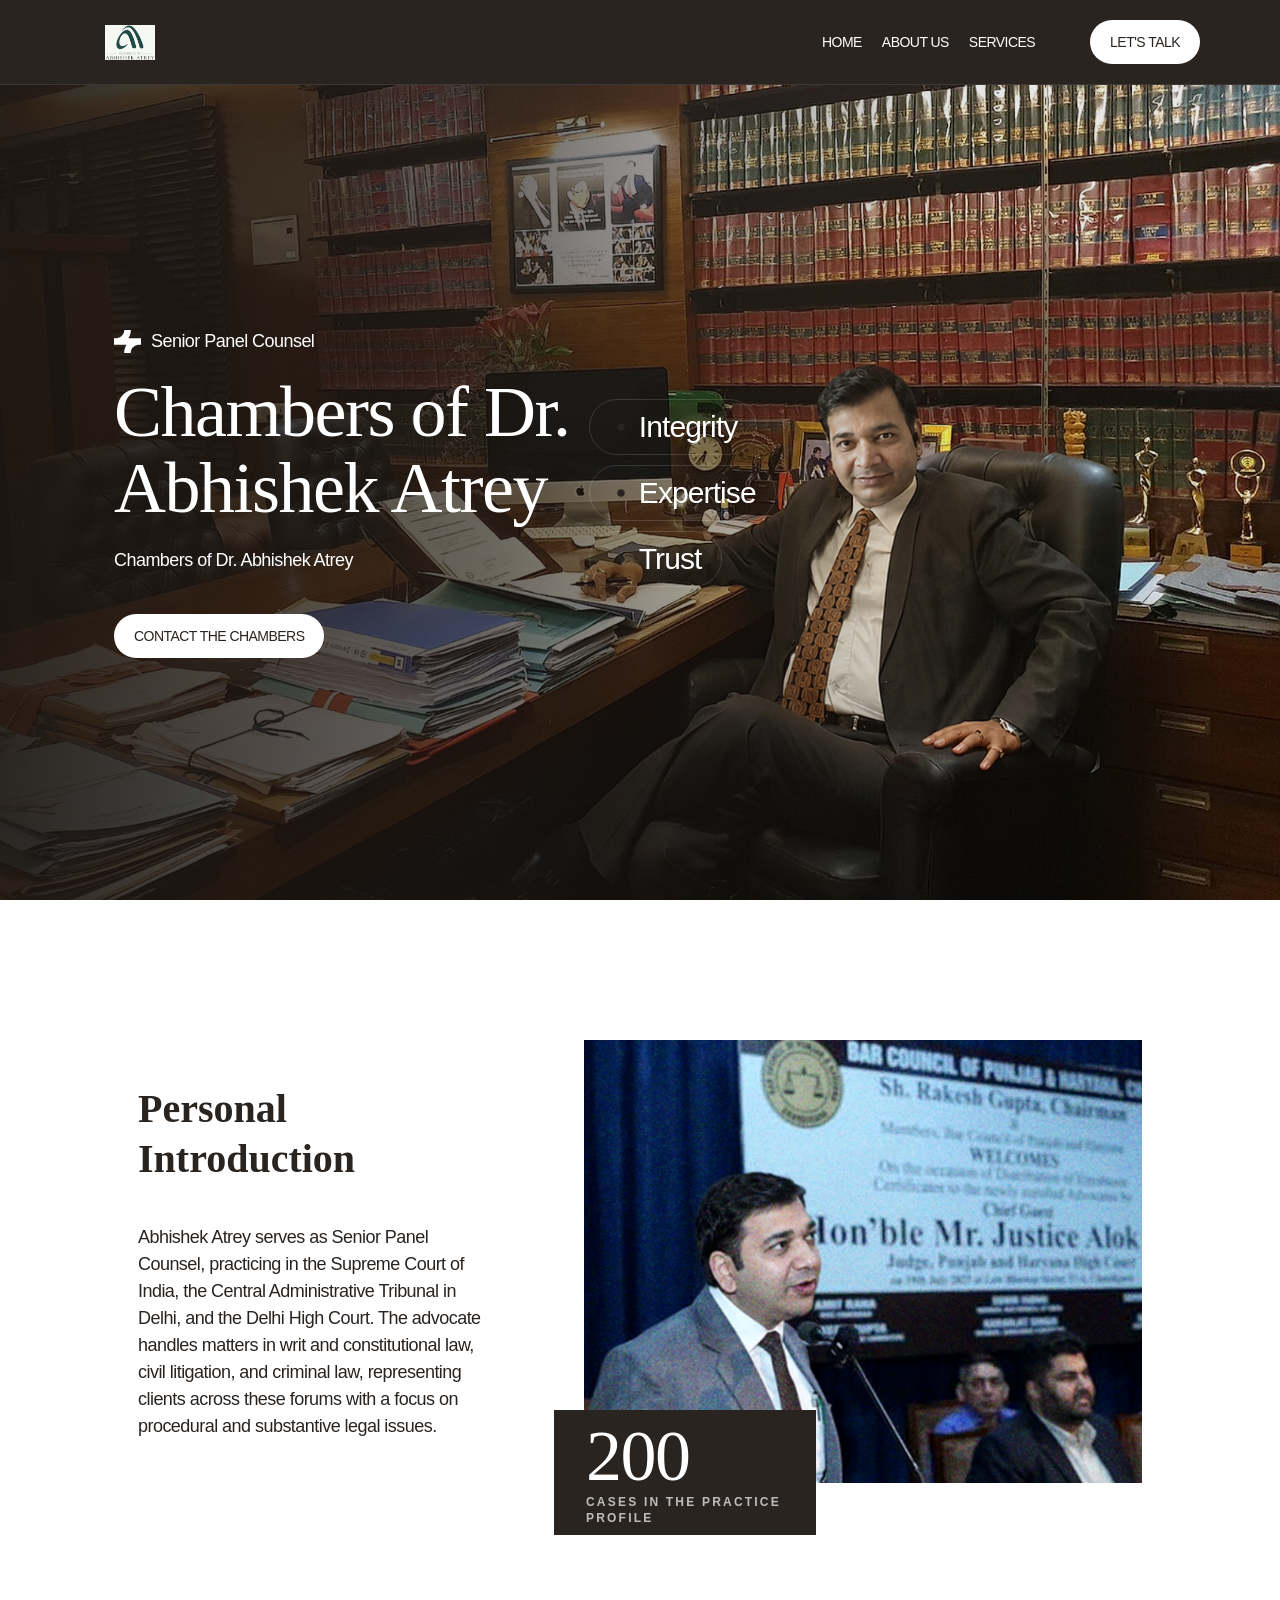
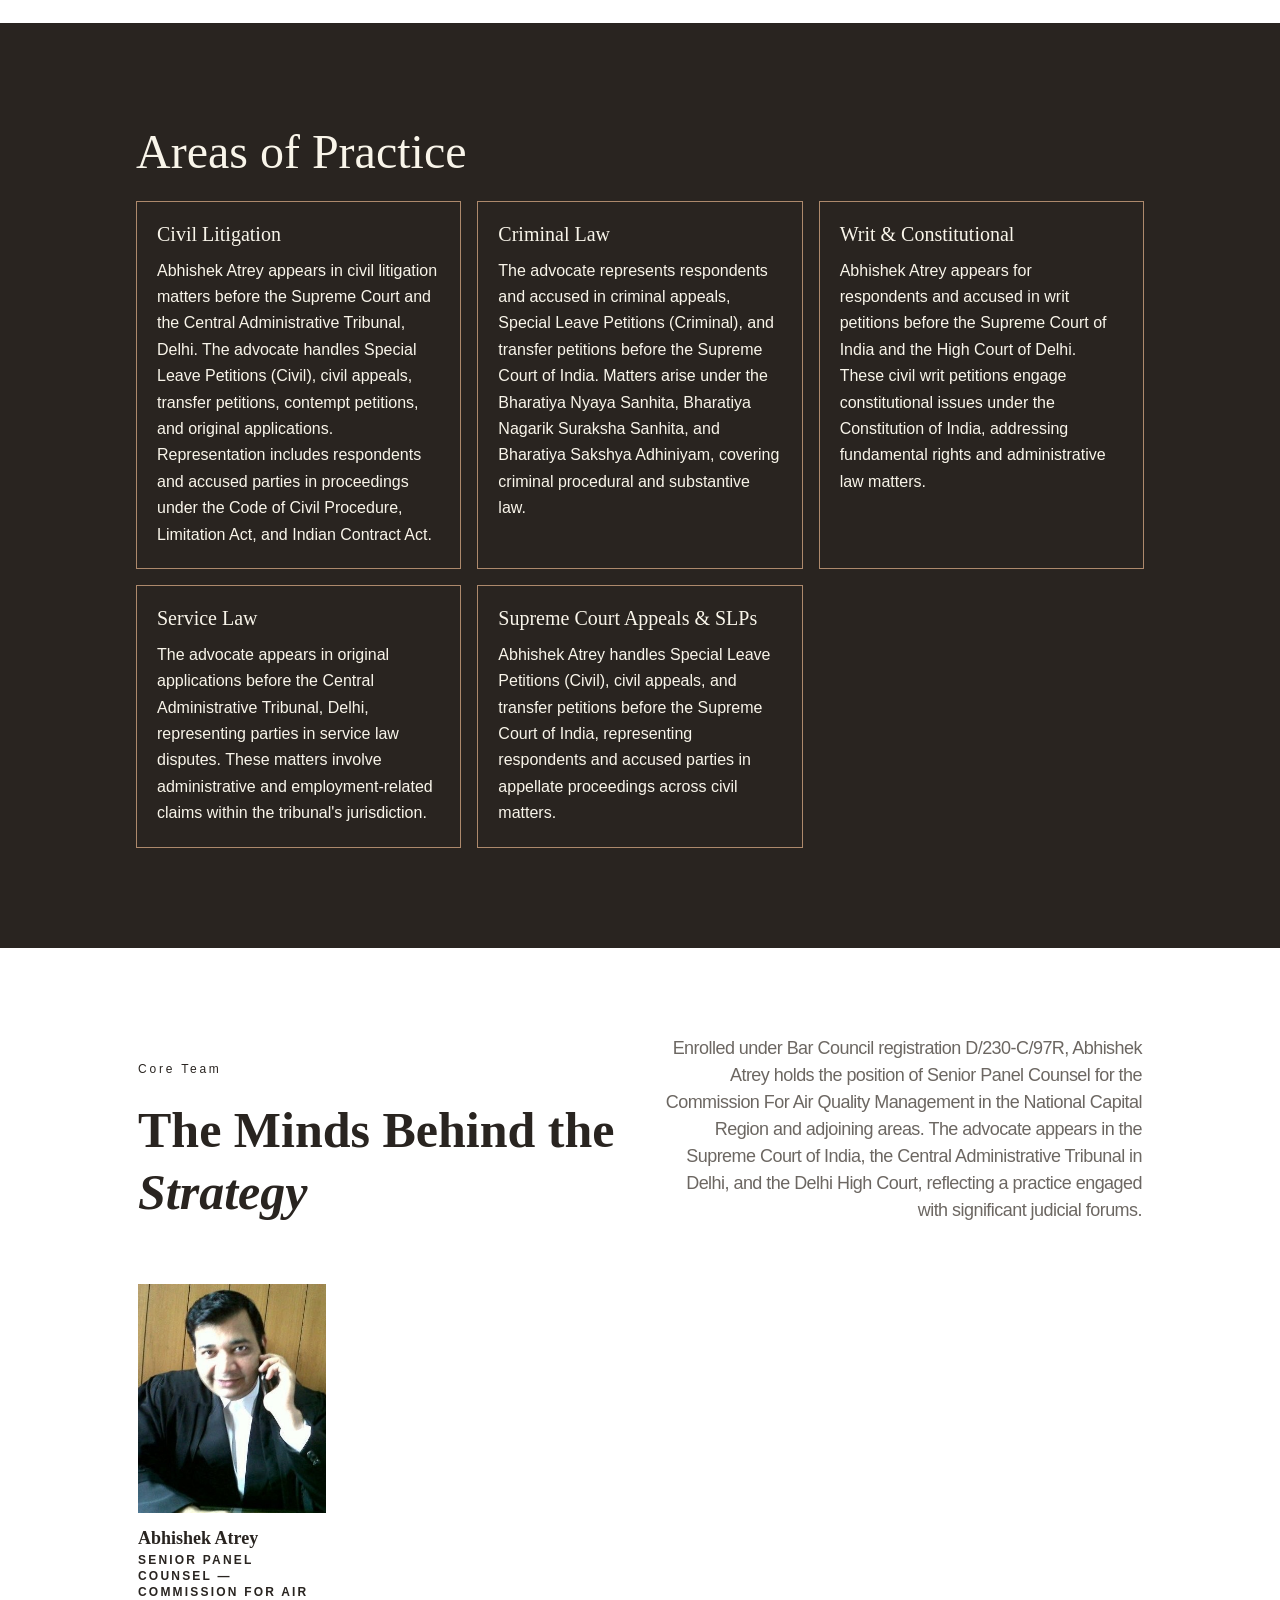
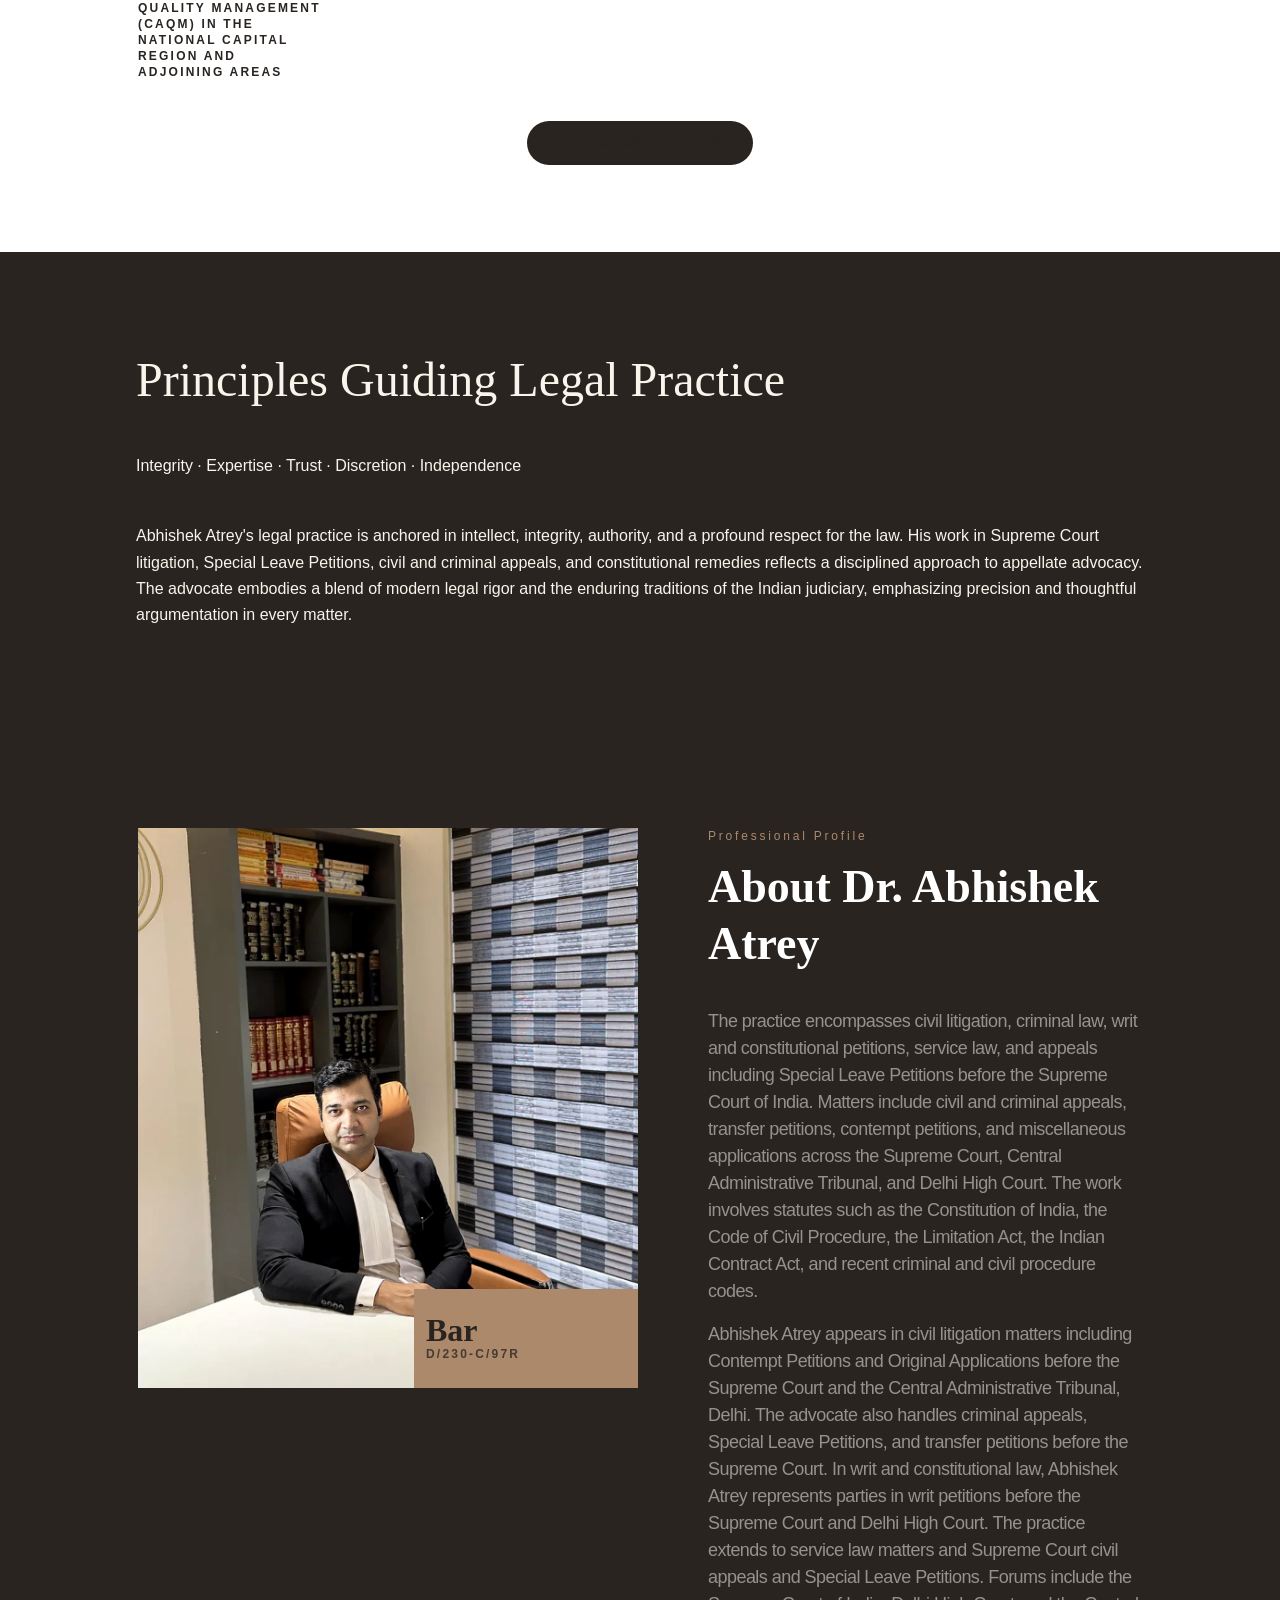
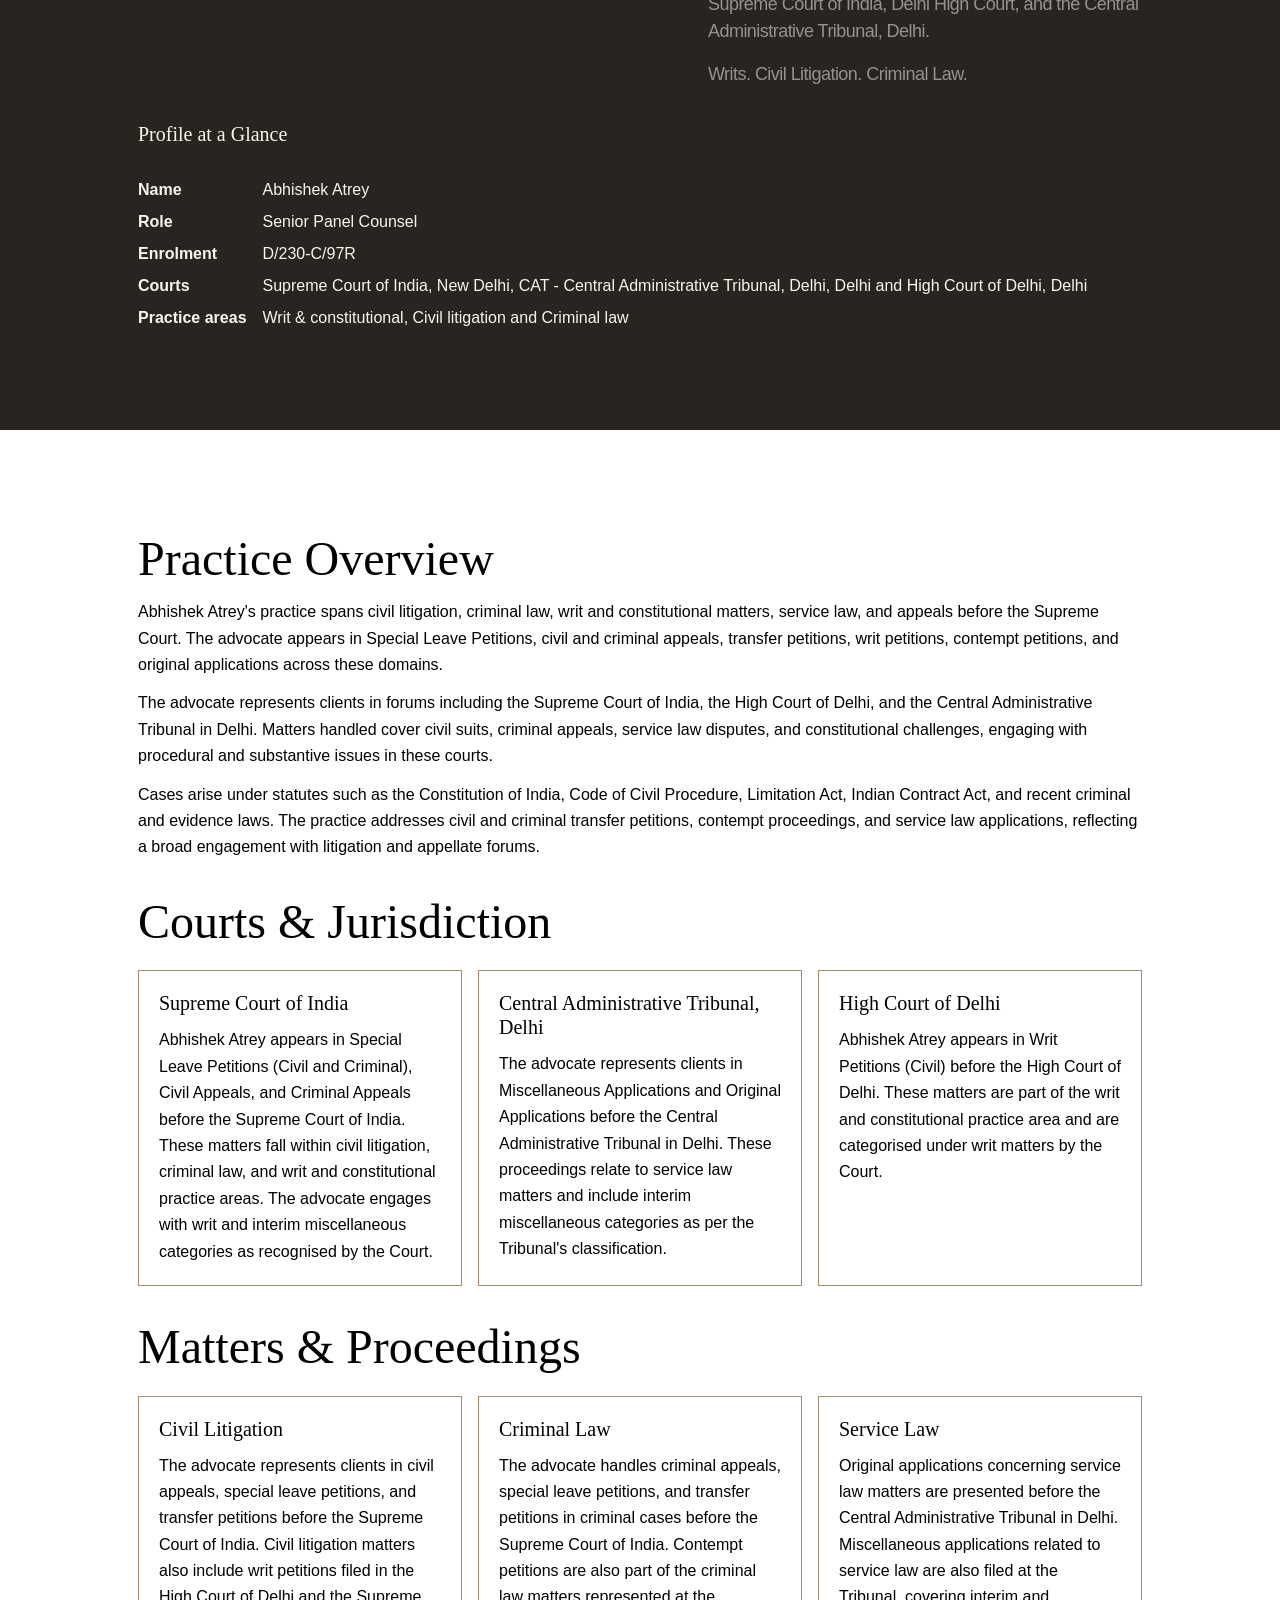
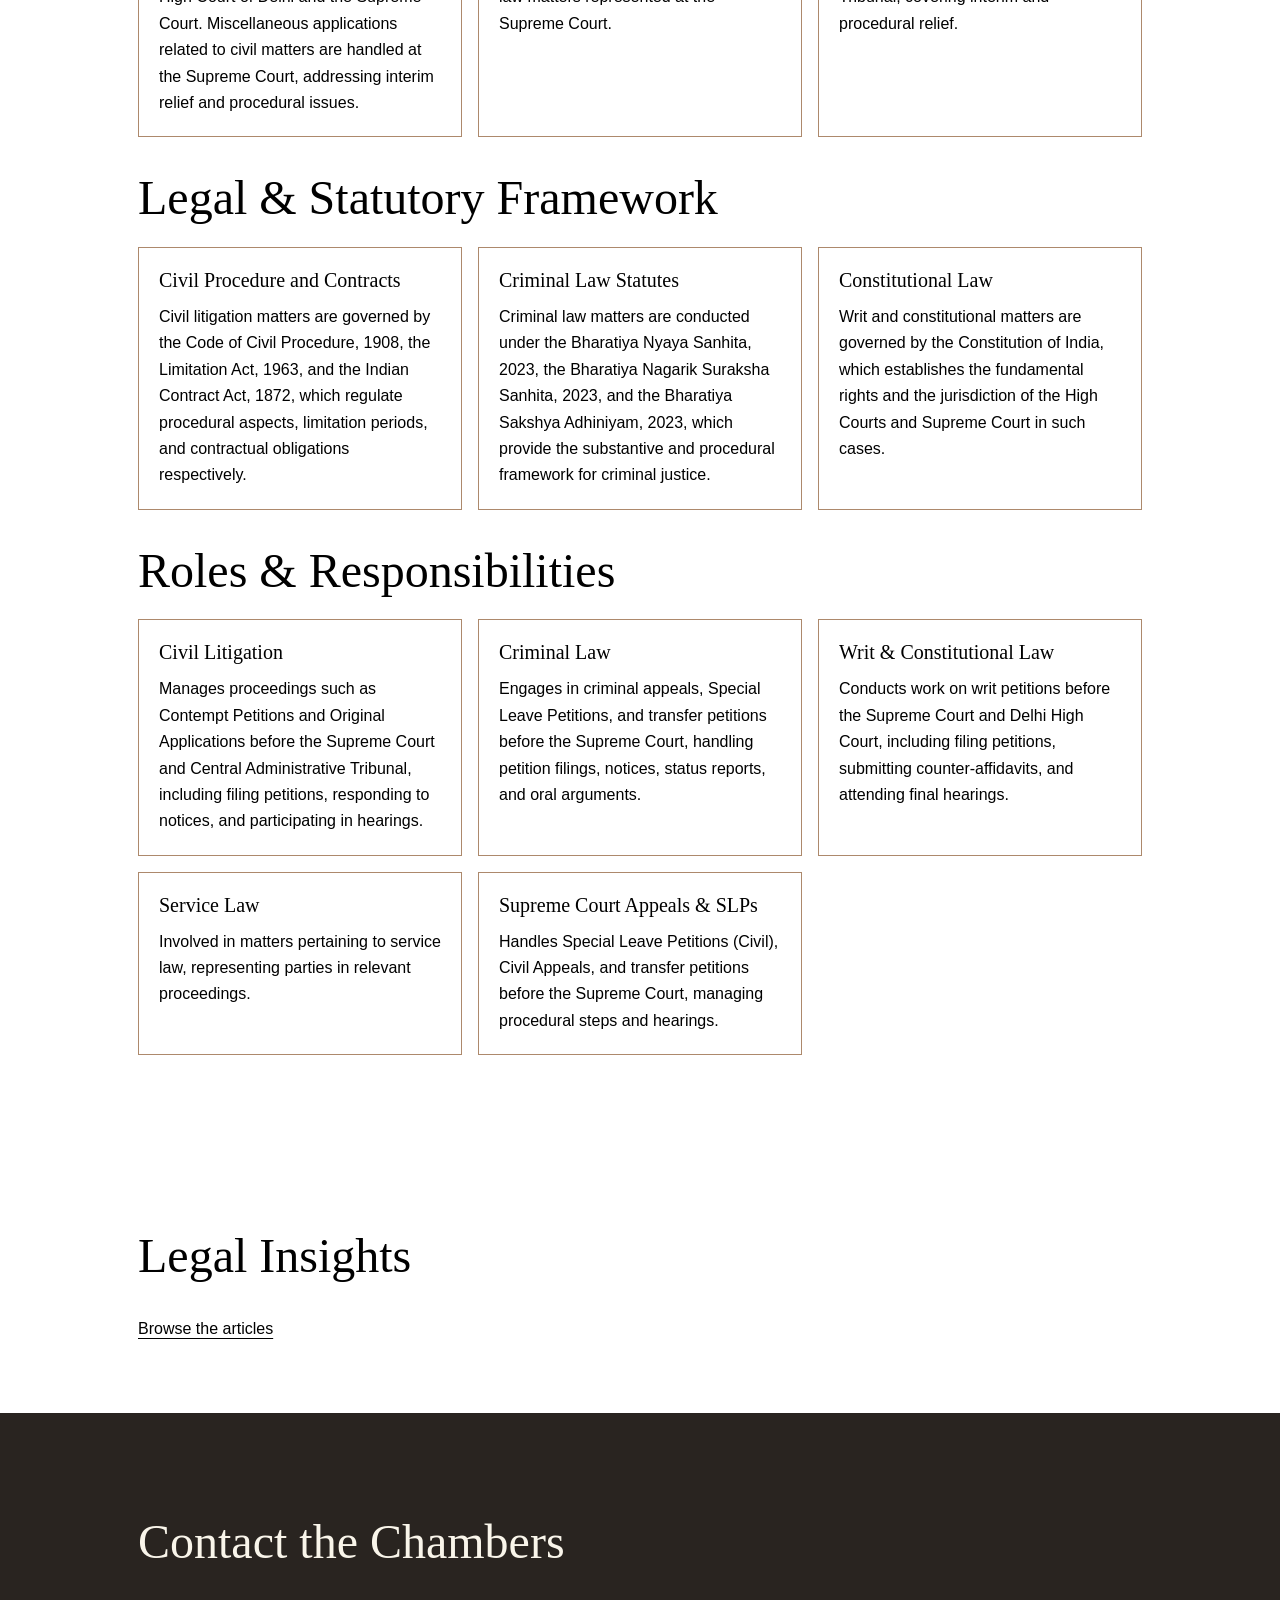
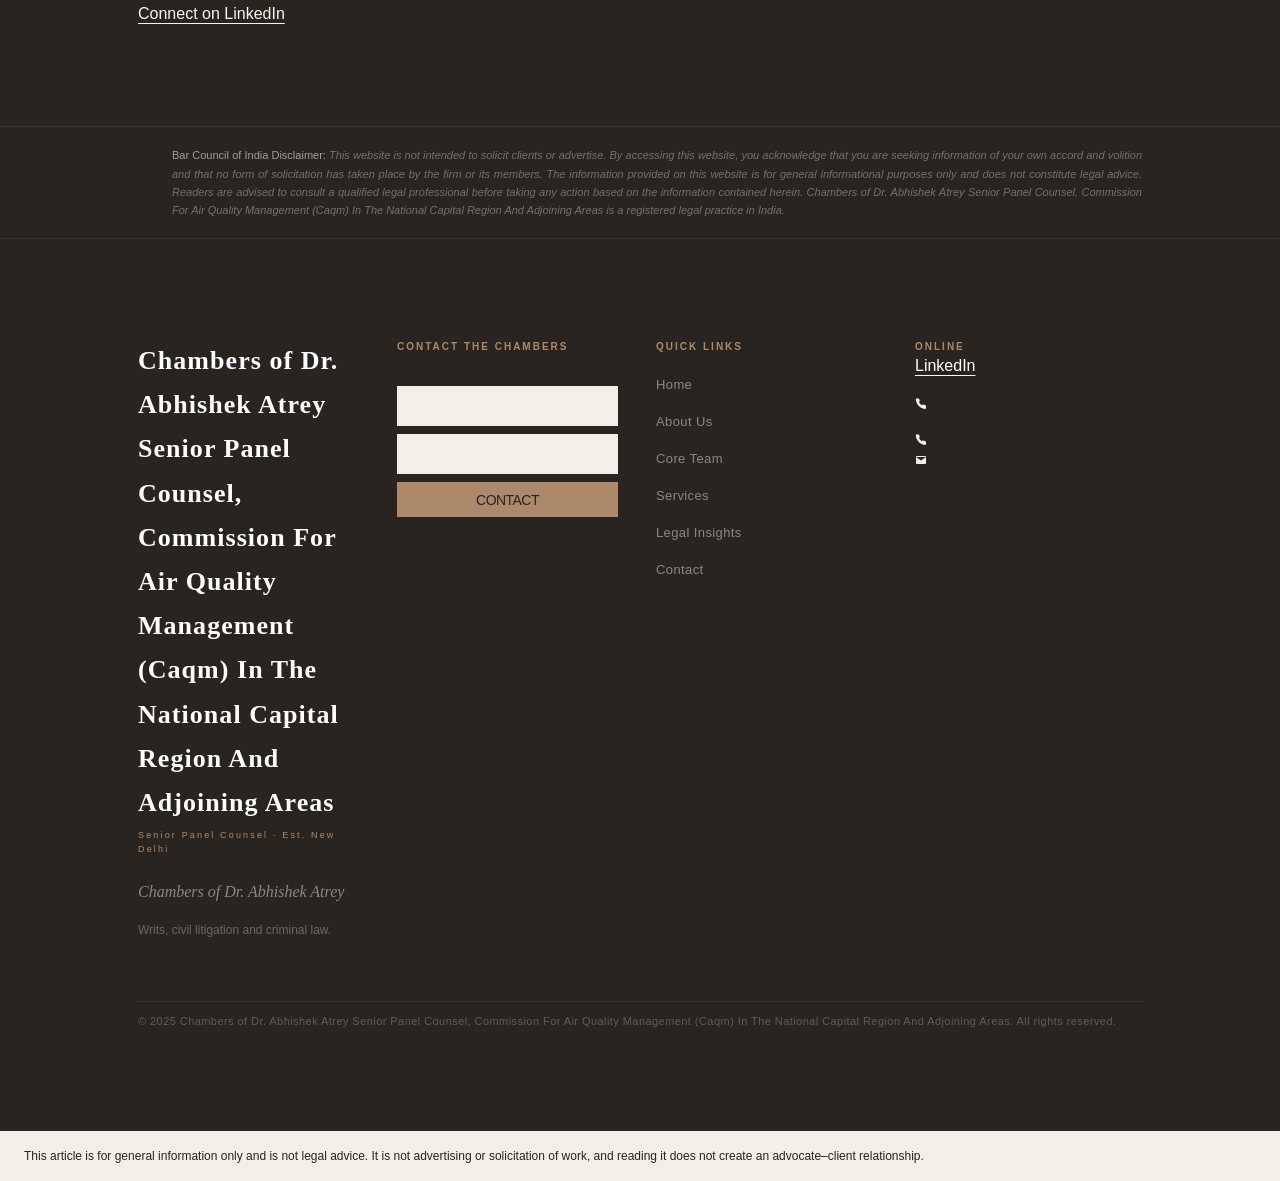
==== index.html @ b8414566 "Add Atrey chambers website" ====
<!DOCTYPE html><html lang="en" class="jost_3e36cb27-module__GOVEQa__variable cormorant_garamond_97c65d7c-module__KWVokq__variable h-full"><head><meta charset="utf-8">
<meta http-equiv="Content-Security-Policy" content="default-src &#39;self&#39; data: blob:; script-src &#39;self&#39; &#39;unsafe-inline&#39; &#39;unsafe-eval&#39;; style-src &#39;self&#39; &#39;unsafe-inline&#39;; img-src &#39;self&#39; data: blob:; font-src &#39;self&#39; data:; media-src &#39;self&#39; data: blob:; connect-src &#39;self&#39;; frame-src &#39;self&#39;; worker-src &#39;self&#39; blob:; form-action &#39;self&#39;">


<meta name="viewport" content="width=device-width, initial-scale=1"><link rel="stylesheet" href="./assets/site/_next/static/chunks/3c9st355b9h98.__q189041d8.css" data-precedence="next"><link rel="preload" as="script" fetchpriority="low" href="./assets/site/_next/static/chunks/0iq1i69206cyl.__q189041d8.js"><title>Chambers of Dr. Abhishek Atrey Senior Panel Counsel, Commission For Air Quality Management (Caqm) In The National Capital Region And Adjoining Areas</title><meta name="description" content="Rooted in Law, Refined Through Advocacy"><link rel="icon" href="./assets/atrey/chambers-icon.png"><link rel="preload" href="./assets/site/_next/static/chunks/33ex3e_4hazko.__q189041d8.css" as="style"><link rel="stylesheet" href="./brand/brand.css">
<style data-sclf-ua-colours>:where(button,input,select,textarea){color:var(--sar-color-auto-000000, #292420)}:where(input,select,textarea){background-color:var(--sar-color-auto-ffffff, #f3eee7)}</style><style data-sclf-logo-fit>img[data-sclf-logo]{object-fit:contain!important;max-height:100%!important}</style><link rel="stylesheet" href="./brand/profile.css">
</head><body class="min-h-full flex flex-col bg-white"><div hidden=""></div><main class="flex min-h-full flex-1 flex-col items-center overflow-x-hidden"><section id="hero" class="flex w-full flex-col items-center bg-[#6d2c34] h-[100vh] mx-auto" data-sar-section="home/s01-hero" data-sar-type="hero"><header class="flex w-full items-center justify-center bg-[#6d2c34] py-4 md:py-5 z-50 relative border-b border-gray-200/10"><div class="flex w-full max-w-[1570px] items-center justify-between px-5 sm:px-8 md:px-12 lg:px-20"><button type="button" class="inline-flex cursor-pointer items-center gap-2.5 transition-opacity duration-200 hover:opacity-80" aria-label="Go to home"><img alt="Chambers of Abhishek Atrey" width="100" height="35" decoding="async" data-nimg="1" class="h-[35px] w-[100px] object-contain transition-opacity duration-200 hover:opacity-80" style="color:transparent" src="./assets/atrey/chambers-logo.png" data-sclf-logo=""></button><div class="hidden md:flex flex-1 items-center justify-end gap-8 lg:gap-[55px]"><nav class="flex items-center gap-4 lg:gap-5"><a class="relative font-jost text-sm font-normal uppercase tracking-[-0.54px] text-[#f9f5ea] after:absolute after:bottom-0 after:left-0 after:h-[1px] after:w-full after:origin-left after:scale-x-0 after:bg-[#f9f5ea] after:transition-transform after:duration-300 hover:after:scale-x-100" href="#hero">Home</a><a class="relative font-jost text-sm font-normal uppercase tracking-[-0.54px] text-[#f9f5ea] after:absolute after:bottom-0 after:left-0 after:h-[1px] after:w-full after:origin-left after:scale-x-0 after:bg-[#f9f5ea] after:transition-transform after:duration-300 hover:after:scale-x-100" href="#about-us">About Us</a><a class="relative font-jost text-sm font-normal uppercase tracking-[-0.54px] text-[#f9f5ea] after:absolute after:bottom-0 after:left-0 after:h-[1px] after:w-full after:origin-left after:scale-x-0 after:bg-[#f9f5ea] after:transition-transform after:duration-300 hover:after:scale-x-100" href="#services">Services</a></nav><button type="button" style="width:fit-content" class="cursor-pointer rounded-full px-5 py-3 font-jost text-sm font-normal uppercase tracking-[-0.54px] transition-all duration-200 active:scale-[0.97] bg-[#f9f5ea] text-[#0b0b0b] shadow-[0px_1px_2px_0px_rgba(16,24,40,0.05)] hover:bg-white hover:shadow-md ">Let&#39;s talk</button></div><button type="button" class="md:hidden flex flex-col gap-1.5 p-2" aria-label="Toggle menu"><span class="block h-0.5 w-6 bg-[#f9f5ea] transition-transform duration-300 "></span><span class="block h-0.5 w-6 bg-[#f9f5ea] transition-opacity duration-300 "></span><span class="block h-0.5 w-6 bg-[#f9f5ea] transition-transform duration-300 "></span></button></div></header><div class="relative flex w-full justify-center overflow-hidden bg-[#6d2c34] h-[480px] sm:h-[560px] md:h-[640px] lg:h-[750px] xl:h-[904px]"><div class="atrey-hero-photo"><img src="./assets/atrey/chambers.png" alt="Dr. Abhishek Atrey in his chambers" fetchpriority="high" width="1920" height="1080"></div><div class="relative z-10 flex h-full w-full max-w-[1570px] justify-center md:justify-start items-center px-5 sm:px-8 md:px-12 lg:px-20"><div class="flex max-w-[490px] flex-col gap-6 md:gap-10 lg:pl-[34px]"><div class="flex flex-col gap-3 md:gap-5"><div style="opacity: 1; translate: none; rotate: none; scale: none; transform: translate(0px, 0px);" class="flex items-center gap-2.5"><img alt="" loading="lazy" width="27" height="23" decoding="async" data-nimg="1" class="shrink-0 w-5 h-4 md:w-[27px] md:h-[23px]" style="color:transparent" src="./assets/site/images/plus-icon.__q189041d8.svg"><p class="font-jost text-sm md:text-lg font-light tracking-[-0.54px] text-[#f9f5ea]">Senior Panel Counsel</p></div><h1 style="opacity: 1; translate: none; rotate: none; scale: none; transform: translate(0px, 0px);" class="font-cormorant text-[42px] sm:text-[56px] md:text-[64px] lg:text-[72px] font-light leading-[1.05] tracking-[-1.5px] text-[#f9f5ea]">Chambers of Dr. Abhishek Atrey</h1><p style="opacity: 1; translate: none; rotate: none; scale: none; transform: translate(0px, 0px);" class="max-w-[360px] font-jost text-sm md:text-lg font-light leading-[27px] tracking-[-0.54px] text-[#f9f5ea]">Chambers of Dr. Abhishek Atrey</p></div><div style="opacity: 1; translate: none; rotate: none; scale: none; transform: translate(0px, 0px);"><button type="button" style="width:fit-content" class="cursor-pointer rounded-full px-5 py-3 font-jost text-sm font-normal uppercase tracking-[-0.54px] transition-all duration-200 active:scale-[0.97] bg-[#f9f5ea] text-[#0b0b0b] shadow-[0px_1px_2px_0px_rgba(16,24,40,0.05)] hover:bg-white hover:shadow-md ">Contact the Chambers</button></div></div><div class="absolute left-[46%] top-1/2 hidden -translate-y-1/2 flex-col gap-2.5 lg:flex"><div class="value-pill relative flex w-fit items-center gap-1.5 rounded-[50px] px-5 py-2.5 overflow-visible" style="opacity: 1; translate: none; rotate: none; scale: none; transform: translate(0px, 0px);"><img alt="" loading="lazy" width="24" height="24" decoding="async" data-nimg="1" class="size-6 shrink-0 relative z-10" style="color:transparent" src="./assets/site/images/dot-icon.__q189041d8.svg"><span class="font-jost text-[30px] font-light leading-9 tracking-[-0.9px] text-[#f9f5ea] relative z-10">Integrity</span><div class="absolute inset-0 rounded-[50px] border border-[rgba(249,245,234,0.14)] z-0"></div></div><div class="value-pill relative flex w-fit items-center gap-1.5 rounded-[50px] px-5 py-2.5 overflow-visible" style="opacity: 1; translate: none; rotate: none; scale: none; transform: translate(0px, 0px);"><img alt="" loading="lazy" width="24" height="24" decoding="async" data-nimg="1" class="size-6 shrink-0 relative z-10" style="color:transparent" src="./assets/site/images/dot-icon.__q189041d8.svg"><span class="font-jost text-[30px] font-light leading-9 tracking-[-0.9px] text-[#f9f5ea] relative z-10">Expertise</span><div class="absolute inset-0 rounded-[50px] border border-[rgba(249,245,234,0.14)] z-0"></div></div><div class="value-pill relative flex w-fit items-center gap-1.5 rounded-[50px] px-5 py-2.5 overflow-visible" style="opacity: 1; translate: none; rotate: none; scale: none; transform: translate(0px, 0px);"><img alt="" loading="lazy" width="24" height="24" decoding="async" data-nimg="1" class="size-6 shrink-0 relative z-10" style="color:transparent" src="./assets/site/images/dot-icon.__q189041d8.svg"><span class="font-jost text-[30px] font-light leading-9 tracking-[-0.9px] text-[#f9f5ea] relative z-10">Trust</span><div class="absolute inset-0 rounded-[50px] border border-[rgba(249,245,234,0.14)] z-0"></div></div></div></div></div></section>
<section class="flex w-full flex-col items-center justify-center bg-[#f8f3eb] px-5 sm:px-8 md:px-16 lg:px-[138px] py-16 md:py-[140px] mx-auto overflow-hidden" data-sar-section="home/s02-content" data-sar-type="content"><div class="flex w-full flex-col md:flex-row items-center justify-center gap-10 md:gap-[97px]"><div class="flex flex-1 flex-col gap-8 md:gap-10"><h2 data-reveal="true" class="font-cormorant text-[32px] md:text-[40px] font-bold leading-tight text-[#b18d59]" style="translate: none; rotate: none; scale: none; transform: translate(0px, 0px); opacity: 1;">Personal Introduction</h2><p data-reveal="true" class="font-jost text-base md:text-lg font-light leading-[27px] tracking-[-0.54px] text-[#353a3c]" style="translate: none; rotate: none; scale: none; transform: translate(0px, 0px); opacity: 1;">Abhishek Atrey serves as Senior Panel Counsel, practicing in the Supreme Court of India, the Central Administrative Tribunal in Delhi, and the Delhi High Court. The advocate handles matters in writ and constitutional law, civil litigation, and criminal law, representing clients across these forums with a focus on procedural and substantive legal issues.</p></div><div class="relative flex w-full md:w-[558px] shrink-0 flex-col items-center md:items-end gap-3 md:gap-1.5 mt-8 md:mt-0"><div data-reveal="true" class="relative h-[280px] sm:h-[360px] md:h-[443px] w-[90%] sm:w-full overflow-hidden group cursor-default" style="translate: none; rotate: none; scale: none; transform: translate(0px, 0px); opacity: 1;"><img alt="Dr. Abhishek Atrey speaking at an event" loading="lazy" decoding="async" data-nimg="fill" class="object-cover transition-transform duration-700 group-hover:scale-105" style="position:absolute;height:100%;width:100%;left:0;top:0;right:0;bottom:0;color:transparent;object-position:35% center" src="./assets/atrey/event-speaking.png"></div><div class="float-badge absolute left-[5%] sm:-left-4 md:-left-[30px] top-[180px] sm:top-[260px] md:top-[370px] flex h-[90px] md:h-[125px] w-[180px] md:w-[262px] flex-col justify-center bg-[#6b1f2a] px-4 md:px-8 shadow-lg"><p class="font-cormorant text-[48px] md:text-[72px] font-light leading-[1.05] tracking-[-1.5px] text-white">200</p><p class="font-jost text-[9px] md:text-xs font-semibold uppercase tracking-[2px] sm:tracking-[2.2px] text-white/70">Cases in the practice profile</p></div></div></div></section>
<section id="services" class="flex w-full flex-col items-center justify-center bg-[#1a1a1a] px-5 sm:px-8 md:px-16 lg:px-[136px] py-16 md:py-[100px] mx-auto overflow-hidden" data-sar-section="home/s03-cards" data-sar-type="cards"><div class="profile-content"><div><h2>Areas of Practice</h2><div class="profile-cards"><article><h3>Civil Litigation</h3><p>Abhishek Atrey appears in civil litigation matters before the Supreme Court and the Central Administrative Tribunal, Delhi. The advocate handles Special Leave Petitions (Civil), civil appeals, transfer petitions, contempt petitions, and original applications. Representation includes respondents and accused parties in proceedings under the Code of Civil Procedure, Limitation Act, and Indian Contract Act.</p></article>
<article><h3>Criminal Law</h3><p>The advocate represents respondents and accused in criminal appeals, Special Leave Petitions (Criminal), and transfer petitions before the Supreme Court of India. Matters arise under the Bharatiya Nyaya Sanhita, Bharatiya Nagarik Suraksha Sanhita, and Bharatiya Sakshya Adhiniyam, covering criminal procedural and substantive law.</p></article>
<article><h3>Writ &amp; Constitutional</h3><p>Abhishek Atrey appears for respondents and accused in writ petitions before the Supreme Court of India and the High Court of Delhi. These civil writ petitions engage constitutional issues under the Constitution of India, addressing fundamental rights and administrative law matters.</p></article>
<article><h3>Service Law</h3><p>The advocate appears in original applications before the Central Administrative Tribunal, Delhi, representing parties in service law disputes. These matters involve administrative and employment-related claims within the tribunal&#x27;s jurisdiction.</p></article>
<article><h3>Supreme Court Appeals &amp; SLPs</h3><p>Abhishek Atrey handles Special Leave Petitions (Civil), civil appeals, and transfer petitions before the Supreme Court of India, representing respondents and accused parties in appellate proceedings across civil matters.</p></article></div></div></div></section>
<section id="team" class="flex w-full flex-col items-center justify-center bg-[#f8f3eb] px-5 sm:px-8 md:px-16 lg:px-[138px] py-14 md:py-[87px] mx-auto overflow-hidden" data-sar-section="home/s04-gallery" data-sar-type="gallery"><div class="flex w-full flex-col gap-10 md:gap-[60px]"><div class="flex flex-col md:flex-row items-start md:items-end justify-between gap-6"><div data-reveal="true" class="flex w-full md:w-[553px] flex-col gap-[22px]" style="translate: none; rotate: none; scale: none; transform: translate(0px, 0px); opacity: 1;"><p class="font-jost text-xs tracking-[2.8px] text-[#b8935a]">Core Team</p><h2 class="font-cormorant text-[36px] md:text-[50px] font-semibold leading-tight text-[#1a1a1a]">The Minds Behind the <span class="font-cormorant italic text-[#6b1f2a]">Strategy</span></h2></div><p data-reveal="true" class="w-full md:w-[544px] md:text-right font-jost text-base md:text-lg font-light leading-[27px] tracking-[-0.54px] text-[#666]" style="translate: none; rotate: none; scale: none; transform: translate(0px, 0px); opacity: 1;">Enrolled under Bar Council registration D/230-C/97R, Abhishek Atrey holds the position of Senior Panel Counsel for the Commission For Air Quality Management in the National Capital Region and adjoining areas. The advocate appears in the Supreme Court of India, the Central Administrative Tribunal in Delhi, and the Delhi High Court, reflecting a practice engaged with significant judicial forums.</p></div><div class="flex flex-col items-center gap-8 md:gap-[41px]"><div class="grid grid-cols-2 sm:grid-cols-3 lg:grid-cols-5 w-full gap-6 lg:gap-4"><div data-reveal="true" class="flex flex-col gap-4 group cursor-default" style="translate: none; rotate: none; scale: none; transform: translate(0px, 0px); opacity: 1;"><div class="relative flex h-[180px] sm:h-[200px] md:h-[229px] items-center justify-center bg-white transition-shadow duration-300 group-hover:shadow-lg"><img alt="Dr. Abhishek Atrey" loading="lazy" decoding="async" data-nimg="fill" class="object-cover" style="position:absolute;height:100%;width:100%;left:0;top:0;right:0;bottom:0;color:transparent" src="./assets/atrey/core-team.jpg"></div><div class="flex flex-col gap-1"><p class="font-cormorant text-base md:text-lg font-semibold leading-[19.55px] text-[#1a1a1a]">Abhishek Atrey</p><p class="font-jost text-[10px] md:text-xs font-semibold uppercase tracking-[2.2px] text-[#b8935a]">Senior Panel Counsel — Commission For Air Quality Management (Caqm) In The National Capital Region And Adjoining Areas</p></div></div></div><div><div data-reveal="true" style="translate: none; rotate: none; scale: none; transform: translate(0px, 0px); opacity: 1;"><button type="button" style="width:fit-content" class="cursor-pointer rounded-full px-5 py-3 font-jost text-sm font-normal uppercase tracking-[-0.54px] transition-all duration-200 active:scale-[0.97] bg-[#6b1f2a] text-white hover:bg-[#8a2535] hover:shadow-lg ">About Dr. Abhishek Atrey</button></div></div></div></div></section>
<section class="flex w-full flex-col items-center justify-center bg-[#6b1f2a] px-5 sm:px-8 md:px-16 lg:px-[136px] py-14 md:py-[99px] mx-auto overflow-hidden" data-sar-section="home/s05-content" data-sar-type="content"><div class="profile-content"><h2>Principles Guiding Legal Practice</h2><p>Integrity · Expertise · Trust · Discretion · Independence</p>
<p>Abhishek Atrey&#x27;s legal practice is anchored in intellect, integrity, authority, and a profound respect for the law. His work in Supreme Court litigation, Special Leave Petitions, civil and criminal appeals, and constitutional remedies reflects a disciplined approach to appellate advocacy. The advocate embodies a blend of modern legal rigor and the enduring traditions of the Indian judiciary, emphasizing precision and thoughtful argumentation in every matter.</p></div></section>
<section id="about-us" class="flex w-full flex-col items-center justify-center bg-[#1a1a1a] px-5 sm:px-8 md:px-16 lg:px-[138px] py-16 md:py-[100px] mx-auto overflow-hidden" data-sar-section="home/s06-content" data-sar-type="content"><div class="flex w-full flex-col gap-8 md:gap-[18px]"><div class="flex flex-col md:flex-row items-start gap-8 md:gap-[70px]"><div class="relative w-full md:w-auto md:shrink-0 flex justify-center md:block"><div data-reveal="true" class="relative h-[280px] sm:h-[380px] md:h-[560px] w-[90%] sm:w-full md:w-[500px] overflow-hidden group cursor-default" style="translate: none; rotate: none; scale: none; transform: translate(0px, 0px); opacity: 1;"><img alt="Dr. Abhishek Atrey seated in his office" loading="lazy" decoding="async" data-nimg="fill" class="object-cover transition-transform duration-700 group-hover:scale-105" style="position:absolute;height:100%;width:100%;left:0;top:0;right:0;bottom:0;color:transparent" src="./assets/atrey/office-portrait.png"></div><div class="absolute -bottom-4 md:bottom-0 right-[5%] sm:right-0 flex h-[80px] md:h-[99px] w-[160px] sm:w-[180px] md:w-[224px] flex-col justify-center bg-[#b8935a] px-3 py-4 md:py-5 transition-transform duration-300 hover:-translate-y-1"><p class="font-cormorant text-[22px] sm:text-[26px] md:text-[32px] font-semibold leading-8 text-[#1a1a1a]">Bar</p><p class="font-jost text-[9px] sm:text-[10px] md:text-xs font-semibold uppercase tracking-[2px] sm:tracking-[2.2px] text-[#1a1a1a]/70">D/230-C/97R</p></div></div><div class="flex flex-1 flex-col gap-6 md:gap-[30px] mt-6 md:mt-0"><div class="flex flex-col gap-6 md:gap-[35px]"><div data-reveal="true" class="flex flex-col gap-3.5" style="translate: none; rotate: none; scale: none; transform: translate(0px, 0px); opacity: 1;"><p class="font-jost text-xs tracking-[2.8px] text-[#b8935a]">Professional Profile</p><h2 class="font-cormorant text-[32px] md:text-[46px] font-semibold leading-tight text-white">About Dr. Abhishek Atrey</h2></div><div data-reveal="true" class="space-y-0 font-jost text-base md:text-lg font-light leading-[27px] tracking-[-0.54px] text-white/50" style="translate: none; rotate: none; scale: none; transform: translate(0px, 0px); opacity: 1;"><p>The practice encompasses civil litigation, criminal law, writ and constitutional petitions, service law, and appeals including Special Leave Petitions before the Supreme Court of India. Matters include civil and criminal appeals, transfer petitions, contempt petitions, and miscellaneous applications across the Supreme Court, Central Administrative Tribunal, and Delhi High Court. The work involves statutes such as the Constitution of India, the Code of Civil Procedure, the Limitation Act, the Indian Contract Act, and recent criminal and civil procedure codes.</p><p class="pt-4">Abhishek Atrey appears in civil litigation matters including Contempt Petitions and Original Applications before the Supreme Court and the Central Administrative Tribunal, Delhi. The advocate also handles criminal appeals, Special Leave Petitions, and transfer petitions before the Supreme Court. In writ and constitutional law, Abhishek Atrey represents parties in writ petitions before the Supreme Court and Delhi High Court. The practice extends to service law matters and Supreme Court civil appeals and Special Leave Petitions. Forums include the Supreme Court of India, Delhi High Court, and the Central Administrative Tribunal, Delhi.</p><p class="pt-4">Writs. Civil Litigation. Criminal Law.</p></div></div></div></div><div class="flex flex-col sm:flex-row gap-4 md:gap-2.5 mt-4"></div></div><div class="profile-content"><h3>Profile at a Glance</h3><dl class="profile-facts"><dt>Name</dt><dd>Abhishek Atrey</dd><dt>Role</dt><dd>Senior Panel Counsel</dd><dt>Enrolment</dt><dd>D/230-C/97R</dd><dt>Courts</dt><dd>Supreme Court of India, New Delhi, CAT - Central Administrative Tribunal, Delhi, Delhi and High Court of Delhi, Delhi</dd><dt>Practice areas</dt><dd>Writ &amp; constitutional, Civil litigation and Criminal law</dd></dl></div></section>
<section class="flex w-full items-center justify-center bg-[#f8f3eb] px-5 sm:px-8 md:px-16 lg:px-[138px] py-16 md:py-[100px] mx-auto overflow-hidden" data-sar-section="home/s07-content" data-sar-type="content"><div class="profile-content"><div><h2>Practice Overview</h2><p>Abhishek Atrey&#x27;s practice spans civil litigation, criminal law, writ and constitutional matters, service law, and appeals before the Supreme Court. The advocate appears in Special Leave Petitions, civil and criminal appeals, transfer petitions, writ petitions, contempt petitions, and original applications across these domains.</p>
<p>The advocate represents clients in forums including the Supreme Court of India, the High Court of Delhi, and the Central Administrative Tribunal in Delhi. Matters handled cover civil suits, criminal appeals, service law disputes, and constitutional challenges, engaging with procedural and substantive issues in these courts.</p>
<p>Cases arise under statutes such as the Constitution of India, Code of Civil Procedure, Limitation Act, Indian Contract Act, and recent criminal and evidence laws. The practice addresses civil and criminal transfer petitions, contempt proceedings, and service law applications, reflecting a broad engagement with litigation and appellate forums.</p></div><div><h2>Courts &amp; Jurisdiction</h2><div class="profile-cards"><article><h3>Supreme Court of India</h3><p>Abhishek Atrey appears in Special Leave Petitions (Civil and Criminal), Civil Appeals, and Criminal Appeals before the Supreme Court of India. These matters fall within civil litigation, criminal law, and writ and constitutional practice areas. The advocate engages with writ and interim miscellaneous categories as recognised by the Court.</p></article>
<article><h3>Central Administrative Tribunal, Delhi</h3><p>The advocate represents clients in Miscellaneous Applications and Original Applications before the Central Administrative Tribunal in Delhi. These proceedings relate to service law matters and include interim miscellaneous categories as per the Tribunal&#x27;s classification.</p></article>
<article><h3>High Court of Delhi</h3><p>Abhishek Atrey appears in Writ Petitions (Civil) before the High Court of Delhi. These matters are part of the writ and constitutional practice area and are categorised under writ matters by the Court.</p></article></div></div><div><h2>Matters &amp; Proceedings</h2><div class="profile-cards"><article><h3>Civil Litigation</h3><p>The advocate represents clients in civil appeals, special leave petitions, and transfer petitions before the Supreme Court of India. Civil litigation matters also include writ petitions filed in the High Court of Delhi and the Supreme Court. Miscellaneous applications related to civil matters are handled at the Supreme Court, addressing interim relief and procedural issues.</p></article>
<article><h3>Criminal Law</h3><p>The advocate handles criminal appeals, special leave petitions, and transfer petitions in criminal cases before the Supreme Court of India. Contempt petitions are also part of the criminal law matters represented at the Supreme Court.</p></article>
<article><h3>Service Law</h3><p>Original applications concerning service law matters are presented before the Central Administrative Tribunal in Delhi. Miscellaneous applications related to service law are also filed at the Tribunal, covering interim and procedural relief.</p></article></div></div><div><h2>Legal &amp; Statutory Framework</h2><div class="profile-cards"><article><h3>Civil Procedure and Contracts</h3><p>Civil litigation matters are governed by the Code of Civil Procedure, 1908, the Limitation Act, 1963, and the Indian Contract Act, 1872, which regulate procedural aspects, limitation periods, and contractual obligations respectively.</p></article>
<article><h3>Criminal Law Statutes</h3><p>Criminal law matters are conducted under the Bharatiya Nyaya Sanhita, 2023, the Bharatiya Nagarik Suraksha Sanhita, 2023, and the Bharatiya Sakshya Adhiniyam, 2023, which provide the substantive and procedural framework for criminal justice.</p></article>
<article><h3>Constitutional Law</h3><p>Writ and constitutional matters are governed by the Constitution of India, which establishes the fundamental rights and the jurisdiction of the High Courts and Supreme Court in such cases.</p></article></div></div><div><h2>Roles &amp; Responsibilities</h2><div class="profile-cards"><article><h3>Civil Litigation</h3><p>Manages proceedings such as Contempt Petitions and Original Applications before the Supreme Court and Central Administrative Tribunal, including filing petitions, responding to notices, and participating in hearings.</p></article>
<article><h3>Criminal Law</h3><p>Engages in criminal appeals, Special Leave Petitions, and transfer petitions before the Supreme Court, handling petition filings, notices, status reports, and oral arguments.</p></article>
<article><h3>Writ &amp; Constitutional Law</h3><p>Conducts work on writ petitions before the Supreme Court and Delhi High Court, including filing petitions, submitting counter-affidavits, and attending final hearings.</p></article>
<article><h3>Service Law</h3><p>Involved in matters pertaining to service law, representing parties in relevant proceedings.</p></article>
<article><h3>Supreme Court Appeals &amp; SLPs</h3><p>Handles Special Leave Petitions (Civil), Civil Appeals, and transfer petitions before the Supreme Court, managing procedural steps and hearings.</p></article></div></div></div></section>
<section id="blogs" class="flex w-full flex-col bg-[#f8f3eb] px-5 sm:px-8 md:px-16 lg:px-[138px] py-14 md:py-[72px] mx-auto overflow-hidden" data-sar-section="home/s08-cards" data-sar-type="cards"><div class="profile-content"><h2>Legal Insights</h2><a class="profile-link" href="./blog/index.html">Browse the articles</a></div></section>
<section id="contact" class="flex w-full bg-[#1a1a1a] px-5 sm:px-8 md:px-16 lg:px-[138px] py-16 md:py-[100px] mx-auto overflow-hidden" data-sar-section="home/s09-form" data-sar-type="form"><div class="profile-content"><h2>Contact the Chambers</h2><a class="profile-link" href="https://www.linkedin.com/in/dr-abhishek-atreey-2aa2a078">Connect on LinkedIn</a></div></section>

<section class="flex w-full flex-col items-center justify-center border-t border-[rgba(184,147,90,0.15)] bg-[#111] px-5 sm:px-8 md:px-16 lg:px-[138px] py-[19px] mx-auto" data-sar-section="home/s11-content" data-sar-type="content"><div class="flex w-full items-start gap-3 md:gap-4"><img alt="" loading="lazy" width="18" height="18" decoding="async" data-nimg="1" class="mt-0.5 shrink-0" style="color:transparent" src="./assets/site/images/disclaimer-icon.__q189041d8.svg"><p class="text-justify font-jost text-[11px] leading-[18.15px]"><span class="font-medium text-white/55">Bar Council of India Disclaimer:</span><span class="font-light italic text-white/35"> This website is not intended to solicit clients or advertise. By accessing this website, you acknowledge that you are seeking information of your own accord and volition and that no form of solicitation has taken place by the firm or its members. The information provided on this website is for general informational purposes only and does not constitute legal advice. Readers are advised to consult a qualified legal professional before taking any action based on the information contained herein. Chambers of Dr. Abhishek Atrey Senior Panel Counsel, Commission For Air Quality Management (Caqm) In The National Capital Region And Adjoining Areas is a registered legal practice in India.</span></p></div></section>
<footer class="relative flex w-full flex-col border-t border-white/[0.06] bg-[#111] px-5 sm:px-8 md:px-16 lg:px-[138px] py-14 md:py-[100px] mx-auto overflow-hidden" data-sar-section="home/s12-footer" data-sar-type="footer"><div class="flex w-full flex-col gap-10 md:gap-[61px]"><div class="grid grid-cols-1 sm:grid-cols-2 lg:grid-cols-4 gap-10 md:gap-8"><div data-reveal="true" class="sm:col-span-2 lg:col-span-1 max-w-[318px]" style="translate: none; rotate: none; scale: none; transform: translate(0px, 0px); opacity: 1;"><p class="font-cormorant text-[22px] md:text-[26px] font-semibold leading-[44.2px] tracking-[1.04px] text-white">Chambers of Dr. Abhishek Atrey Senior Panel Counsel, Commission For Air Quality Management (Caqm) In The National Capital Region And Adjoining Areas</p><p class="mt-1 font-jost text-[9px] tracking-[2.16px] text-[#b8935a]">Senior Panel Counsel · Est. New Delhi</p><p class="mt-6 font-cormorant text-base italic leading-6 text-white/45">Chambers of Dr. Abhishek Atrey</p><p class="mt-4 font-jost text-xs font-light leading-[20.4px] text-white/30">Writs, civil litigation and criminal law.</p></div><div data-reveal="true" class="w-full lg:w-[221px]" style="translate: none; rotate: none; scale: none; transform: translate(0px, 0px); opacity: 1;"><p class="font-jost text-[10px] font-semibold uppercase tracking-[2px] text-[#b8935a]">Contact the Chambers</p><input type="text" placeholder="Your Name" class="input-gold mt-6 md:mt-8 block h-10 w-full border border-white/10 bg-white/[0.05] px-3.5 font-jost text-xs text-white placeholder:text-white/25"><input type="tel" placeholder="Mobile Number" class="input-gold mt-2 block h-10 w-full border border-white/10 bg-white/[0.05] px-3.5 font-jost text-xs text-white placeholder:text-white/25"><button type="button" class="cursor-pointer mt-2 h-[35px] w-full bg-[#b8935a] font-jost text-sm uppercase tracking-[-0.54px] text-[#1a1a1a] transition-all duration-200 hover:bg-[#c9a46b] hover:shadow-md active:scale-[0.98]">Contact</button></div><div data-reveal="true" style="translate: none; rotate: none; scale: none; transform: translate(0px, 0px); opacity: 1;"><p class="font-jost text-[10px] font-semibold uppercase tracking-[2px] text-[#b8935a]">Quick Links</p><ul class="mt-5 space-y-[15px] font-jost text-[13px] font-light leading-[22.1px] tracking-[0.39px] text-white/45"><li><a class="transition-colors duration-200 hover:text-white/70" href="#">Home</a></li><li><a class="transition-colors duration-200 hover:text-white/70" href="#about-us">About Us</a></li><li><a class="transition-colors duration-200 hover:text-white/70" href="#team">Core Team</a></li><li><a class="transition-colors duration-200 hover:text-white/70" href="#services">Services</a></li><li><a class="transition-colors duration-200 hover:text-white/70" href="#blogs">Legal Insights</a></li><li><a class="transition-colors duration-200 hover:text-white/70" href="#contact">Contact</a></li></ul></div><div data-reveal="true" style="translate: none; rotate: none; scale: none; transform: translate(0px, 0px); opacity: 1;"><p class="font-jost text-[10px] font-semibold uppercase tracking-[2px] text-[#b8935a]">Online</p><a class="profile-link text-white" href="https://www.linkedin.com/in/dr-abhishek-atreey-2aa2a078">LinkedIn</a><div class="mt-5 space-y-6"><div><p class="font-jost text-[11px] tracking-[1.1px] text-white/55"></p><p class="font-jost text-xs font-light leading-[20.4px] text-white/40"></p><div class="mt-2 flex items-center gap-2"><img alt="" loading="lazy" width="12" height="12" decoding="async" data-nimg="1" style="color:transparent" src="./assets/site/images/footer-phone.__q189041d8.svg"></div></div><div><p class="font-jost text-[11px] tracking-[1.1px] text-white/55"></p><p class="font-jost text-xs font-light leading-[20.4px] text-white/40"></p><div class="mt-2 flex items-center gap-2"><img alt="" loading="lazy" width="12" height="12" decoding="async" data-nimg="1" style="color:transparent" src="./assets/site/images/footer-phone.__q189041d8.svg"></div><div class="mt-2 flex items-center gap-2"><img alt="" loading="lazy" width="12" height="12" decoding="async" data-nimg="1" style="color:transparent" src="./assets/site/images/footer-email.__q189041d8.svg"></div></div></div></div></div><div data-reveal="true" class="border-t border-white/[0.07] pt-2.5" style="translate: none; rotate: none; scale: none; transform: translate(0px, 0px); opacity: 1;"><div class="flex flex-col sm:flex-row items-start sm:items-center justify-between gap-2 font-jost text-[11px] font-light leading-[18.7px]"><p class="tracking-[0.44px] text-white/25">© 2025 Chambers of Dr. Abhishek Atrey Senior Panel Counsel, Commission For Air Quality Management (Caqm) In The National Capital Region And Adjoining Areas. All rights reserved.</p><p class="text-white/20"></p></div></div></div></footer>
</main><next-route-announcer style="position: absolute;"></next-route-announcer><aside data-sclf-disclaimer style="padding:16px 24px;font-size:12px;line-height:1.5;color:var(--sar-color-auto-000000, #292420);background-color:var(--sar-color-auto-ffffff, #f3eee7)">This article is for general information only and is not legal advice. It is not advertising or solicitation of work, and reading it does not create an advocate–client relationship.</aside></body></html>
---- assets/site/_next/static/chunks/3c9st355b9h98.__q189041d8.css ----
.jost_3e36cb27-module__GOVEQa__className{font-family:var(--sar-font-font-1);font-style:normal}.jost_3e36cb27-module__GOVEQa__variable{--font-jost:var(--sar-font-body, sans-serif)}.cormorant_garamond_97c65d7c-module__KWVokq__className{font-family:var(--sar-font-font-2)}.cormorant_garamond_97c65d7c-module__KWVokq__variable{--font-cormorant:var(--sar-font-heading, serif)}
@layer properties{@supports (((-webkit-hyphens:none)) and (not (margin-trim:inline))) or ((-moz-orient:inline) and (not (color:rgb(from red r g b)))){*,:before,:after,::backdrop{--tw-translate-x:0;--tw-translate-y:0;--tw-translate-z:0;--tw-space-y-reverse:0;--tw-border-style:solid;--tw-leading:initial;--tw-font-weight:initial;--tw-tracking:initial;--tw-shadow:0 0 color-mix(in srgb, var(--sar-color-auto-000000, #292420) 0%, transparent);--tw-shadow-color:initial;--tw-shadow-alpha:100%;--tw-inset-shadow:0 0 color-mix(in srgb, var(--sar-color-auto-000000, #292420) 0%, transparent);--tw-inset-shadow-color:initial;--tw-inset-shadow-alpha:100%;--tw-ring-color:initial;--tw-ring-shadow:0 0 color-mix(in srgb, var(--sar-color-auto-000000, #292420) 0%, transparent);--tw-inset-ring-color:initial;--tw-inset-ring-shadow:0 0 color-mix(in srgb, var(--sar-color-auto-000000, #292420) 0%, transparent);--tw-ring-inset:initial;--tw-ring-offset-width:0px;--tw-ring-offset-color:var(--sar-color-background, #f3eee7);--tw-ring-offset-shadow:0 0 color-mix(in srgb, var(--sar-color-auto-000000, #292420) 0%, transparent);--tw-backdrop-blur:initial;--tw-backdrop-brightness:initial;--tw-backdrop-contrast:initial;--tw-backdrop-grayscale:initial;--tw-backdrop-hue-rotate:initial;--tw-backdrop-invert:initial;--tw-backdrop-opacity:initial;--tw-backdrop-saturate:initial;--tw-backdrop-sepia:initial;--tw-duration:initial;--tw-scale-x:1;--tw-scale-y:1;--tw-scale-z:1;--tw-content:""}}}@layer theme{:root,:host{--font-sans:ui-sans-serif, system-ui, sans-serif, "Apple Color Emoji", "Segoe UI Emoji", "Segoe UI Symbol", "Noto Color Emoji";--font-mono:var(--sar-font-body, sans-serif);--color-red-400:var(--sar-color-auto-ff6568, #ad896c);--color-gray-200:var(--sar-color-auto-e5e7eb, #ffffff);--color-black:var(--sar-color-auto-000000, #292420);--color-white:var(--sar-color-background, #f3eee7);--spacing:.25rem;--text-xs:.75rem;--text-xs--line-height:calc(1 / .75);--text-sm:.875rem;--text-sm--line-height:calc(1.25 / .875);--text-base:1rem;--text-base--line-height:calc(1.5 / 1);--text-lg:1.125rem;--text-lg--line-height:calc(1.75 / 1.125);--text-xl:1.25rem;--text-xl--line-height:calc(1.75 / 1.25);--text-2xl:1.5rem;--text-2xl--line-height:calc(2 / 1.5);--font-weight-light:300;--font-weight-normal:400;--font-weight-medium:500;--font-weight-semibold:600;--font-weight-bold:700;--leading-tight:1.25;--leading-relaxed:1.625;--radius-2xl:1rem;--blur-sm:8px;--default-transition-duration:.15s;--default-transition-timing-function:cubic-bezier(.4, 0, .2, 1);--default-font-family:var(--sar-font-body, sans-serif);--default-mono-font-family:var(--sar-font-body, sans-serif);--font-jost:var(--sar-font-body, sans-serif);--font-cormorant:var(--sar-font-heading, serif)}@supports (color:lab(0% 0 0)){:root,:host{--color-red-400:lab(63.7053% 60.745 31.3109);--color-gray-200:lab(91.6229% -.159115 -2.26791)}}}@layer base{*,:after,:before,::backdrop{box-sizing:border-box;border:0 solid;margin:0;padding:0}::file-selector-button{box-sizing:border-box;border:0 solid;margin:0;padding:0}html,:host{-webkit-text-size-adjust:100%;tab-size:4;line-height:1.5;font-family:var(--default-font-family,ui-sans-serif, system-ui, sans-serif, "Apple Color Emoji", "Segoe UI Emoji", "Segoe UI Symbol", "Noto Color Emoji");font-feature-settings:var(--default-font-feature-settings,normal);font-variation-settings:var(--default-font-variation-settings,normal);-webkit-tap-highlight-color:transparent}hr{height:0;color:inherit;border-top-width:1px}abbr:where([title]){-webkit-text-decoration:underline dotted;text-decoration:underline dotted}h1,h2,h3,h4,h5,h6{font-size:inherit;font-weight:inherit}a{color:inherit;-webkit-text-decoration:inherit;-webkit-text-decoration:inherit;-webkit-text-decoration:inherit;-webkit-text-decoration:inherit;text-decoration:inherit}b,strong{font-weight:bolder}code,kbd,samp,pre{font-family:var(--sar-font-font-4);font-feature-settings:var(--default-mono-font-feature-settings,normal);font-variation-settings:var(--default-mono-font-variation-settings,normal);font-size:1em}small{font-size:80%}sub,sup{vertical-align:baseline;font-size:75%;line-height:0;position:relative}sub{bottom:-.25em}sup{top:-.5em}table{text-indent:0;border-color:inherit;border-collapse:collapse}:-moz-focusring{outline:auto}progress{vertical-align:baseline}summary{display:list-item}ol,ul,menu{list-style:none}img,svg,video,canvas,audio,iframe,embed,object{vertical-align:middle;display:block}img,video{max-width:100%;height:auto}button,input,select,optgroup,textarea{font:inherit;font-feature-settings:inherit;font-variation-settings:inherit;letter-spacing:inherit;color:inherit;opacity:1;background-color:var(--sar-color-color-7);border-radius:0}::file-selector-button{font:inherit;font-feature-settings:inherit;font-variation-settings:inherit;letter-spacing:inherit;color:inherit;opacity:1;background-color:var(--sar-color-color-7);border-radius:0}:where(select:is([multiple],[size])) optgroup{font-weight:bolder}:where(select:is([multiple],[size])) optgroup option{padding-inline-start:20px}::file-selector-button{margin-inline-end:4px}::placeholder{opacity:1}@supports (not ((-webkit-appearance:-apple-pay-button))) or (contain-intrinsic-size:1px){::placeholder{color:currentColor}@supports (color:color-mix(in lab, red, red)){::placeholder{color:color-mix(in oklab, currentcolor 50%, transparent)}}}textarea{resize:vertical}::-webkit-search-decoration{-webkit-appearance:none}::-webkit-date-and-time-value{min-height:1lh;text-align:inherit}::-webkit-datetime-edit{display:inline-flex}::-webkit-datetime-edit-fields-wrapper{padding:0}::-webkit-datetime-edit{padding-block:0}::-webkit-datetime-edit-year-field{padding-block:0}::-webkit-datetime-edit-month-field{padding-block:0}::-webkit-datetime-edit-day-field{padding-block:0}::-webkit-datetime-edit-hour-field{padding-block:0}::-webkit-datetime-edit-minute-field{padding-block:0}::-webkit-datetime-edit-second-field{padding-block:0}::-webkit-datetime-edit-millisecond-field{padding-block:0}::-webkit-datetime-edit-meridiem-field{padding-block:0}::-webkit-calendar-picker-indicator{line-height:1}:-moz-ui-invalid{box-shadow:none}button,input:where([type=button],[type=reset],[type=submit]){appearance:button}::file-selector-button{appearance:button}::-webkit-inner-spin-button{height:auto}::-webkit-outer-spin-button{height:auto}[hidden]:where(:not([hidden=until-found])){display:none!important}}@layer components;@layer utilities{.pointer-events-auto{pointer-events:auto}.pointer-events-none{pointer-events:none}.visible{visibility:visible}.absolute{position:absolute}.fixed{position:fixed}.relative{position:relative}.sticky{position:sticky}.inset-0{inset:0}.inset-x-0{inset-inline:0}.top-0{top:0}.top-1\/2{top:50%}.top-6{top:calc(var(--spacing) * 6)}.top-\[13px\]{top:13px}.top-\[180px\]{top:180px}.top-full{top:100%}.right-0{right:0}.right-6{right:calc(var(--spacing) * 6)}.right-\[5\%\]{right:5%}.-bottom-4{bottom:calc(var(--spacing) * -4)}.-bottom-\[2\%\]{bottom:-2%}.bottom-4{bottom:calc(var(--spacing) * 4)}.left-0{left:0}.left-1\/2{left:50%}.left-4{left:calc(var(--spacing) * 4)}.left-\[5\%\]{left:5%}.left-\[13px\]{left:13px}.left-\[46\%\]{left:46%}.z-0{z-index:0}.z-10{z-index:10}.z-50{z-index:50}.z-\[100\]{z-index:100}.z-\[101\]{z-index:101}.mx-7{margin-inline:calc(var(--spacing) * 7)}.mx-auto{margin-inline:auto}.mt-0\.5{margin-top:calc(var(--spacing) * .5)}.mt-1{margin-top:var(--spacing)}.mt-2{margin-top:calc(var(--spacing) * 2)}.mt-3{margin-top:calc(var(--spacing) * 3)}.mt-4{margin-top:calc(var(--spacing) * 4)}.mt-5{margin-top:calc(var(--spacing) * 5)}.mt-6{margin-top:calc(var(--spacing) * 6)}.mt-8{margin-top:calc(var(--spacing) * 8)}.mt-10{margin-top:calc(var(--spacing) * 10)}.mt-12{margin-top:calc(var(--spacing) * 12)}.mb-2{margin-bottom:calc(var(--spacing) * 2)}.mb-2\.5{margin-bottom:calc(var(--spacing) * 2.5)}.mb-3{margin-bottom:calc(var(--spacing) * 3)}.mb-4{margin-bottom:calc(var(--spacing) * 4)}.mb-16{margin-bottom:calc(var(--spacing) * 16)}.ml-4{margin-left:calc(var(--spacing) * 4)}.block{display:block}.contents{display:contents}.flex{display:flex}.grid{display:grid}.hidden{display:none}.inline-block{display:inline-block}.inline-flex{display:inline-flex}.table{display:table}.aspect-\[805\/764\]{aspect-ratio:805/764}.size-6{width:calc(var(--spacing) * 6);height:calc(var(--spacing) * 6)}.size-7{width:calc(var(--spacing) * 7);height:calc(var(--spacing) * 7)}.size-\[52px\]{width:52px;height:52px}.h-0\.5{height:calc(var(--spacing) * .5)}.h-4{height:calc(var(--spacing) * 4)}.h-9{height:calc(var(--spacing) * 9)}.h-10{height:calc(var(--spacing) * 10)}.h-12{height:calc(var(--spacing) * 12)}.h-16{height:calc(var(--spacing) * 16)}.h-\[35px\]{height:35px}.h-\[49px\]{height:49px}.h-\[80px\]{height:80px}.h-\[90px\]{height:90px}.h-\[100px\]{height:100px}.h-\[100vh\]{height:100vh}.h-\[104\%\]{height:104%}.h-\[180px\]{height:180px}.h-\[210px\]{height:210px}.h-\[280px\]{height:280px}.h-\[360px\]{height:360px}.h-\[480px\]{height:480px}.h-full{height:100%}.max-h-\[90vh\]{max-height:90vh}.min-h-full{min-height:100%}.min-h-screen{min-height:100vh}.w-5{width:calc(var(--spacing) * 5)}.w-6{width:calc(var(--spacing) * 6)}.w-9{width:calc(var(--spacing) * 9)}.w-10{width:calc(var(--spacing) * 10)}.w-16{width:calc(var(--spacing) * 16)}.w-\[3px\]{width:3px}.w-\[62\%\]{width:62%}.w-\[64\%\]{width:64%}.w-\[80px\]{width:80px}.w-\[90\%\]{width:90%}.w-\[90px\]{width:90px}.w-\[100px\]{width:100px}.w-\[160px\]{width:160px}.w-\[180px\]{width:180px}.w-fit{width:fit-content}.w-full{width:100%}.max-w-\[318px\]{max-width:318px}.max-w-\[360px\]{max-width:360px}.max-w-\[460px\]{max-width:460px}.max-w-\[490px\]{max-width:490px}.max-w-\[520px\]{max-width:520px}.max-w-\[528px\]{max-width:528px}.max-w-\[540px\]{max-width:540px}.max-w-\[568px\]{max-width:568px}.max-w-\[620px\]{max-width:620px}.max-w-\[640px\]{max-width:640px}.max-w-\[680px\]{max-width:680px}.max-w-\[720px\]{max-width:720px}.max-w-\[760px\]{max-width:760px}.max-w-\[820px\]{max-width:820px}.max-w-\[860px\]{max-width:860px}.max-w-\[1200px\]{max-width:1200px}.max-w-\[1240px\]{max-width:1240px}.max-w-\[1280px\]{max-width:1280px}.max-w-\[1570px\]{max-width:1570px}.max-w-full{max-width:100%}.min-w-0{min-width:0}.flex-1{flex:1}.shrink-0{flex-shrink:0}.-translate-x-1\/2{--tw-translate-x:calc(calc(1 / 2 * 100%) * -1);translate:var(--tw-translate-x) var(--tw-translate-y)}.-translate-y-1\/2{--tw-translate-y:calc(calc(1 / 2 * 100%) * -1);translate:var(--tw-translate-x) var(--tw-translate-y)}.-translate-y-2{--tw-translate-y:calc(var(--spacing) * -2);translate:var(--tw-translate-x) var(--tw-translate-y)}.translate-y-2{--tw-translate-y:calc(var(--spacing) * 2);translate:var(--tw-translate-x) var(--tw-translate-y)}.-rotate-45{rotate:-45deg}.rotate-45{rotate:45deg}.cursor-default{cursor:default}.cursor-pointer{cursor:pointer}.resize{resize:both}.resize-none{resize:none}.grid-cols-1{grid-template-columns:repeat(1,minmax(0,1fr))}.grid-cols-2{grid-template-columns:repeat(2,minmax(0,1fr))}.flex-col{flex-direction:column}.flex-wrap{flex-wrap:wrap}.items-center{align-items:center}.items-start{align-items:flex-start}.items-stretch{align-items:stretch}.justify-between{justify-content:space-between}.justify-center{justify-content:center}.justify-end{justify-content:flex-end}.gap-0\.5{gap:calc(var(--spacing) * .5)}.gap-1{gap:var(--spacing)}.gap-1\.5{gap:calc(var(--spacing) * 1.5)}.gap-2{gap:calc(var(--spacing) * 2)}.gap-2\.5{gap:calc(var(--spacing) * 2.5)}.gap-3{gap:calc(var(--spacing) * 3)}.gap-3\.5{gap:calc(var(--spacing) * 3.5)}.gap-4{gap:calc(var(--spacing) * 4)}.gap-5{gap:calc(var(--spacing) * 5)}.gap-6{gap:calc(var(--spacing) * 6)}.gap-7{gap:calc(var(--spacing) * 7)}.gap-8{gap:calc(var(--spacing) * 8)}.gap-10{gap:calc(var(--spacing) * 10)}.gap-12{gap:calc(var(--spacing) * 12)}.gap-14{gap:calc(var(--spacing) * 14)}.gap-16{gap:calc(var(--spacing) * 16)}.gap-\[3px\]{gap:3px}.gap-\[15px\]{gap:15px}.gap-\[17px\]{gap:17px}.gap-\[22px\]{gap:22px}:where(.space-y-0>:not(:last-child)){--tw-space-y-reverse:0;margin-block:0}:where(.space-y-6>:not(:last-child)){--tw-space-y-reverse:0;margin-block-start:calc(calc(var(--spacing) * 6) * var(--tw-space-y-reverse));margin-block-end:calc(calc(var(--spacing) * 6) * calc(1 - var(--tw-space-y-reverse)))}:where(.space-y-\[15px\]>:not(:last-child)){--tw-space-y-reverse:0;margin-block-start:calc(15px * var(--tw-space-y-reverse));margin-block-end:calc(15px * calc(1 - var(--tw-space-y-reverse)))}.gap-x-8{column-gap:calc(var(--spacing) * 8)}.gap-y-2{row-gap:calc(var(--spacing) * 2)}.overflow-hidden{overflow:hidden}.overflow-visible{overflow:visible}.overflow-x-hidden{overflow-x:hidden}.overflow-y-auto{overflow-y:auto}.rounded-2xl{border-radius:var(--radius-2xl)}.rounded-\[28px\]{border-radius:28px}.rounded-\[30px\]{border-radius:30px}.rounded-\[50px\]{border-radius:50px}.rounded-full{border-radius:3.40282e38px}.border{border-style:var(--tw-border-style);border-width:1px}.border-t{border-top-style:var(--tw-border-style);border-top-width:1px}.border-b{border-bottom-style:var(--tw-border-style);border-bottom-width:1px}.border-l{border-left-style:var(--tw-border-style);border-left-width:1px}.border-\[\#1a1a1a\]\/15{border-color:color-mix(in srgb, var(--sar-color-auto-1a1a1a, #292420) 14.902%, transparent);border-color:lab(9.26318% 0 0/.15)}.border-\[\#b8935a\]\/40{border-color:color-mix(in srgb, var(--sar-color-auto-b8935a, #ad896c) 40%, transparent);border-color:lab(63.5087% 9.13805 35.5334/.4)}.border-\[\#d8c6a4\]{border-color:var(--sar-color-auto-d8c6a4, #f3eee7)}.border-\[rgba\(184\,147\,90\,0\.5\)\]{border-color:color-mix(in srgb, var(--sar-color-auto-b8935a, #ad896c) 50.1961%, transparent)}.border-\[rgba\(184\,147\,90\,0\.15\)\]{border-color:color-mix(in srgb, var(--sar-color-auto-b8935a, #ad896c) 14.902%, transparent)}.border-\[rgba\(184\,147\,90\,0\.25\)\]{border-color:var(--sar-color-color-8)}.border-\[rgba\(249\,245\,234\,0\.14\)\]{border-color:color-mix(in srgb, var(--sar-color-auto-f9f5ea, #ffffff) 14.1176%, transparent)}.border-black\/\[0\.04\]{border-color:color-mix(in srgb, var(--sar-color-auto-000000, #292420) 3.9216%, transparent)}@supports (color:color-mix(in lab, red, red)){.border-black\/\[0\.04\]{border-color:color-mix(in oklab, var(--color-black) 4%, transparent)}}.border-black\/\[0\.05\]{border-color:color-mix(in srgb, var(--sar-color-auto-000000, #292420) 5.098%, transparent)}@supports (color:color-mix(in lab, red, red)){.border-black\/\[0\.05\]{border-color:color-mix(in oklab, var(--color-black) 5%, transparent)}}.border-black\/\[0\.06\]{border-color:color-mix(in srgb, var(--sar-color-auto-000000, #292420) 5.8824%, transparent)}@supports (color:color-mix(in lab, red, red)){.border-black\/\[0\.06\]{border-color:color-mix(in oklab, var(--color-black) 6%, transparent)}}.border-black\/\[0\.07\]{border-color:color-mix(in srgb, var(--sar-color-auto-000000, #292420) 7.0588%, transparent)}@supports (color:color-mix(in lab, red, red)){.border-black\/\[0\.07\]{border-color:color-mix(in oklab, var(--color-black) 7.0%, transparent)}}.border-black\/\[0\.08\]{border-color:var(--sar-color-color-5)}@supports (color:color-mix(in lab, red, red)){.border-black\/\[0\.08\]{border-color:color-mix(in oklab, var(--color-black) 8%, transparent)}}.border-black\/\[0\.09\]{border-color:color-mix(in srgb, var(--sar-color-auto-000000, #292420) 9.0196%, transparent)}@supports (color:color-mix(in lab, red, red)){.border-black\/\[0\.09\]{border-color:color-mix(in oklab, var(--color-black) 9%, transparent)}}.border-black\/\[0\.12\]{border-color:color-mix(in srgb, var(--sar-color-auto-000000, #292420) 12.1569%, transparent)}@supports (color:color-mix(in lab, red, red)){.border-black\/\[0\.12\]{border-color:color-mix(in oklab, var(--color-black) 12%, transparent)}}.border-gray-200\/10{border-color:color-mix(in srgb, var(--sar-color-auto-e5e7eb, #ffffff) 10.1961%, transparent)}@supports (color:color-mix(in lab, red, red)){.border-gray-200\/10{border-color:color-mix(in oklab, var(--color-gray-200) 10%, transparent)}}.border-white\/10{border-color:var(--sar-color-color-1)}@supports (color:color-mix(in lab, red, red)){.border-white\/10{border-color:color-mix(in oklab, var(--color-white) 10%, transparent)}}.border-white\/20{border-color:var(--sar-color-color-9)}@supports (color:color-mix(in lab, red, red)){.border-white\/20{border-color:color-mix(in oklab, var(--color-white) 20%, transparent)}}.border-white\/\[0\.1\]{border-color:var(--sar-color-color-1)}@supports (color:color-mix(in lab, red, red)){.border-white\/\[0\.1\]{border-color:color-mix(in oklab, var(--color-white) 10%, transparent)}}.border-white\/\[0\.06\]{border-color:var(--sar-color-color-2)}@supports (color:color-mix(in lab, red, red)){.border-white\/\[0\.06\]{border-color:color-mix(in oklab, var(--color-white) 6%, transparent)}}.border-white\/\[0\.07\]{border-color:var(--sar-color-color-10)}@supports (color:color-mix(in lab, red, red)){.border-white\/\[0\.07\]{border-color:color-mix(in oklab, var(--color-white) 7.0%, transparent)}}.border-white\/\[0\.08\]{border-color:color-mix(in srgb, var(--sar-color-background, #f3eee7) 7.8431%, transparent)}@supports (color:color-mix(in lab, red, red)){.border-white\/\[0\.08\]{border-color:color-mix(in oklab, var(--color-white) 8%, transparent)}}.bg-\[\#1a1a1a\]{background-color:var(--sar-color-text);--sclf-fg-auto-0b0b0b:#ad896c;--sclf-fg-text:#ad896c;--sclf-fg-auto-1a1a1a:#ad896c;--sclf-fg-auto-4d4d4d:#ad896c;--sclf-fg-accent:#ad896c;--sclf-fg-auto-353a3c:#ad896c;--sclf-fg-auto-444444:#ad896c;--sclf-fg-auto-555555:#ad896c;--sclf-fg-auto-666666:#ad896c;--sclf-fg-auto-777777:#ad896c;--sclf-fg-auto-aaaaaa:#ad896c;--sclf-fg-auto-b18d59:#ad896c;--sclf-fg-primary:#ad896c;--sclf-fg-background:#ffffff;--sclf-fg-auto-6b1f2a:#ad896c;--sclf-fg-auto-b8935a:#ad896c;--sclf-fg-auto-333333:#ad896c;--sclf-fg-auto-c9a46b:#ad896c;--sclf-on:#ad896c}.bg-\[\#2c1a1d\]{background-color:var(--sar-color-auto-2c1a1d, #292420);--sclf-fg-auto-0b0b0b:#ad896c;--sclf-fg-text:#ad896c;--sclf-fg-auto-1a1a1a:#ad896c;--sclf-fg-auto-4d4d4d:#ad896c;--sclf-fg-accent:#ad896c;--sclf-fg-auto-353a3c:#ad896c;--sclf-fg-auto-444444:#ad896c;--sclf-fg-auto-555555:#ad896c;--sclf-fg-auto-666666:#ad896c;--sclf-fg-auto-777777:#ad896c;--sclf-fg-auto-aaaaaa:#ad896c;--sclf-fg-auto-b18d59:#ad896c;--sclf-fg-primary:#ad896c;--sclf-fg-background:#ffffff;--sclf-fg-auto-6b1f2a:#ad896c;--sclf-fg-auto-b8935a:#ad896c;--sclf-fg-auto-333333:#ad896c;--sclf-fg-auto-c9a46b:#ad896c;--sclf-on:#ad896c}.bg-\[\#6b1f2a\]{background-color:var(--sar-color-accent);--sclf-fg-auto-0b0b0b:#ad896c;--sclf-fg-text:#ad896c;--sclf-fg-auto-1a1a1a:#ad896c;--sclf-fg-auto-4d4d4d:#ad896c;--sclf-fg-accent:#ad896c;--sclf-fg-auto-353a3c:#ad896c;--sclf-fg-auto-444444:#ad896c;--sclf-fg-auto-555555:#ad896c;--sclf-fg-auto-666666:#ad896c;--sclf-fg-auto-777777:#ad896c;--sclf-fg-auto-aaaaaa:#ad896c;--sclf-fg-auto-b18d59:#ad896c;--sclf-fg-primary:#ad896c;--sclf-fg-background:#ffffff;--sclf-fg-auto-6b1f2a:#ad896c;--sclf-fg-auto-b8935a:#ad896c;--sclf-fg-auto-333333:#ad896c;--sclf-fg-auto-c9a46b:#ad896c;--sclf-on:#ad896c}.bg-\[\#6d2c34\]{background-color:var(--sar-color-auto-6d2c34, #292420);--sclf-fg-auto-0b0b0b:#ad896c;--sclf-fg-text:#ad896c;--sclf-fg-auto-1a1a1a:#ad896c;--sclf-fg-auto-4d4d4d:#ad896c;--sclf-fg-accent:#ad896c;--sclf-fg-auto-353a3c:#ad896c;--sclf-fg-auto-444444:#ad896c;--sclf-fg-auto-555555:#ad896c;--sclf-fg-auto-666666:#ad896c;--sclf-fg-auto-777777:#ad896c;--sclf-fg-auto-aaaaaa:#ad896c;--sclf-fg-auto-b18d59:#ad896c;--sclf-fg-primary:#ad896c;--sclf-fg-background:#ffffff;--sclf-fg-auto-6b1f2a:#ad896c;--sclf-fg-auto-b8935a:#ad896c;--sclf-fg-auto-333333:#ad896c;--sclf-fg-auto-c9a46b:#ad896c;--sclf-on:#ad896c}.bg-\[\#111\]{background-color:var(--sar-color-color-6);--sclf-fg-auto-0b0b0b:#ad896c;--sclf-fg-text:#ad896c;--sclf-fg-auto-1a1a1a:#ad896c;--sclf-fg-auto-4d4d4d:#ad896c;--sclf-fg-accent:#ad896c;--sclf-fg-auto-353a3c:#ad896c;--sclf-fg-auto-444444:#ad896c;--sclf-fg-auto-555555:#ad896c;--sclf-fg-auto-666666:#ad896c;--sclf-fg-auto-777777:#ad896c;--sclf-fg-auto-aaaaaa:#ad896c;--sclf-fg-auto-b18d59:#ad896c;--sclf-fg-primary:#ad896c;--sclf-fg-background:#ffffff;--sclf-fg-auto-6b1f2a:#ad896c;--sclf-fg-auto-b8935a:#ad896c;--sclf-fg-auto-333333:#ad896c;--sclf-fg-auto-c9a46b:#ad896c;--sclf-on:#ad896c}.bg-\[\#b8935a\]{background-color:var(--sar-color-primary);--sclf-fg-auto-0b0b0b:#292420;--sclf-fg-text:#292420;--sclf-fg-auto-1a1a1a:#292420;--sclf-fg-auto-4d4d4d:#292420;--sclf-fg-accent:#292420;--sclf-fg-auto-353a3c:#292420;--sclf-fg-auto-444444:#292420;--sclf-fg-auto-555555:#292420;--sclf-fg-auto-666666:#292420;--sclf-fg-auto-777777:#292420;--sclf-fg-auto-aaaaaa:#292420;--sclf-fg-auto-b18d59:#292420;--sclf-fg-primary:#292420;--sclf-fg-background:#292420;--sclf-fg-auto-6b1f2a:#292420;--sclf-fg-auto-b8935a:#292420;--sclf-fg-auto-333333:#292420;--sclf-fg-auto-c9a46b:#292420;--sclf-on:#292420}.bg-\[\#b8935a\]\/10{background-color:var(--sar-color-color-11);background-color:lab(63.5087% 9.13805 35.5334/.1)}.bg-\[\#f0ebe0\]{background-color:var(--sar-color-auto-f0ebe0, #ffffff);--sclf-fg-auto-0b0b0b:#292420;--sclf-fg-text:#292420;--sclf-fg-auto-1a1a1a:#292420;--sclf-fg-auto-4d4d4d:#6c6762;--sclf-fg-accent:#292420;--sclf-fg-auto-353a3c:#292420;--sclf-fg-auto-444444:#292420;--sclf-fg-auto-555555:#6c6762;--sclf-fg-auto-666666:#6c6762;--sclf-fg-auto-777777:#6c6762;--sclf-fg-auto-aaaaaa:#6c6762;--sclf-fg-auto-b18d59:#292420;--sclf-fg-primary:#292420;--sclf-fg-background:#292420;--sclf-fg-auto-6b1f2a:#292420;--sclf-fg-auto-b8935a:#292420;--sclf-fg-auto-333333:#292420;--sclf-fg-auto-c9a46b:#292420;--sclf-on:#292420}.bg-\[\#f8f3eb\]{background-color:var(--sar-color-auto-f9f5ea, #ffffff);--sclf-fg-auto-0b0b0b:#292420;--sclf-fg-text:#292420;--sclf-fg-auto-1a1a1a:#292420;--sclf-fg-auto-4d4d4d:#6c6762;--sclf-fg-accent:#292420;--sclf-fg-auto-353a3c:#292420;--sclf-fg-auto-444444:#292420;--sclf-fg-auto-555555:#6c6762;--sclf-fg-auto-666666:#6c6762;--sclf-fg-auto-777777:#6c6762;--sclf-fg-auto-aaaaaa:#6c6762;--sclf-fg-auto-b18d59:#292420;--sclf-fg-primary:#292420;--sclf-fg-background:#292420;--sclf-fg-auto-6b1f2a:#292420;--sclf-fg-auto-b8935a:#292420;--sclf-fg-auto-333333:#292420;--sclf-fg-auto-c9a46b:#292420;--sclf-on:#292420}.bg-\[\#f9f5ea\]{background-color:var(--sar-color-background);--sclf-fg-auto-0b0b0b:#292420;--sclf-fg-text:#292420;--sclf-fg-auto-1a1a1a:#292420;--sclf-fg-auto-4d4d4d:#6c6762;--sclf-fg-accent:#292420;--sclf-fg-auto-353a3c:#292420;--sclf-fg-auto-444444:#292420;--sclf-fg-auto-555555:#6c6762;--sclf-fg-auto-666666:#6c6762;--sclf-fg-auto-777777:#6c6762;--sclf-fg-auto-aaaaaa:#6c6762;--sclf-fg-auto-b18d59:#292420;--sclf-fg-primary:#292420;--sclf-fg-background:#292420;--sclf-fg-auto-6b1f2a:#292420;--sclf-fg-auto-b8935a:#292420;--sclf-fg-auto-333333:#292420;--sclf-fg-auto-c9a46b:#292420;--sclf-on:#292420}.bg-\[\#faf7f2\]{background-color:var(--sar-color-auto-faf7f2, #f3eee7);--sclf-fg-auto-0b0b0b:#292420;--sclf-fg-text:#292420;--sclf-fg-auto-1a1a1a:#292420;--sclf-fg-auto-4d4d4d:#6c6762;--sclf-fg-accent:#292420;--sclf-fg-auto-353a3c:#292420;--sclf-fg-auto-444444:#292420;--sclf-fg-auto-555555:#6c6762;--sclf-fg-auto-666666:#6c6762;--sclf-fg-auto-777777:#6c6762;--sclf-fg-auto-aaaaaa:#6c6762;--sclf-fg-auto-b18d59:#292420;--sclf-fg-primary:#292420;--sclf-fg-background:#292420;--sclf-fg-auto-6b1f2a:#292420;--sclf-fg-auto-b8935a:#292420;--sclf-fg-auto-333333:#292420;--sclf-fg-auto-c9a46b:#292420;--sclf-on:#292420}.bg-\[\#fff7eb\]{background-color:var(--sar-color-auto-fff7eb, #f3eee7);--sclf-fg-auto-0b0b0b:#292420;--sclf-fg-text:#292420;--sclf-fg-auto-1a1a1a:#292420;--sclf-fg-auto-4d4d4d:#6c6762;--sclf-fg-accent:#292420;--sclf-fg-auto-353a3c:#292420;--sclf-fg-auto-444444:#292420;--sclf-fg-auto-555555:#6c6762;--sclf-fg-auto-666666:#6c6762;--sclf-fg-auto-777777:#6c6762;--sclf-fg-auto-aaaaaa:#6c6762;--sclf-fg-auto-b18d59:#292420;--sclf-fg-primary:#292420;--sclf-fg-background:#292420;--sclf-fg-auto-6b1f2a:#292420;--sclf-fg-auto-b8935a:#292420;--sclf-fg-auto-333333:#292420;--sclf-fg-auto-c9a46b:#292420;--sclf-on:#292420}.bg-black\/60{background-color:color-mix(in srgb, var(--sar-color-auto-000000, #292420) 60%, transparent)}@supports (color:color-mix(in lab, red, red)){.bg-black\/60{background-color:color-mix(in oklab, var(--color-black) 60%, transparent)}}.bg-black\/70{background-color:color-mix(in srgb, var(--sar-color-auto-000000, #292420) 70.1961%, transparent)}@supports (color:color-mix(in lab, red, red)){.bg-black\/70{background-color:color-mix(in oklab, var(--color-black) 70%, transparent)}}.bg-white{background-color:var(--color-white);--sclf-fg-auto-0b0b0b:#292420;--sclf-fg-text:#292420;--sclf-fg-auto-1a1a1a:#292420;--sclf-fg-auto-4d4d4d:#6c6762;--sclf-fg-accent:#292420;--sclf-fg-auto-353a3c:#292420;--sclf-fg-auto-444444:#292420;--sclf-fg-auto-555555:#6c6762;--sclf-fg-auto-666666:#6c6762;--sclf-fg-auto-777777:#6c6762;--sclf-fg-auto-aaaaaa:#6c6762;--sclf-fg-auto-b18d59:#292420;--sclf-fg-primary:#292420;--sclf-fg-background:#292420;--sclf-fg-auto-6b1f2a:#292420;--sclf-fg-auto-b8935a:#292420;--sclf-fg-auto-333333:#292420;--sclf-fg-auto-c9a46b:#292420;--sclf-on:#292420}.bg-white\/10{background-color:var(--sar-color-color-1)}@supports (color:color-mix(in lab, red, red)){.bg-white\/10{background-color:color-mix(in oklab, var(--color-white) 10%, transparent)}}.bg-white\/60{background-color:var(--sar-color-color-3)}@supports (color:color-mix(in lab, red, red)){.bg-white\/60{background-color:color-mix(in oklab, var(--color-white) 60%, transparent)}}.bg-white\/\[0\.03\]{background-color:color-mix(in srgb, var(--sar-color-background, #f3eee7) 3.1373%, transparent)}@supports (color:color-mix(in lab, red, red)){.bg-white\/\[0\.03\]{background-color:color-mix(in oklab, var(--color-white) 3%, transparent)}}.bg-white\/\[0\.04\]{background-color:color-mix(in srgb, var(--sar-color-background, #f3eee7) 3.9216%, transparent)}@supports (color:color-mix(in lab, red, red)){.bg-white\/\[0\.04\]{background-color:color-mix(in oklab, var(--color-white) 4%, transparent)}}.bg-white\/\[0\.05\]{background-color:color-mix(in srgb, var(--sar-color-background, #f3eee7) 5.098%, transparent)}@supports (color:color-mix(in lab, red, red)){.bg-white\/\[0\.05\]{background-color:color-mix(in oklab, var(--color-white) 5%, transparent)}}.bg-white\/\[0\.06\]{background-color:var(--sar-color-color-2)}@supports (color:color-mix(in lab, red, red)){.bg-white\/\[0\.06\]{background-color:color-mix(in oklab, var(--color-white) 6%, transparent)}}.object-contain{object-fit:contain}.object-cover{object-fit:cover}.object-left{object-position:left}.object-right-bottom{object-position:right bottom}.object-top{object-position:top}.p-2{padding:calc(var(--spacing) * 2)}.p-2\.5{padding:calc(var(--spacing) * 2.5)}.p-4{padding:calc(var(--spacing) * 4)}.p-6{padding:calc(var(--spacing) * 6)}.p-7{padding:calc(var(--spacing) * 7)}.p-8{padding:calc(var(--spacing) * 8)}.px-2{padding-inline:calc(var(--spacing) * 2)}.px-2\.5{padding-inline:calc(var(--spacing) * 2.5)}.px-3{padding-inline:calc(var(--spacing) * 3)}.px-3\.5{padding-inline:calc(var(--spacing) * 3.5)}.px-4{padding-inline:calc(var(--spacing) * 4)}.px-5{padding-inline:calc(var(--spacing) * 5)}.px-6{padding-inline:calc(var(--spacing) * 6)}.px-7{padding-inline:calc(var(--spacing) * 7)}.px-8{padding-inline:calc(var(--spacing) * 8)}.px-\[17px\]{padding-inline:17px}.py-1{padding-block:var(--spacing)}.py-1\.5{padding-block:calc(var(--spacing) * 1.5)}.py-2\.5{padding-block:calc(var(--spacing) * 2.5)}.py-3{padding-block:calc(var(--spacing) * 3)}.py-4{padding-block:calc(var(--spacing) * 4)}.py-5{padding-block:calc(var(--spacing) * 5)}.py-6{padding-block:calc(var(--spacing) * 6)}.py-8{padding-block:calc(var(--spacing) * 8)}.py-10{padding-block:calc(var(--spacing) * 10)}.py-12{padding-block:calc(var(--spacing) * 12)}.py-14{padding-block:calc(var(--spacing) * 14)}.py-16{padding-block:calc(var(--spacing) * 16)}.py-\[3px\]{padding-block:3px}.py-\[19px\]{padding-block:19px}.py-\[29px\]{padding-block:29px}.pt-2{padding-top:calc(var(--spacing) * 2)}.pt-2\.5{padding-top:calc(var(--spacing) * 2.5)}.pt-4{padding-top:calc(var(--spacing) * 4)}.pt-5{padding-top:calc(var(--spacing) * 5)}.pt-8{padding-top:calc(var(--spacing) * 8)}.pb-6{padding-bottom:calc(var(--spacing) * 6)}.pb-7{padding-bottom:calc(var(--spacing) * 7)}.pb-8{padding-bottom:calc(var(--spacing) * 8)}.text-center{text-align:center}.text-justify{text-align:justify}.text-left{text-align:left}.font-cormorant{font-family:var(--sar-font-heading, serif)}.font-jost{font-family:var(--sar-font-body, sans-serif)}.text-2xl{font-size:var(--text-2xl);line-height:var(--tw-leading,var(--text-2xl--line-height))}.text-base{font-size:var(--text-base);line-height:var(--tw-leading,var(--text-base--line-height))}.text-lg{font-size:var(--text-lg);line-height:var(--tw-leading,var(--text-lg--line-height))}.text-sm{font-size:var(--text-sm);line-height:var(--tw-leading,var(--text-sm--line-height))}.text-xl{font-size:var(--text-xl);line-height:var(--tw-leading,var(--text-xl--line-height))}.text-xs{font-size:var(--text-xs);line-height:var(--tw-leading,var(--text-xs--line-height))}.text-\[9px\]{font-size:9px}.text-\[10px\]{font-size:10px}.text-\[11px\]{font-size:11px}.text-\[12px\]{font-size:12px}.text-\[13px\]{font-size:13px}.text-\[18px\]{font-size:18px}.text-\[22px\]{font-size:22px}.text-\[24px\]{font-size:24px}.text-\[26px\]{font-size:26px}.text-\[28px\]{font-size:28px}.text-\[30px\]{font-size:30px}.text-\[32px\]{font-size:32px}.text-\[34px\]{font-size:34px}.text-\[36px\]{font-size:36px}.text-\[40px\]{font-size:40px}.text-\[42px\]{font-size:42px}.text-\[48px\]{font-size:48px}.text-\[56px\]{font-size:56px}.leading-6{--tw-leading:calc(var(--spacing) * 6);line-height:calc(var(--spacing) * 6)}.leading-7{--tw-leading:calc(var(--spacing) * 7);line-height:calc(var(--spacing) * 7)}.leading-8{--tw-leading:calc(var(--spacing) * 8);line-height:calc(var(--spacing) * 8)}.leading-9{--tw-leading:calc(var(--spacing) * 9);line-height:calc(var(--spacing) * 9)}.leading-\[1\.05\]{--tw-leading:1.05;line-height:1.05}.leading-\[1\.75\]{--tw-leading:1.75;line-height:1.75}.leading-\[16\.1px\]{--tw-leading:16.1px;line-height:16.1px}.leading-\[18\.7px\]{--tw-leading:18.7px;line-height:18.7px}.leading-\[18\.15px\]{--tw-leading:18.15px;line-height:18.15px}.leading-\[19\.25px\]{--tw-leading:19.25px;line-height:19.25px}.leading-\[19\.55px\]{--tw-leading:19.55px;line-height:19.55px}.leading-\[20\.4px\]{--tw-leading:20.4px;line-height:20.4px}.leading-\[21\.6px\]{--tw-leading:21.6px;line-height:21.6px}.leading-\[22\.1px\]{--tw-leading:22.1px;line-height:22.1px}.leading-\[22\.5px\]{--tw-leading:22.5px;line-height:22.5px}.leading-\[22\.75px\]{--tw-leading:22.75px;line-height:22.75px}.leading-\[23\.4px\]{--tw-leading:23.4px;line-height:23.4px}.leading-\[26px\]{--tw-leading:26px;line-height:26px}.leading-\[27px\]{--tw-leading:27px;line-height:27px}.leading-\[28px\]{--tw-leading:28px;line-height:28px}.leading-\[29\.9px\]{--tw-leading:29.9px;line-height:29.9px}.leading-\[44\.2px\]{--tw-leading:44.2px;line-height:44.2px}.leading-relaxed{--tw-leading:var(--leading-relaxed);line-height:var(--leading-relaxed)}.leading-tight{--tw-leading:var(--leading-tight);line-height:var(--leading-tight)}.font-bold{--tw-font-weight:var(--font-weight-bold);font-weight:var(--font-weight-bold)}.font-light{--tw-font-weight:var(--font-weight-light);font-weight:var(--font-weight-light)}.font-medium{--tw-font-weight:var(--font-weight-medium);font-weight:var(--font-weight-medium)}.font-normal{--tw-font-weight:var(--font-weight-normal);font-weight:var(--font-weight-normal)}.font-semibold{--tw-font-weight:var(--font-weight-semibold);font-weight:var(--font-weight-semibold)}.tracking-\[-0\.9px\]{--tw-tracking:-.9px;letter-spacing:-.9px}.tracking-\[-0\.54px\]{--tw-tracking:-.54px;letter-spacing:-.54px}.tracking-\[-1\.5px\]{--tw-tracking:-1.5px;letter-spacing:-1.5px}.tracking-\[0\.36px\]{--tw-tracking:.36px;letter-spacing:.36px}.tracking-\[0\.39px\]{--tw-tracking:.39px;letter-spacing:.39px}.tracking-\[0\.44px\]{--tw-tracking:.44px;letter-spacing:.44px}.tracking-\[1\.1px\]{--tw-tracking:1.1px;letter-spacing:1.1px}.tracking-\[1\.04px\]{--tw-tracking:1.04px;letter-spacing:1.04px}.tracking-\[2\.2px\]{--tw-tracking:2.2px;letter-spacing:2.2px}.tracking-\[2\.8px\]{--tw-tracking:2.8px;letter-spacing:2.8px}.tracking-\[2\.16px\]{--tw-tracking:2.16px;letter-spacing:2.16px}.tracking-\[2px\]{--tw-tracking:2px;letter-spacing:2px}.break-all{word-break:break-all}.text-\[\#0b0b0b\]{color:var(--sclf-fg-auto-0b0b0b, var(--sar-color-auto-0b0b0b, #292420))}.text-\[\#1a1a1a\]{color:var(--sclf-fg-text, var(--sar-color-text))}.text-\[\#1a1a1a\]\/60{color:color-mix(in srgb, var(--sclf-fg-auto-1a1a1a, var(--sar-color-auto-1a1a1a, #292420)) 60%, transparent);color:lab(9.26318% 0 0/.6)}.text-\[\#1a1a1a\]\/70{color:color-mix(in srgb, var(--sclf-fg-auto-1a1a1a, var(--sar-color-auto-1a1a1a, #292420)) 70.1961%, transparent);color:lab(9.26329% 0 0/.7)}.text-\[\#4d4d4d\]{color:var(--sclf-fg-auto-4d4d4d, var(--sar-color-auto-4d4d4d, #6c6762))}.text-\[\#6b1f2a\]{color:var(--sclf-fg-accent, var(--sar-color-accent))}.text-\[\#353a3c\]{color:var(--sclf-fg-auto-353a3c, var(--sar-color-auto-353a3c, #292420))}.text-\[\#444\]{color:var(--sclf-fg-auto-444444, var(--sar-color-auto-444444, #292420))}.text-\[\#555\]{color:var(--sclf-fg-auto-555555, var(--sar-color-auto-555555, #6c6762))}.text-\[\#666\]{color:var(--sclf-fg-auto-666666, var(--sar-color-auto-666666, #6c6762))}.text-\[\#777\]{color:var(--sclf-fg-auto-777777, var(--sar-color-auto-777777, #6c6762))}.text-\[\#aaa\]{color:var(--sclf-fg-auto-aaaaaa, var(--sar-color-auto-aaaaaa, #6c6762))}.text-\[\#b18d59\]{color:var(--sclf-fg-auto-b18d59, var(--sar-color-auto-b18d59, #ad896c))}.text-\[\#b8935a\]{color:var(--sclf-fg-primary, var(--sar-color-primary))}.text-\[\#f9f5ea\]{color:var(--sclf-fg-background, var(--sar-color-background))}.text-\[rgba\(107\,31\,42\,0\.3\)\]{color:color-mix(in srgb, var(--sclf-fg-auto-6b1f2a, var(--sar-color-auto-6b1f2a, #292420)) 30.1961%, transparent)}.text-\[rgba\(184\,147\,90\,0\.2\)\]{color:var(--sar-color-color-12)}.text-\[rgba\(184\,147\,90\,0\.3\)\]{color:color-mix(in srgb, var(--sclf-fg-auto-b8935a, var(--sar-color-auto-b8935a, #ad896c)) 30.1961%, transparent)}.text-red-400{color:var(--color-red-400)}.text-white{color:var(--sclf-fg-background, var(--color-white))}.text-white\/20{color:var(--sar-color-color-9)}@supports (color:color-mix(in lab, red, red)){.text-white\/20{color:color-mix(in oklab, var(--sclf-fg-background, var(--color-white)) 20%, transparent)}}.text-white\/25{color:color-mix(in srgb, var(--sclf-fg-background, var(--sar-color-background, #f3eee7)) 25.098%, transparent)}@supports (color:color-mix(in lab, red, red)){.text-white\/25{color:color-mix(in oklab, var(--sclf-fg-background, var(--color-white)) 25%, transparent)}}.text-white\/30{color:color-mix(in srgb, var(--sclf-fg-background, var(--sar-color-background, #f3eee7)) 30.1961%, transparent)}@supports (color:color-mix(in lab, red, red)){.text-white\/30{color:color-mix(in oklab, var(--sclf-fg-background, var(--color-white)) 30%, transparent)}}.text-white\/35{color:color-mix(in srgb, var(--sclf-fg-background, var(--sar-color-background, #f3eee7)) 34.902%, transparent)}@supports (color:color-mix(in lab, red, red)){.text-white\/35{color:color-mix(in oklab, var(--sclf-fg-background, var(--color-white)) 35%, transparent)}}.text-white\/40{color:color-mix(in srgb, var(--sclf-fg-background, var(--sar-color-background, #f3eee7)) 40%, transparent)}@supports (color:color-mix(in lab, red, red)){.text-white\/40{color:color-mix(in oklab, var(--sclf-fg-background, var(--color-white)) 40%, transparent)}}.text-white\/45{color:color-mix(in srgb, var(--sclf-fg-background, var(--sar-color-background, #f3eee7)) 45.098%, transparent)}@supports (color:color-mix(in lab, red, red)){.text-white\/45{color:color-mix(in oklab, var(--sclf-fg-background, var(--color-white)) 45%, transparent)}}.text-white\/50{color:color-mix(in srgb, var(--sclf-fg-background, var(--sar-color-background, #f3eee7)) 50.1961%, transparent)}@supports (color:color-mix(in lab, red, red)){.text-white\/50{color:color-mix(in oklab, var(--sclf-fg-background, var(--color-white)) 50%, transparent)}}.text-white\/55{color:color-mix(in srgb, var(--sclf-fg-background, var(--sar-color-background, #f3eee7)) 54.902%, transparent)}@supports (color:color-mix(in lab, red, red)){.text-white\/55{color:color-mix(in oklab, var(--sclf-fg-background, var(--color-white)) 55%, transparent)}}.text-white\/60{color:var(--sar-color-color-3)}@supports (color:color-mix(in lab, red, red)){.text-white\/60{color:color-mix(in oklab, var(--sclf-fg-background, var(--color-white)) 60%, transparent)}}.text-white\/70{color:color-mix(in srgb, var(--sclf-fg-background, var(--sar-color-background, #f3eee7)) 70.1961%, transparent)}@supports (color:color-mix(in lab, red, red)){.text-white\/70{color:color-mix(in oklab, var(--sclf-fg-background, var(--color-white)) 70%, transparent)}}.uppercase{text-transform:uppercase}.italic{font-style:italic}.underline{text-decoration-line:underline}.decoration-solid{text-decoration-style:solid}.underline-offset-2{text-underline-offset:2px}.\[color-scheme\:dark\]{--lightningcss-light: ;--lightningcss-dark:initial;color-scheme:dark}.opacity-0{opacity:0}.shadow-\[0_8px_30px_rgba\(0\,0\,0\,0\.28\)\]{--tw-shadow:0 8px 30px var(--tw-shadow-color,color-mix(in srgb, var(--sar-color-auto-000000, #292420) 27.8431%, transparent));box-shadow:var(--tw-inset-shadow), var(--tw-inset-ring-shadow), var(--tw-ring-offset-shadow), var(--tw-ring-shadow), var(--tw-shadow)}.shadow-\[0_16px_40px_rgba\(0\,0\,0\,0\.08\)\]{--tw-shadow:0 16px 40px var(--tw-shadow-color,color-mix(in srgb, var(--sar-color-auto-000000, #292420) 7.8431%, transparent));box-shadow:var(--tw-inset-shadow), var(--tw-inset-ring-shadow), var(--tw-ring-offset-shadow), var(--tw-ring-shadow), var(--tw-shadow)}.shadow-\[0_18px_60px_rgba\(16\,24\,40\,0\.08\)\]{--tw-shadow:0 18px 60px var(--tw-shadow-color,color-mix(in srgb, var(--sar-color-auto-101828, #292420) 7.8431%, transparent));box-shadow:var(--tw-inset-shadow), var(--tw-inset-ring-shadow), var(--tw-ring-offset-shadow), var(--tw-ring-shadow), var(--tw-shadow)}.shadow-\[0px_1px_2px_0px_rgba\(16\,24\,40\,0\.05\)\]{--tw-shadow:0px 1px 2px 0px var(--tw-shadow-color,color-mix(in srgb, var(--sar-color-auto-101828, #292420) 5.098%, transparent));box-shadow:var(--tw-inset-shadow), var(--tw-inset-ring-shadow), var(--tw-ring-offset-shadow), var(--tw-ring-shadow), var(--tw-shadow)}.shadow-lg{--tw-shadow:0 10px 15px -3px var(--tw-shadow-color,color-mix(in srgb, var(--sar-color-auto-000000, #292420) 10.1961%, transparent)), 0 4px 6px -4px var(--tw-shadow-color,color-mix(in srgb, var(--sar-color-auto-000000, #292420) 10.1961%, transparent));box-shadow:var(--tw-inset-shadow), var(--tw-inset-ring-shadow), var(--tw-ring-offset-shadow), var(--tw-ring-shadow), var(--tw-shadow)}.backdrop-blur-sm{--tw-backdrop-blur:blur(var(--blur-sm));-webkit-backdrop-filter:var(--tw-backdrop-blur,) var(--tw-backdrop-brightness,) var(--tw-backdrop-contrast,) var(--tw-backdrop-grayscale,) var(--tw-backdrop-hue-rotate,) var(--tw-backdrop-invert,) var(--tw-backdrop-opacity,) var(--tw-backdrop-saturate,) var(--tw-backdrop-sepia,);backdrop-filter:var(--tw-backdrop-blur,) var(--tw-backdrop-brightness,) var(--tw-backdrop-contrast,) var(--tw-backdrop-grayscale,) var(--tw-backdrop-hue-rotate,) var(--tw-backdrop-invert,) var(--tw-backdrop-opacity,) var(--tw-backdrop-saturate,) var(--tw-backdrop-sepia,)}.transition{transition-property:color,background-color,border-color,outline-color,text-decoration-color,fill,stroke,--tw-gradient-from,--tw-gradient-via,--tw-gradient-to,opacity,box-shadow,transform,translate,scale,rotate,filter,-webkit-backdrop-filter,backdrop-filter,display,content-visibility,overlay,pointer-events;transition-timing-function:var(--tw-ease,var(--default-transition-timing-function));transition-duration:var(--tw-duration,var(--default-transition-duration))}.transition-all{transition-property:all;transition-timing-function:var(--tw-ease,var(--default-transition-timing-function));transition-duration:var(--tw-duration,var(--default-transition-duration))}.transition-colors{transition-property:color,background-color,border-color,outline-color,text-decoration-color,fill,stroke,--tw-gradient-from,--tw-gradient-via,--tw-gradient-to;transition-timing-function:var(--tw-ease,var(--default-transition-timing-function));transition-duration:var(--tw-duration,var(--default-transition-duration))}.transition-opacity{transition-property:opacity;transition-timing-function:var(--tw-ease,var(--default-transition-timing-function));transition-duration:var(--tw-duration,var(--default-transition-duration))}.transition-shadow{transition-property:box-shadow;transition-timing-function:var(--tw-ease,var(--default-transition-timing-function));transition-duration:var(--tw-duration,var(--default-transition-duration))}.transition-transform{transition-property:transform,translate,scale,rotate;transition-timing-function:var(--tw-ease,var(--default-transition-timing-function));transition-duration:var(--tw-duration,var(--default-transition-duration))}.duration-200{--tw-duration:.2s;transition-duration:.2s}.duration-300{--tw-duration:.3s;transition-duration:.3s}.duration-350{--tw-duration:.35s;transition-duration:.35s}.duration-700{--tw-duration:.7s;transition-duration:.7s}@media (hover:hover){.group-hover\:scale-105:is(:where(.group):hover *){--tw-scale-x:105%;--tw-scale-y:105%;--tw-scale-z:105%;scale:var(--tw-scale-x) var(--tw-scale-y)}.group-hover\:border-\[rgba\(184\,147\,90\,0\.9\)\]:is(:where(.group):hover *){border-color:color-mix(in srgb, var(--sar-color-auto-b8935a, #ad896c) 90.1961%, transparent)}.group-hover\:text-\[\#6b1f2a\]:is(:where(.group):hover *){color:var(--sclf-fg-accent, var(--sar-color-accent))}.group-hover\:shadow-lg:is(:where(.group):hover *){--tw-shadow:0 10px 15px -3px var(--tw-shadow-color,color-mix(in srgb, var(--sar-color-auto-000000, #292420) 10.1961%, transparent)), 0 4px 6px -4px var(--tw-shadow-color,color-mix(in srgb, var(--sar-color-auto-000000, #292420) 10.1961%, transparent));box-shadow:var(--tw-inset-shadow), var(--tw-inset-ring-shadow), var(--tw-ring-offset-shadow), var(--tw-ring-shadow), var(--tw-shadow)}}.placeholder\:text-white\/25::placeholder{color:color-mix(in srgb, var(--sclf-fg-background, var(--sar-color-background, #f3eee7)) 25.098%, transparent)}@supports (color:color-mix(in lab, red, red)){.placeholder\:text-white\/25::placeholder{color:color-mix(in oklab, var(--sclf-fg-background, var(--color-white)) 25%, transparent)}}.placeholder\:text-white\/40::placeholder{color:color-mix(in srgb, var(--sclf-fg-background, var(--sar-color-background, #f3eee7)) 40%, transparent)}@supports (color:color-mix(in lab, red, red)){.placeholder\:text-white\/40::placeholder{color:color-mix(in oklab, var(--sclf-fg-background, var(--color-white)) 40%, transparent)}}.after\:absolute:after{content:var(--tw-content);position:absolute}.after\:bottom-0:after{content:var(--tw-content);bottom:0}.after\:left-0:after{content:var(--tw-content);left:0}.after\:h-\[1px\]:after{content:var(--tw-content);height:1px}.after\:w-full:after{content:var(--tw-content);width:100%}.after\:origin-left:after{content:var(--tw-content);transform-origin:0}.after\:scale-x-0:after{content:var(--tw-content);--tw-scale-x:0%;scale:var(--tw-scale-x) var(--tw-scale-y)}.after\:bg-\[\#f9f5ea\]:after{content:var(--tw-content);background-color:var(--sar-color-background);--sclf-fg-auto-0b0b0b:#292420;--sclf-fg-text:#292420;--sclf-fg-auto-1a1a1a:#292420;--sclf-fg-auto-4d4d4d:#6c6762;--sclf-fg-accent:#292420;--sclf-fg-auto-353a3c:#292420;--sclf-fg-auto-444444:#292420;--sclf-fg-auto-555555:#6c6762;--sclf-fg-auto-666666:#6c6762;--sclf-fg-auto-777777:#6c6762;--sclf-fg-auto-aaaaaa:#6c6762;--sclf-fg-auto-b18d59:#292420;--sclf-fg-primary:#292420;--sclf-fg-background:#292420;--sclf-fg-auto-6b1f2a:#292420;--sclf-fg-auto-b8935a:#292420;--sclf-fg-auto-333333:#292420;--sclf-fg-auto-c9a46b:#292420;--sclf-on:#292420}.after\:transition-transform:after{content:var(--tw-content);transition-property:transform,translate,scale,rotate;transition-timing-function:var(--tw-ease,var(--default-transition-timing-function));transition-duration:var(--tw-duration,var(--default-transition-duration))}.after\:duration-300:after{content:var(--tw-content);--tw-duration:.3s;transition-duration:.3s}@media (hover:hover){.hover\:-translate-y-1:hover{--tw-translate-y:calc(var(--spacing) * -1);translate:var(--tw-translate-x) var(--tw-translate-y)}.hover\:rotate-90:hover{rotate:90deg}.hover\:border-\[\#b8935a\]:hover{border-color:var(--sar-color-primary)}.hover\:border-\[rgba\(184\,147\,90\,0\.2\)\]:hover{border-color:var(--sar-color-color-12)}.hover\:border-\[rgba\(184\,147\,90\,0\.25\)\]:hover{border-color:var(--sar-color-color-8)}.hover\:border-white\/30:hover{border-color:color-mix(in srgb, var(--sar-color-background, #f3eee7) 30.1961%, transparent)}@supports (color:color-mix(in lab, red, red)){.hover\:border-white\/30:hover{border-color:color-mix(in oklab, var(--color-white) 30%, transparent)}}.hover\:bg-\[\#8a2535\]:hover{background-color:color-mix(in srgb, var(--sar-color-auto-8a2535, #292420) 96%, #ffffff 4%)}.hover\:bg-\[\#c9a46b\]:hover{background-color:color-mix(in srgb, var(--sar-color-auto-c9a46b, #ad896c) 93%, #ffffff 7%)}.hover\:bg-\[rgba\(184\,147\,90\,0\.04\)\]:hover{background-color:color-mix(in srgb, var(--sar-color-auto-b8935a, #ad896c) 3.9216%, transparent)}.hover\:bg-black\/\[0\.015\]:hover{background-color:color-mix(in srgb, var(--sar-color-auto-000000, #292420) 1.5686%, transparent)}@supports (color:color-mix(in lab, red, red)){.hover\:bg-black\/\[0\.015\]:hover{background-color:color-mix(in oklab, var(--color-black) 1.5%, transparent)}}.hover\:bg-white:hover{background-color:var(--color-white);--sclf-fg-auto-0b0b0b:#292420;--sclf-fg-text:#292420;--sclf-fg-auto-1a1a1a:#292420;--sclf-fg-auto-4d4d4d:#6c6762;--sclf-fg-accent:#292420;--sclf-fg-auto-353a3c:#292420;--sclf-fg-auto-444444:#292420;--sclf-fg-auto-555555:#6c6762;--sclf-fg-auto-666666:#6c6762;--sclf-fg-auto-777777:#6c6762;--sclf-fg-auto-aaaaaa:#6c6762;--sclf-fg-auto-b18d59:#292420;--sclf-fg-primary:#292420;--sclf-fg-background:#292420;--sclf-fg-auto-6b1f2a:#292420;--sclf-fg-auto-b8935a:#292420;--sclf-fg-auto-333333:#292420;--sclf-fg-auto-c9a46b:#292420;--sclf-on:#292420}.hover\:bg-white\/\[0\.1\]:hover{background-color:var(--sar-color-color-1)}@supports (color:color-mix(in lab, red, red)){.hover\:bg-white\/\[0\.1\]:hover{background-color:color-mix(in oklab, var(--color-white) 10%, transparent)}}.hover\:bg-white\/\[0\.06\]:hover{background-color:var(--sar-color-color-2)}@supports (color:color-mix(in lab, red, red)){.hover\:bg-white\/\[0\.06\]:hover{background-color:color-mix(in oklab, var(--color-white) 6%, transparent)}}.hover\:bg-white\/\[0\.07\]:hover{background-color:var(--sar-color-color-10)}@supports (color:color-mix(in lab, red, red)){.hover\:bg-white\/\[0\.07\]:hover{background-color:color-mix(in oklab, var(--color-white) 7.0%, transparent)}}.hover\:text-\[\#1a1a1a\]:hover{color:var(--sclf-fg-text, var(--sar-color-text))}.hover\:text-\[\#333\]:hover{color:color-mix(in srgb, var(--sclf-fg-auto-333333, var(--sar-color-auto-333333, #292420)) 98%, #000000 2%)}.hover\:text-\[\#b8935a\]:hover{color:var(--sclf-fg-primary, var(--sar-color-primary))}.hover\:text-\[\#c9a46b\]:hover{color:color-mix(in srgb, var(--sclf-fg-auto-c9a46b, var(--sar-color-auto-c9a46b, #ad896c)) 93%, #ffffff 7%)}.hover\:text-white:hover{color:var(--sclf-fg-background, var(--color-white))}.hover\:text-white\/60:hover{color:var(--sar-color-color-3)}@supports (color:color-mix(in lab, red, red)){.hover\:text-white\/60:hover{color:color-mix(in oklab, var(--sclf-fg-background, var(--color-white)) 60%, transparent)}}.hover\:text-white\/70:hover{color:color-mix(in srgb, var(--sclf-fg-background, var(--sar-color-background, #f3eee7)) 70.1961%, transparent)}@supports (color:color-mix(in lab, red, red)){.hover\:text-white\/70:hover{color:color-mix(in oklab, var(--sclf-fg-background, var(--color-white)) 70%, transparent)}}.hover\:text-white\/75:hover{color:color-mix(in srgb, var(--sclf-fg-background, var(--sar-color-background, #f3eee7)) 74.902%, transparent)}@supports (color:color-mix(in lab, red, red)){.hover\:text-white\/75:hover{color:color-mix(in oklab, var(--sclf-fg-background, var(--color-white)) 75%, transparent)}}.hover\:text-white\/80:hover{color:color-mix(in srgb, var(--sclf-fg-background, var(--sar-color-background, #f3eee7)) 80%, transparent)}@supports (color:color-mix(in lab, red, red)){.hover\:text-white\/80:hover{color:color-mix(in oklab, var(--sclf-fg-background, var(--color-white)) 80%, transparent)}}.hover\:opacity-80:hover{opacity:.8}.hover\:shadow-lg:hover{--tw-shadow:0 10px 15px -3px var(--tw-shadow-color,color-mix(in srgb, var(--sar-color-auto-000000, #292420) 10.1961%, transparent)), 0 4px 6px -4px var(--tw-shadow-color,color-mix(in srgb, var(--sar-color-auto-000000, #292420) 10.1961%, transparent));box-shadow:var(--tw-inset-shadow), var(--tw-inset-ring-shadow), var(--tw-ring-offset-shadow), var(--tw-ring-shadow), var(--tw-shadow)}.hover\:shadow-md:hover{--tw-shadow:0 4px 6px -1px var(--tw-shadow-color,color-mix(in srgb, var(--sar-color-auto-000000, #292420) 10.1961%, transparent)), 0 2px 4px -2px var(--tw-shadow-color,color-mix(in srgb, var(--sar-color-auto-000000, #292420) 10.1961%, transparent));box-shadow:var(--tw-inset-shadow), var(--tw-inset-ring-shadow), var(--tw-ring-offset-shadow), var(--tw-ring-shadow), var(--tw-shadow)}.hover\:shadow-xl:hover{--tw-shadow:0 20px 25px -5px var(--tw-shadow-color,color-mix(in srgb, var(--sar-color-auto-000000, #292420) 10.1961%, transparent)), 0 8px 10px -6px var(--tw-shadow-color,color-mix(in srgb, var(--sar-color-auto-000000, #292420) 10.1961%, transparent));box-shadow:var(--tw-inset-shadow), var(--tw-inset-ring-shadow), var(--tw-ring-offset-shadow), var(--tw-ring-shadow), var(--tw-shadow)}.hover\:after\:scale-x-100:hover:after{content:var(--tw-content);--tw-scale-x:100%;scale:var(--tw-scale-x) var(--tw-scale-y)}}.active\:scale-\[0\.97\]:active{scale:.97}.active\:scale-\[0\.98\]:active{scale:.98}.active\:scale-\[0\.99\]:active{scale:.99}.disabled\:opacity-60:disabled{opacity:.6}@media (min-width:40rem){.sm\:top-\[260px\]{top:260px}.sm\:right-0{right:0}.sm\:-left-4{left:calc(var(--spacing) * -4)}.sm\:col-span-2{grid-column:span 2/span 2}.sm\:mr-7{margin-right:calc(var(--spacing) * 7)}.sm\:mb-0{margin-bottom:0}.sm\:mb-20{margin-bottom:calc(var(--spacing) * 20)}.sm\:block{display:block}.sm\:h-\[200px\]{height:200px}.sm\:h-\[360px\]{height:360px}.sm\:h-\[380px\]{height:380px}.sm\:h-\[420px\]{height:420px}.sm\:h-\[560px\]{height:560px}.sm\:w-\[110px\]{width:110px}.sm\:w-\[180px\]{width:180px}.sm\:w-auto{width:auto}.sm\:w-full{width:100%}.sm\:grid-cols-2{grid-template-columns:repeat(2,minmax(0,1fr))}.sm\:grid-cols-3{grid-template-columns:repeat(3,minmax(0,1fr))}.sm\:flex-row{flex-direction:row}.sm\:items-center{align-items:center}.sm\:items-end{align-items:flex-end}.sm\:gap-6{gap:calc(var(--spacing) * 6)}.sm\:p-6{padding:calc(var(--spacing) * 6)}.sm\:px-5{padding-inline:calc(var(--spacing) * 5)}.sm\:px-7{padding-inline:calc(var(--spacing) * 7)}.sm\:px-8{padding-inline:calc(var(--spacing) * 8)}.sm\:px-9{padding-inline:calc(var(--spacing) * 9)}.sm\:px-10{padding-inline:calc(var(--spacing) * 10)}.sm\:px-12{padding-inline:calc(var(--spacing) * 12)}.sm\:px-14{padding-inline:calc(var(--spacing) * 14)}.sm\:px-\[18px\]{padding-inline:18px}.sm\:px-\[33px\]{padding-inline:33px}.sm\:px-\[37px\]{padding-inline:37px}.sm\:py-24{padding-block:calc(var(--spacing) * 24)}.sm\:text-base{font-size:var(--text-base);line-height:var(--tw-leading,var(--text-base--line-height))}.sm\:text-\[10px\]{font-size:10px}.sm\:text-\[22px\]{font-size:22px}.sm\:text-\[26px\]{font-size:26px}.sm\:text-\[36px\]{font-size:36px}.sm\:text-\[44px\]{font-size:44px}.sm\:text-\[52px\]{font-size:52px}.sm\:text-\[56px\]{font-size:56px}.sm\:tracking-\[2\.2px\]{--tw-tracking:2.2px;letter-spacing:2.2px}}@media (min-width:48rem){.md\:top-\[370px\]{top:370px}.md\:bottom-0{bottom:0}.md\:-left-\[30px\]{left:-30px}.md\:mt-0{margin-top:0}.md\:mt-8{margin-top:calc(var(--spacing) * 8)}.md\:-ml-px{margin-left:-1px}.md\:block{display:block}.md\:flex{display:flex}.md\:hidden{display:none}.md\:size-8{width:calc(var(--spacing) * 8);height:calc(var(--spacing) * 8)}.md\:h-\[23px\]{height:23px}.md\:h-\[99px\]{height:99px}.md\:h-\[120px\]{height:120px}.md\:h-\[125px\]{height:125px}.md\:h-\[229px\]{height:229px}.md\:h-\[443px\]{height:443px}.md\:h-\[520px\]{height:520px}.md\:h-\[560px\]{height:560px}.md\:h-\[640px\]{height:640px}.md\:w-\[27px\]{width:27px}.md\:w-\[100px\]{width:100px}.md\:w-\[224px\]{width:224px}.md\:w-\[262px\]{width:262px}.md\:w-\[368px\]{width:368px}.md\:w-\[388px\]{width:388px}.md\:w-\[500px\]{width:500px}.md\:w-\[544px\]{width:544px}.md\:w-\[548px\]{width:548px}.md\:w-\[553px\]{width:553px}.md\:w-\[558px\]{width:558px}.md\:w-auto{width:auto}.md\:max-w-\[309px\]{max-width:309px}.md\:max-w-\[393px\]{max-width:393px}.md\:shrink-0{flex-shrink:0}.md\:flex-row{flex-direction:row}.md\:items-end{align-items:flex-end}.md\:justify-start{justify-content:flex-start}.md\:gap-1\.5{gap:calc(var(--spacing) * 1.5)}.md\:gap-2\.5{gap:calc(var(--spacing) * 2.5)}.md\:gap-4{gap:calc(var(--spacing) * 4)}.md\:gap-5{gap:calc(var(--spacing) * 5)}.md\:gap-8{gap:calc(var(--spacing) * 8)}.md\:gap-10{gap:calc(var(--spacing) * 10)}.md\:gap-16{gap:calc(var(--spacing) * 16)}.md\:gap-\[18px\]{gap:18px}.md\:gap-\[27px\]{gap:27px}.md\:gap-\[30px\]{gap:30px}.md\:gap-\[34px\]{gap:34px}.md\:gap-\[35px\]{gap:35px}.md\:gap-\[41px\]{gap:41px}.md\:gap-\[42px\]{gap:42px}.md\:gap-\[46px\]{gap:46px}.md\:gap-\[52px\]{gap:52px}.md\:gap-\[60px\]{gap:60px}.md\:gap-\[61px\]{gap:61px}.md\:gap-\[68px\]{gap:68px}.md\:gap-\[70px\]{gap:70px}.md\:gap-\[78px\]{gap:78px}.md\:gap-\[88px\]{gap:88px}.md\:gap-\[97px\]{gap:97px}.md\:p-7{padding:calc(var(--spacing) * 7)}.md\:p-8{padding:calc(var(--spacing) * 8)}.md\:p-12{padding:calc(var(--spacing) * 12)}.md\:px-8{padding-inline:calc(var(--spacing) * 8)}.md\:px-12{padding-inline:calc(var(--spacing) * 12)}.md\:px-16{padding-inline:calc(var(--spacing) * 16)}.md\:px-\[108px\]{padding-inline:108px}.md\:py-5{padding-block:calc(var(--spacing) * 5)}.md\:py-7{padding-block:calc(var(--spacing) * 7)}.md\:py-10{padding-block:calc(var(--spacing) * 10)}.md\:py-\[49px\]{padding-block:49px}.md\:py-\[51px\]{padding-block:51px}.md\:py-\[60px\]{padding-block:60px}.md\:py-\[72px\]{padding-block:72px}.md\:py-\[87px\]{padding-block:87px}.md\:py-\[99px\]{padding-block:99px}.md\:py-\[100px\]{padding-block:100px}.md\:py-\[140px\]{padding-block:140px}.md\:text-right{text-align:right}.md\:text-base{font-size:var(--text-base);line-height:var(--tw-leading,var(--text-base--line-height))}.md\:text-lg{font-size:var(--text-lg);line-height:var(--tw-leading,var(--text-lg--line-height))}.md\:text-xs{font-size:var(--text-xs);line-height:var(--tw-leading,var(--text-xs--line-height))}.md\:text-\[26px\]{font-size:26px}.md\:text-\[32px\]{font-size:32px}.md\:text-\[36px\]{font-size:36px}.md\:text-\[38px\]{font-size:38px}.md\:text-\[40px\]{font-size:40px}.md\:text-\[46px\]{font-size:46px}.md\:text-\[50px\]{font-size:50px}.md\:text-\[52px\]{font-size:52px}.md\:text-\[64px\]{font-size:64px}.md\:text-\[70px\]{font-size:70px}.md\:text-\[72px\]{font-size:72px}}@media (min-width:64rem){.lg\:col-span-1{grid-column:span 1/span 1}.lg\:flex{display:flex}.lg\:grid{display:grid}.lg\:h-\[750px\]{height:750px}.lg\:w-\[58\%\]{width:58%}.lg\:w-\[221px\]{width:221px}.lg\:grid-cols-3{grid-template-columns:repeat(3,minmax(0,1fr))}.lg\:grid-cols-4{grid-template-columns:repeat(4,minmax(0,1fr))}.lg\:grid-cols-5{grid-template-columns:repeat(5,minmax(0,1fr))}.lg\:grid-cols-\[1\.2fr_0\.8fr\]{grid-template-columns:1.2fr .8fr}.lg\:grid-cols-\[1\.05fr_0\.95fr\]{grid-template-columns:1.05fr .95fr}.lg\:items-center{align-items:center}.lg\:gap-4{gap:calc(var(--spacing) * 4)}.lg\:gap-5{gap:calc(var(--spacing) * 5)}.lg\:gap-16{gap:calc(var(--spacing) * 16)}.lg\:gap-\[55px\]{gap:55px}.lg\:px-16{padding-inline:calc(var(--spacing) * 16)}.lg\:px-20{padding-inline:calc(var(--spacing) * 20)}.lg\:px-\[136px\]{padding-inline:136px}.lg\:px-\[138px\]{padding-inline:138px}.lg\:pl-\[34px\]{padding-left:34px}.lg\:text-\[56px\]{font-size:56px}.lg\:text-\[60px\]{font-size:60px}.lg\:text-\[72px\]{font-size:72px}}@media (min-width:80rem){.xl\:h-\[904px\]{height:904px}.xl\:w-\[55\%\]{width:55%}}}:root{--color-cream:var(--sar-color-auto-f9f5ea, #ffffff);--color-cream-bg:var(--sar-color-auto-f9f5ea, #ffffff);--color-burgundy:var(--sar-color-auto-6d2c34, #292420);--color-maroon:var(--sar-color-auto-6b1f2a, #292420);--color-gold:var(--sar-color-auto-b8935a, #ad896c);--color-gold-alt:var(--sar-color-auto-b18d59, #ad896c);--color-dark:var(--sar-color-auto-1a1a1a, #292420);--color-footer:var(--sar-color-auto-111111, #292420)}body{font-family:var(--sar-font-body);-webkit-font-smoothing:antialiased;margin:0}.font-jost{font-family:var(--sar-font-body)}.font-cormorant{font-family:var(--sar-font-heading)}.accordion-content{grid-template-rows:0fr;transition:grid-template-rows .38s cubic-bezier(.16,1,.3,1);display:grid}.accordion-content.open{grid-template-rows:1fr}.accordion-inner{overflow:hidden}.input-gold{outline:none;transition:border-color .22s,box-shadow .22s}.input-gold:focus{box-shadow:0 0 0 3px var(--sar-color-color-11);border-color:color-mix(in srgb, var(--sar-color-auto-b8935a, #ad896c) 54.902%, transparent)!important}.blog-img-zoom{transition:transform .55s cubic-bezier(.16,1,.3,1)}article:hover .blog-img-zoom{transform:scale(1.06)}@keyframes floatBadge{0%,to{transform:translateY(0)}50%{transform:translateY(-7px)}}.float-badge{animation:4s ease-in-out infinite floatBadge}@keyframes navDrop{0%{transform:translateY(-100%)}to{transform:translateY(0)}}.nav-stuck{will-change:transform;animation:.45s cubic-bezier(.16,1,.3,1) navDrop}.arrow-nudge{transition:transform .22s}.group:hover .arrow-nudge{transform:translate(5px)}@property --tw-translate-x{syntax:"*";inherits:false;initial-value:0}@property --tw-translate-y{syntax:"*";inherits:false;initial-value:0}@property --tw-translate-z{syntax:"*";inherits:false;initial-value:0}@property --tw-space-y-reverse{syntax:"*";inherits:false;initial-value:0}@property --tw-border-style{syntax:"*";inherits:false;initial-value:solid}@property --tw-leading{syntax:"*";inherits:false}@property --tw-font-weight{syntax:"*";inherits:false}@property --tw-tracking{syntax:"*";inherits:false}@property --tw-shadow{syntax:"*";inherits:false;initial-value:0 0 color-mix(in srgb, var(--sar-color-auto-000000, #292420) 0%, transparent)}@property --tw-shadow-color{syntax:"*";inherits:false}@property --tw-shadow-alpha{syntax:"<percentage>";inherits:false;initial-value:100%}@property --tw-inset-shadow{syntax:"*";inherits:false;initial-value:0 0 color-mix(in srgb, var(--sar-color-auto-000000, #292420) 0%, transparent)}@property --tw-inset-shadow-color{syntax:"*";inherits:false}@property --tw-inset-shadow-alpha{syntax:"<percentage>";inherits:false;initial-value:100%}@property --tw-ring-color{syntax:"*";inherits:false}@property --tw-ring-shadow{syntax:"*";inherits:false;initial-value:0 0 color-mix(in srgb, var(--sar-color-auto-000000, #292420) 0%, transparent)}@property --tw-inset-ring-color{syntax:"*";inherits:false}@property --tw-inset-ring-shadow{syntax:"*";inherits:false;initial-value:0 0 color-mix(in srgb, var(--sar-color-auto-000000, #292420) 0%, transparent)}@property --tw-ring-inset{syntax:"*";inherits:false}@property --tw-ring-offset-width{syntax:"<length>";inherits:false;initial-value:0}@property --tw-ring-offset-color{syntax:"*";inherits:false;initial-value:var(--sar-color-background, #f3eee7)}@property --tw-ring-offset-shadow{syntax:"*";inherits:false;initial-value:0 0 color-mix(in srgb, var(--sar-color-auto-000000, #292420) 0%, transparent)}@property --tw-backdrop-blur{syntax:"*";inherits:false}@property --tw-backdrop-brightness{syntax:"*";inherits:false}@property --tw-backdrop-contrast{syntax:"*";inherits:false}@property --tw-backdrop-grayscale{syntax:"*";inherits:false}@property --tw-backdrop-hue-rotate{syntax:"*";inherits:false}@property --tw-backdrop-invert{syntax:"*";inherits:false}@property --tw-backdrop-opacity{syntax:"*";inherits:false}@property --tw-backdrop-saturate{syntax:"*";inherits:false}@property --tw-backdrop-sepia{syntax:"*";inherits:false}@property --tw-duration{syntax:"*";inherits:false}@property --tw-scale-x{syntax:"*";inherits:false;initial-value:1}@property --tw-scale-y{syntax:"*";inherits:false;initial-value:1}@property --tw-scale-z{syntax:"*";inherits:false;initial-value:1}@property --tw-content{syntax:"*";inherits:false;initial-value:""}
---- assets/site/_next/static/chunks/33ex3e_4hazko.__q189041d8.css ----
.BlogArticle-module__iFhOjW__page{--ink:var(--sar-color-auto-1a1a1a, #292420);--paper:var(--sar-color-background, #f3eee7);--page-bg:var(--sar-color-auto-f8f3eb, #ffffff);--accent:var(--sar-color-auto-6b1f2a, #292420);--accent-2:var(--sar-color-auto-b8935a, #ad896c);--rule:color-mix(in srgb, var(--sar-color-auto-1a1a1a, #292420) 10.1961%, transparent);--highlight:var(--sar-color-auto-f8f3eb, #ffffff);--muted:var(--sar-color-auto-777777, #6c6762);background:var(--page-bg);min-height:100vh;color:var(--sclf-fg-auto-1a1a1a, var(--ink));font-family:var(--sar-font-body);line-height:1.6;--sclf-fg-auto-1a1a1a:#292420;--sclf-fg-auto-6b1f2a:#292420;--sclf-fg-color-4:#292420;--sclf-fg-auto-777777:#6c6762;--sclf-fg-auto-f0ebe3:#292420;--sclf-fg-auto-b8935a:#292420;--sclf-on:#292420}.BlogArticle-module__iFhOjW__header,.BlogArticle-module__iFhOjW__layout{width:min(1260px,100% - 80px);margin:0 auto}.BlogArticle-module__iFhOjW__header{padding:64px 0 0}.BlogArticle-module__iFhOjW__tagStrip{flex-wrap:wrap;gap:8px;margin-bottom:28px;display:flex}.BlogArticle-module__iFhOjW__tag{color:var(--sclf-fg-auto-6b1f2a, var(--accent));font-family:var(--sar-font-body);letter-spacing:.08em;text-transform:uppercase;background:var(--sar-color-background);border-radius:3px;padding:4px 10px;font-size:11px;font-weight:600;--sclf-fg-auto-1a1a1a:#292420;--sclf-fg-auto-6b1f2a:#292420;--sclf-fg-color-4:#292420;--sclf-fg-auto-777777:#6c6762;--sclf-fg-auto-f0ebe3:#292420;--sclf-fg-auto-b8935a:#292420;--sclf-on:#292420}.BlogArticle-module__iFhOjW__tagCourt,.BlogArticle-module__iFhOjW__tagStatusYes{color:var(--sclf-fg-color-4, var(--sar-color-color-4))}.BlogArticle-module__iFhOjW__tagCourt{background:var(--accent);--sclf-fg-auto-1a1a1a:#ad896c;--sclf-fg-auto-6b1f2a:#ad896c;--sclf-fg-color-4:#f3eee7;--sclf-fg-auto-777777:#ad896c;--sclf-fg-auto-f0ebe3:#ffffff;--sclf-fg-auto-b8935a:#ad896c;--sclf-on:#ad896c}.BlogArticle-module__iFhOjW__tagStatusYes{background:var(--accent-2);--sclf-fg-auto-1a1a1a:#292420;--sclf-fg-auto-6b1f2a:#292420;--sclf-fg-color-4:#292420;--sclf-fg-auto-777777:#292420;--sclf-fg-auto-f0ebe3:#292420;--sclf-fg-auto-b8935a:#292420;--sclf-on:#292420}.BlogArticle-module__iFhOjW__header h1,.BlogArticle-module__iFhOjW__articleBody h2,.BlogArticle-module__iFhOjW__pullQuote,.BlogArticle-module__iFhOjW__verdictText{font-family:var(--sar-font-heading)}.BlogArticle-module__iFhOjW__header h1{max-width:950px;margin:0;font-size:clamp(32px,5vw,62px);font-weight:700;line-height:1.1}.BlogArticle-module__iFhOjW__articleDeck{border-left:4px solid var(--accent);max-width:900px;margin:24px 0 32px;padding-left:20px;font-size:19px;font-style:italic;line-height:1.6}.BlogArticle-module__iFhOjW__layout{align-items:flex-start;gap:48px;padding:64px 0;display:flex}.BlogArticle-module__iFhOjW__toc{width:220px;font-family:var(--sar-font-body);flex-shrink:0;font-size:12px;line-height:1.6;position:sticky;top:40px}.BlogArticle-module__iFhOjW__toc ul{margin:0;padding:0;list-style:none}.BlogArticle-module__iFhOjW__toc li{border-left:2px solid var(--rule);margin-bottom:6px;padding-left:10px}.BlogArticle-module__iFhOjW__toc a{color:var(--sclf-fg-auto-777777, var(--muted));text-decoration:none}.BlogArticle-module__iFhOjW__toc a:hover{color:var(--sclf-fg-auto-6b1f2a, var(--accent))}.BlogArticle-module__iFhOjW__articleBody{background:var(--paper);flex:1;min-width:0;padding:64px 72px;box-shadow:0 20px 70px var(--sar-color-color-5);--sclf-fg-auto-1a1a1a:#292420;--sclf-fg-auto-6b1f2a:#292420;--sclf-fg-color-4:#292420;--sclf-fg-auto-777777:#6c6762;--sclf-fg-auto-f0ebe3:#292420;--sclf-fg-auto-b8935a:#292420;--sclf-on:#292420}.BlogArticle-module__iFhOjW__articleBody h2{margin:42px 0 12px;font-size:clamp(26px,3vw,38px);line-height:1.2}.BlogArticle-module__iFhOjW__articleBody h2:before{color:var(--sclf-fg-auto-6b1f2a, var(--accent));content:attr(data-section);font-family:var(--sar-font-body);letter-spacing:.1em;text-transform:uppercase;margin-bottom:6px;font-size:11px;font-weight:600;display:block}.BlogArticle-module__iFhOjW__articleBody h2+p{border-left:3px solid var(--accent);padding-left:18px}.BlogArticle-module__iFhOjW__articleBody ol{padding-left:24px}.BlogArticle-module__iFhOjW__articleBody blockquote{border-left:4px solid var(--accent);font-family:var(--sar-font-body);background:var(--sar-color-background);margin:28px 0;padding:20px 24px;font-size:14px;--sclf-fg-auto-1a1a1a:#292420;--sclf-fg-auto-6b1f2a:#292420;--sclf-fg-color-4:#292420;--sclf-fg-auto-777777:#6c6762;--sclf-fg-auto-f0ebe3:#292420;--sclf-fg-auto-b8935a:#292420;--sclf-on:#292420}.BlogArticle-module__iFhOjW__pullQuote{border-left:5px solid var(--accent);background:var(--highlight);margin:32px 0;padding:24px 28px;font-size:21px;font-style:italic;line-height:1.5;--sclf-fg-auto-1a1a1a:#292420;--sclf-fg-auto-6b1f2a:#292420;--sclf-fg-color-4:#292420;--sclf-fg-auto-777777:#6c6762;--sclf-fg-auto-f0ebe3:#292420;--sclf-fg-auto-b8935a:#292420;--sclf-on:#292420}.BlogArticle-module__iFhOjW__articleBody table{border-collapse:collapse;width:100%;font-family:var(--sar-font-body);margin:32px 0;font-size:14px}.BlogArticle-module__iFhOjW__articleBody th{background:var(--ink);color:var(--sclf-fg-color-4, var(--sar-color-color-4));letter-spacing:.06em;text-align:left;text-transform:uppercase;padding:12px 14px;font-size:11px;--sclf-fg-auto-1a1a1a:#ad896c;--sclf-fg-auto-6b1f2a:#ad896c;--sclf-fg-color-4:#f3eee7;--sclf-fg-auto-777777:#ad896c;--sclf-fg-auto-f0ebe3:#ffffff;--sclf-fg-auto-b8935a:#ad896c;--sclf-on:#ad896c}.BlogArticle-module__iFhOjW__articleBody td{border:1px solid var(--rule);vertical-align:top;padding:12px 14px}.BlogArticle-module__iFhOjW__articleBody tr:nth-child(2n) td{background:var(--sar-color-auto-f5f2ec, #ffffff);--sclf-fg-auto-1a1a1a:#292420;--sclf-fg-auto-6b1f2a:#292420;--sclf-fg-color-4:#292420;--sclf-fg-auto-777777:#6c6762;--sclf-fg-auto-f0ebe3:#292420;--sclf-fg-auto-b8935a:#292420;--sclf-on:#292420}.BlogArticle-module__iFhOjW__verdictBox{color:var(--sclf-fg-auto-f0ebe3, var(--sar-color-auto-f0ebe3, #ffffff));background:var(--sar-color-color-6);border-radius:2px;margin-bottom:32px;padding:32px 36px;--sclf-fg-auto-1a1a1a:#ad896c;--sclf-fg-auto-6b1f2a:#ad896c;--sclf-fg-color-4:#f3eee7;--sclf-fg-auto-777777:#ad896c;--sclf-fg-auto-f0ebe3:#ffffff;--sclf-fg-auto-b8935a:#ad896c;--sclf-on:#ad896c}.BlogArticle-module__iFhOjW__ratioLabel,.BlogArticle-module__iFhOjW__takeawayLabel,.BlogArticle-module__iFhOjW__perspective h3{color:var(--sclf-fg-auto-6b1f2a, var(--accent));font-family:var(--sar-font-body);letter-spacing:.12em;text-transform:uppercase;font-size:10px;font-weight:700;display:block}.BlogArticle-module__iFhOjW__verdictText{color:var(--sclf-fg-color-4, var(--sar-color-color-4, #ffffff));margin:14px 0 0;font-size:20px;font-style:italic;line-height:1.5}.BlogArticle-module__iFhOjW__perspective{border-left:4px solid var(--accent-2);background:var(--highlight);margin:24px 0;padding:20px 24px;--sclf-fg-auto-1a1a1a:#292420;--sclf-fg-auto-6b1f2a:#292420;--sclf-fg-color-4:#292420;--sclf-fg-auto-777777:#6c6762;--sclf-fg-auto-f0ebe3:#292420;--sclf-fg-auto-b8935a:#292420;--sclf-on:#292420}.BlogArticle-module__iFhOjW__perspective h3{color:var(--sclf-fg-auto-6b1f2a, var(--accent));margin:0 0 12px}.BlogArticle-module__iFhOjW__faqItem{border-bottom:1px solid var(--rule);margin:0}.BlogArticle-module__iFhOjW__faqQuestion{cursor:pointer;font-family:var(--sar-font-body);justify-content:space-between;align-items:center;padding:18px 0;font-size:17px;font-weight:600;list-style:none;display:flex}.BlogArticle-module__iFhOjW__faqQuestion::-webkit-details-marker{display:none}.BlogArticle-module__iFhOjW__faqQuestion:after{color:var(--sclf-fg-auto-6b1f2a, var(--accent));content:"+";font-size:20px}.BlogArticle-module__iFhOjW__faqItem[open] .BlogArticle-module__iFhOjW__faqQuestion:after{content:"x"}.BlogArticle-module__iFhOjW__faqAnswer{padding:0 0 20px}.BlogArticle-module__iFhOjW__takeaways{grid-template-columns:repeat(2,1fr);gap:20px;margin:24px 0;display:grid}.BlogArticle-module__iFhOjW__takeaway{border-top:3px solid var(--accent);background:var(--paper);padding:20px;--sclf-fg-auto-1a1a1a:#292420;--sclf-fg-auto-6b1f2a:#292420;--sclf-fg-color-4:#292420;--sclf-fg-auto-777777:#6c6762;--sclf-fg-auto-f0ebe3:#292420;--sclf-fg-auto-b8935a:#292420;--sclf-on:#292420}.BlogArticle-module__iFhOjW__takeawayLabel{margin-bottom:10px}.BlogArticle-module__iFhOjW__backLink{color:var(--sclf-fg-auto-6b1f2a, var(--accent));font-family:var(--sar-font-body);letter-spacing:.08em;text-transform:uppercase;margin-top:48px;font-size:13px;font-weight:600;text-decoration:none;transition:color .2s;display:inline-block}.BlogArticle-module__iFhOjW__backLink:hover{color:var(--sclf-fg-auto-b8935a, var(--accent-2))}@media (max-width:1024px){.BlogArticle-module__iFhOjW__toc{display:none}}@media (max-width:768px){.BlogArticle-module__iFhOjW__header,.BlogArticle-module__iFhOjW__layout{width:min(100% - 40px,700px)}.BlogArticle-module__iFhOjW__header{padding-top:36px}.BlogArticle-module__iFhOjW__layout{padding:32px 0}.BlogArticle-module__iFhOjW__articleBody{padding:28px 22px}.BlogArticle-module__iFhOjW__articleBody table{display:block;overflow-x:auto}}@media (max-width:640px){.BlogArticle-module__iFhOjW__takeaways{grid-template-columns:1fr}}
---- brand/brand.css ----
/* Generated from site.config.json. */
:root {
  --sar-color-primary: #ad896c;
  --sar-color-accent: #292420;
  --sar-color-text: #292420;
  --sar-color-background: #ffffff;
  --sar-color-color-1: #f3eee71a;
  --sar-color-color-2: #f3eee70f;
  --sar-color-color-3: #f3eee799;
  --sar-color-color-4: #f3eee7;
  --sar-color-color-5: #29242014;
  --sar-color-color-6: #292420;
  --sar-color-color-7: #29242000;
  --sar-color-color-8: #ad896c40;
  --sar-color-color-9: #f3eee733;
  --sar-color-color-10: #f3eee712;
  --sar-color-color-11: #ad896c1a;
  --sar-color-color-12: #ad896c33;
  --sar-color-auto-000000: #292420;
  --sar-color-auto-0b0b0b: #292420;
  --sar-color-auto-101828: #292420;
  --sar-color-auto-2c1a1d: #292420;
  --sar-color-auto-333333: #292420;
  --sar-color-auto-353a3c: #292420;
  --sar-color-auto-444444: #292420;
  --sar-color-auto-4d4d4d: #6c6762;
  --sar-color-auto-555555: #6c6762;
  --sar-color-auto-666666: #6c6762;
  --sar-color-auto-6d2c34: #292420;
  --sar-color-auto-777777: #6c6762;
  --sar-color-auto-8a2535: #292420;
  --sar-color-auto-aaaaaa: #6c6762;
  --sar-color-auto-b18d59: #ad896c;
  --sar-color-auto-c9a46b: #ad896c;
  --sar-color-auto-d8c6a4: #f3eee7;
  --sar-color-auto-e5e7eb: #ffffff;
  --sar-color-auto-f0ebe0: #ffffff;
  --sar-color-auto-f0ebe3: #ffffff;
  --sar-color-auto-f5f0e8: #ffffff;
  --sar-color-auto-f5f2ec: #ffffff;
  --sar-color-auto-faf7f2: #f3eee7;
  --sar-color-auto-ff6568: #ad896c;
  --sar-color-auto-fff7eb: #f3eee7;
  --sar-font-body: General Sans, sans-serif;
  --sar-font-heading: Libre Caslon Text, serif;
  --sar-font-font-1: General Sans, sans-serif;
  --sar-font-font-2: General Sans, sans-serif;
  --sar-font-font-3: var(--default-font-family,ui-sans-serif, system-ui, sans-serif, "Apple Color Emoji", "Segoe UI Emoji", "Segoe UI Symbol", "Noto Color Emoji");
  --sar-font-font-4: General Sans, sans-serif;
}

/* Homepage photography */
.atrey-hero-photo,
.atrey-hero-photo::after {
  position: absolute;
  inset: 0;
  pointer-events: none;
}

.atrey-hero-photo img {
  width: 100%;
  height: 100%;
  object-fit: cover;
  object-position: 66% center;
}

.atrey-hero-photo::after {
  content: "";
  background: linear-gradient(90deg, rgba(28, 22, 18, 0.92), rgba(28, 22, 18, 0.66) 38%, rgba(28, 22, 18, 0.1) 75%);
}

@media (max-width: 767px) {
  .atrey-hero-photo::after {
    background: rgba(28, 22, 18, 0.65);
  }
}

#about-us img[src$="office-portrait.png"] {
  object-position: center 75%;
}
---- brand/profile.css ----
.profile-content {
  display: grid;
  gap: 2rem;
  width: 100%;
  max-width: 72rem;
  margin-inline: auto;
  color: inherit;
}

#services .profile-content,
#contact .profile-content,
#about-us .profile-content,
[data-sar-section="home/s05-content"] .profile-content {
  color: #f9f5ea;
}

.profile-content h2,
.profile-content h3 {
  font-family: var(--sar-font-heading);
  line-height: 1.2;
}

.profile-content h2 {
  font-size: clamp(1.8rem, 4vw, 3rem);
}

.profile-content h3 {
  font-size: 1.25rem;
}

.profile-content p {
  margin-top: 0.75rem;
  line-height: 1.65;
}

.profile-cards {
  display: grid;
  grid-template-columns: repeat(auto-fit, minmax(min(100%, 17rem), 1fr));
  gap: 1rem;
  margin-top: 1.25rem;
}

.profile-cards article {
  border: 1px solid var(--sar-color-primary);
  padding: 1.25rem;
}

.profile-facts {
  display: grid;
  grid-template-columns: max-content 1fr;
  gap: 0.5rem 1rem;
}

.profile-facts dt {
  font-weight: 600;
}

.profile-link {
  justify-self: start;
  text-decoration: underline;
  text-underline-offset: 0.25em;
}
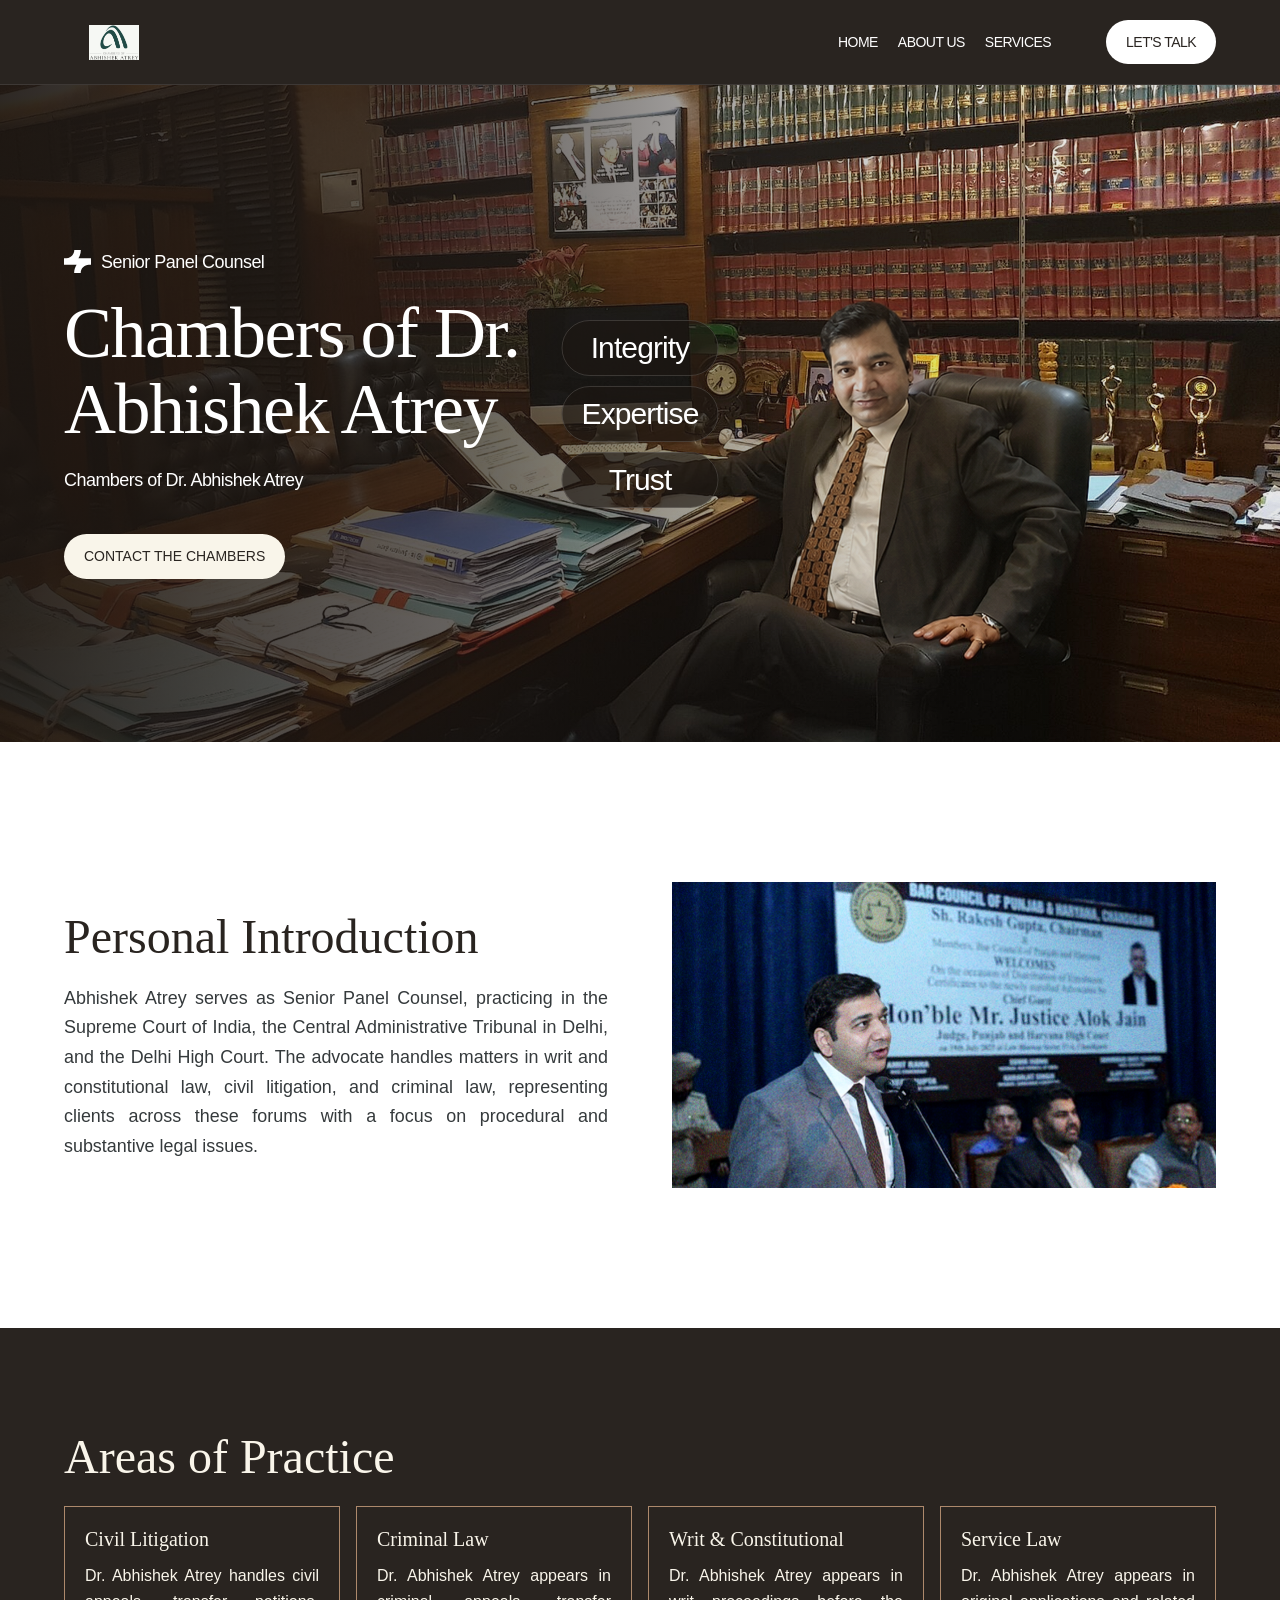
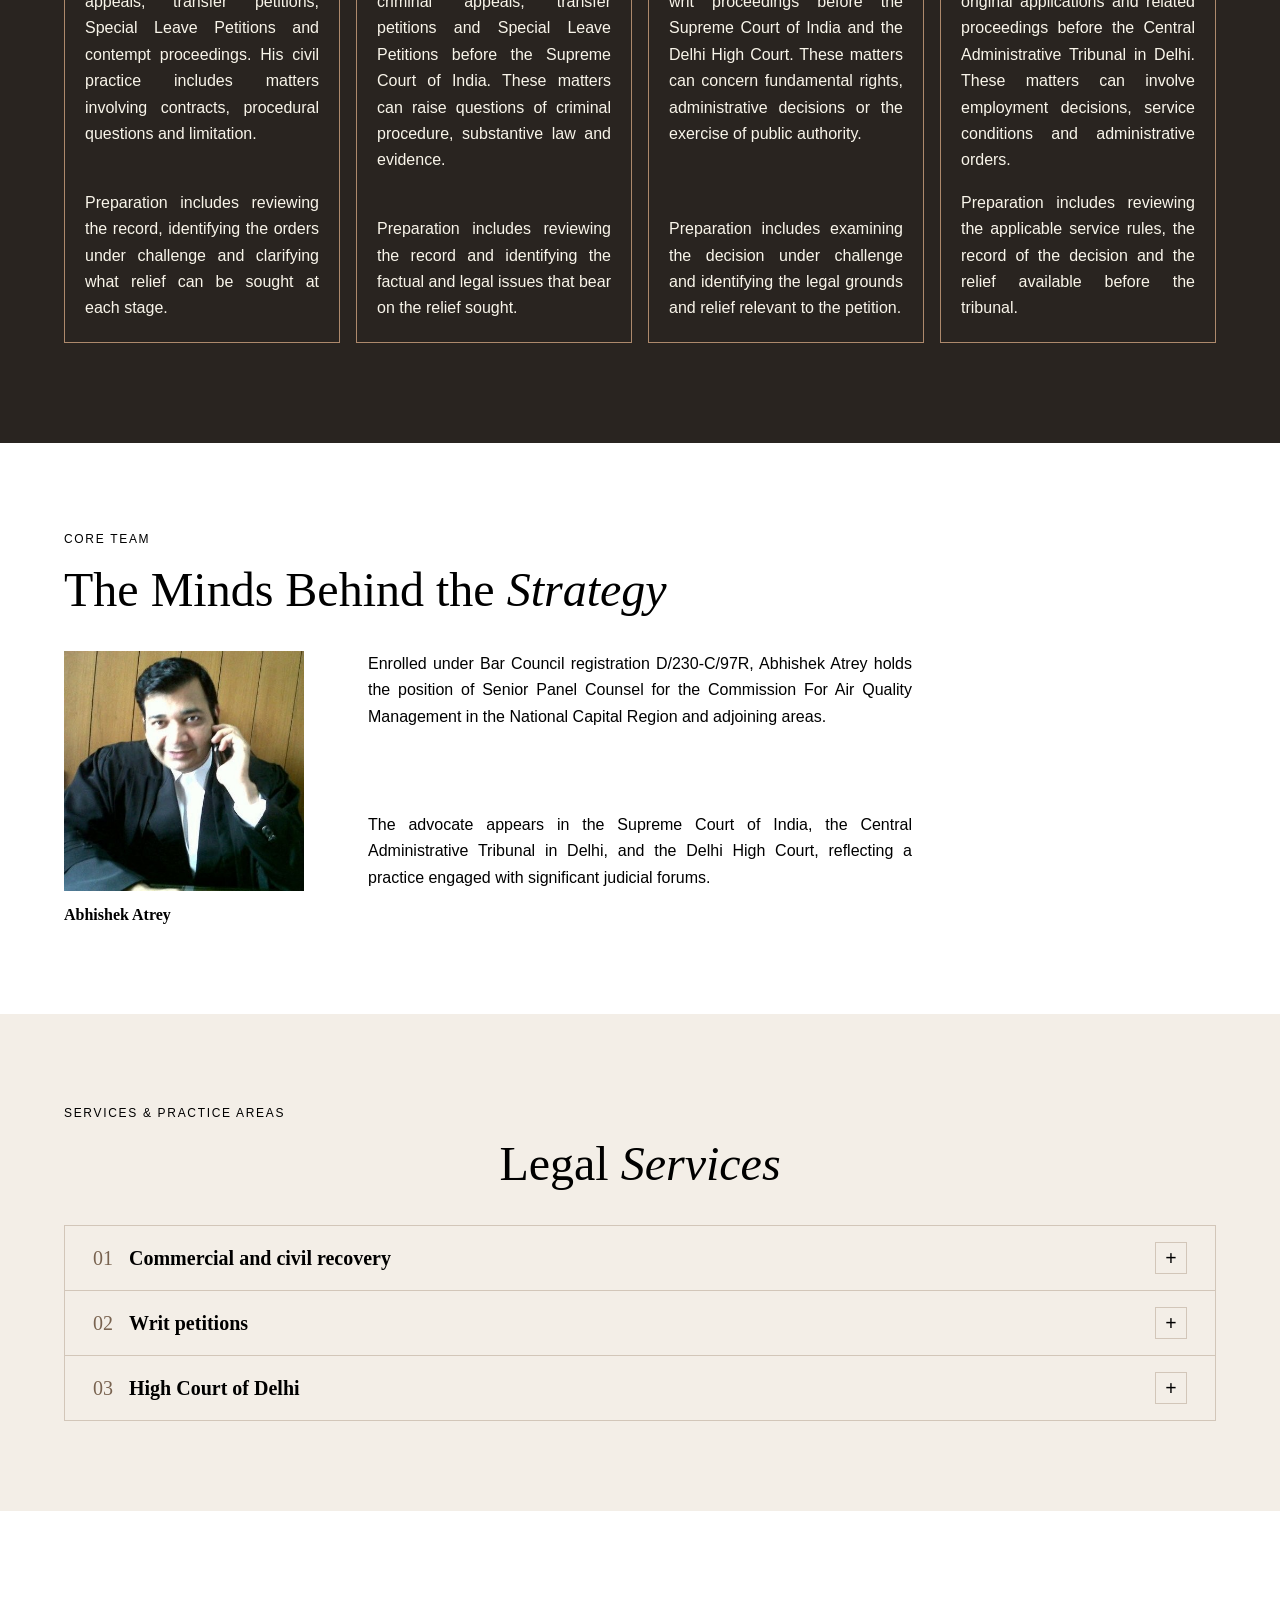
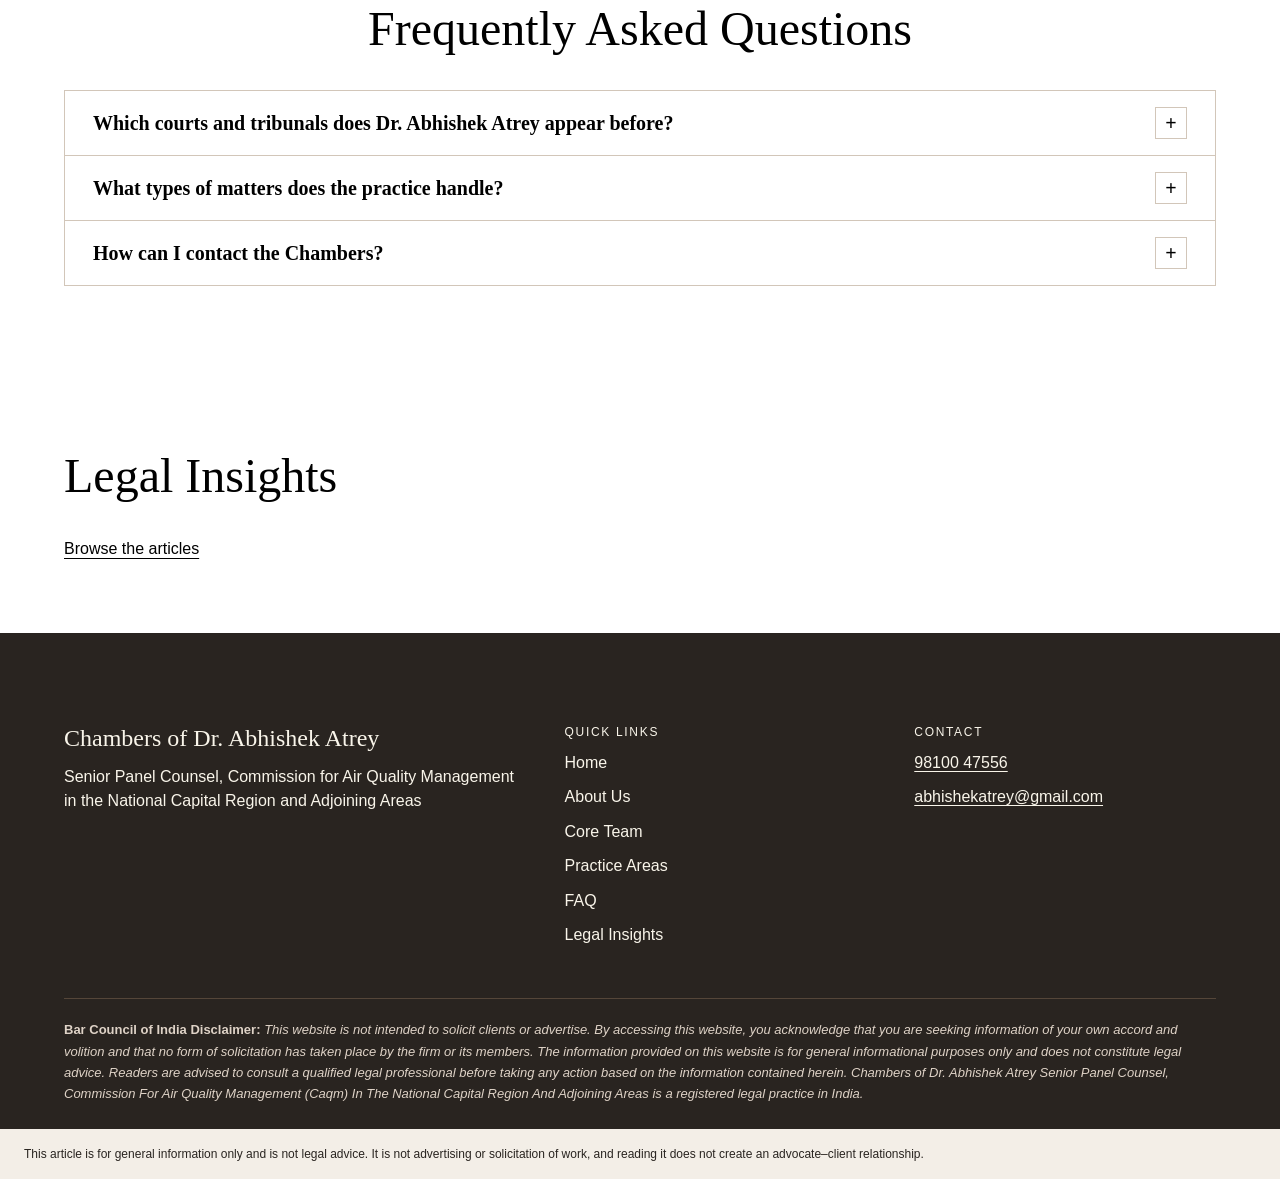
==== commit 06e7911a: "Refine Atrey homepage layout and content" ====
--- a/index.html
+++ b/index.html
@@ -4,33 +4,64 @@
 
 <meta name="viewport" content="width=device-width, initial-scale=1"><link rel="stylesheet" href="./assets/site/_next/static/chunks/3c9st355b9h98.__q189041d8.css" data-precedence="next"><link rel="preload" as="script" fetchpriority="low" href="./assets/site/_next/static/chunks/0iq1i69206cyl.__q189041d8.js"><title>Chambers of Dr. Abhishek Atrey Senior Panel Counsel, Commission For Air Quality Management (Caqm) In The National Capital Region And Adjoining Areas</title><meta name="description" content="Rooted in Law, Refined Through Advocacy"><link rel="icon" href="./assets/atrey/chambers-icon.png"><link rel="preload" href="./assets/site/_next/static/chunks/33ex3e_4hazko.__q189041d8.css" as="style"><link rel="stylesheet" href="./brand/brand.css">
 <style data-sclf-ua-colours>:where(button,input,select,textarea){color:var(--sar-color-auto-000000, #292420)}:where(input,select,textarea){background-color:var(--sar-color-auto-ffffff, #f3eee7)}</style><style data-sclf-logo-fit>img[data-sclf-logo]{object-fit:contain!important;max-height:100%!important}</style><link rel="stylesheet" href="./brand/profile.css">
-</head><body class="min-h-full flex flex-col bg-white"><div hidden=""></div><main class="flex min-h-full flex-1 flex-col items-center overflow-x-hidden"><section id="hero" class="flex w-full flex-col items-center bg-[#6d2c34] h-[100vh] mx-auto" data-sar-section="home/s01-hero" data-sar-type="hero"><header class="flex w-full items-center justify-center bg-[#6d2c34] py-4 md:py-5 z-50 relative border-b border-gray-200/10"><div class="flex w-full max-w-[1570px] items-center justify-between px-5 sm:px-8 md:px-12 lg:px-20"><button type="button" class="inline-flex cursor-pointer items-center gap-2.5 transition-opacity duration-200 hover:opacity-80" aria-label="Go to home"><img alt="Chambers of Abhishek Atrey" width="100" height="35" decoding="async" data-nimg="1" class="h-[35px] w-[100px] object-contain transition-opacity duration-200 hover:opacity-80" style="color:transparent" src="./assets/atrey/chambers-logo.png" data-sclf-logo=""></button><div class="hidden md:flex flex-1 items-center justify-end gap-8 lg:gap-[55px]"><nav class="flex items-center gap-4 lg:gap-5"><a class="relative font-jost text-sm font-normal uppercase tracking-[-0.54px] text-[#f9f5ea] after:absolute after:bottom-0 after:left-0 after:h-[1px] after:w-full after:origin-left after:scale-x-0 after:bg-[#f9f5ea] after:transition-transform after:duration-300 hover:after:scale-x-100" href="#hero">Home</a><a class="relative font-jost text-sm font-normal uppercase tracking-[-0.54px] text-[#f9f5ea] after:absolute after:bottom-0 after:left-0 after:h-[1px] after:w-full after:origin-left after:scale-x-0 after:bg-[#f9f5ea] after:transition-transform after:duration-300 hover:after:scale-x-100" href="#about-us">About Us</a><a class="relative font-jost text-sm font-normal uppercase tracking-[-0.54px] text-[#f9f5ea] after:absolute after:bottom-0 after:left-0 after:h-[1px] after:w-full after:origin-left after:scale-x-0 after:bg-[#f9f5ea] after:transition-transform after:duration-300 hover:after:scale-x-100" href="#services">Services</a></nav><button type="button" style="width:fit-content" class="cursor-pointer rounded-full px-5 py-3 font-jost text-sm font-normal uppercase tracking-[-0.54px] transition-all duration-200 active:scale-[0.97] bg-[#f9f5ea] text-[#0b0b0b] shadow-[0px_1px_2px_0px_rgba(16,24,40,0.05)] hover:bg-white hover:shadow-md ">Let&#39;s talk</button></div><button type="button" class="md:hidden flex flex-col gap-1.5 p-2" aria-label="Toggle menu"><span class="block h-0.5 w-6 bg-[#f9f5ea] transition-transform duration-300 "></span><span class="block h-0.5 w-6 bg-[#f9f5ea] transition-opacity duration-300 "></span><span class="block h-0.5 w-6 bg-[#f9f5ea] transition-transform duration-300 "></span></button></div></header><div class="relative flex w-full justify-center overflow-hidden bg-[#6d2c34] h-[480px] sm:h-[560px] md:h-[640px] lg:h-[750px] xl:h-[904px]"><div class="atrey-hero-photo"><img src="./assets/atrey/chambers.png" alt="Dr. Abhishek Atrey in his chambers" fetchpriority="high" width="1920" height="1080"></div><div class="relative z-10 flex h-full w-full max-w-[1570px] justify-center md:justify-start items-center px-5 sm:px-8 md:px-12 lg:px-20"><div class="flex max-w-[490px] flex-col gap-6 md:gap-10 lg:pl-[34px]"><div class="flex flex-col gap-3 md:gap-5"><div style="opacity: 1; translate: none; rotate: none; scale: none; transform: translate(0px, 0px);" class="flex items-center gap-2.5"><img alt="" loading="lazy" width="27" height="23" decoding="async" data-nimg="1" class="shrink-0 w-5 h-4 md:w-[27px] md:h-[23px]" style="color:transparent" src="./assets/site/images/plus-icon.__q189041d8.svg"><p class="font-jost text-sm md:text-lg font-light tracking-[-0.54px] text-[#f9f5ea]">Senior Panel Counsel</p></div><h1 style="opacity: 1; translate: none; rotate: none; scale: none; transform: translate(0px, 0px);" class="font-cormorant text-[42px] sm:text-[56px] md:text-[64px] lg:text-[72px] font-light leading-[1.05] tracking-[-1.5px] text-[#f9f5ea]">Chambers of Dr. Abhishek Atrey</h1><p style="opacity: 1; translate: none; rotate: none; scale: none; transform: translate(0px, 0px);" class="max-w-[360px] font-jost text-sm md:text-lg font-light leading-[27px] tracking-[-0.54px] text-[#f9f5ea]">Chambers of Dr. Abhishek Atrey</p></div><div style="opacity: 1; translate: none; rotate: none; scale: none; transform: translate(0px, 0px);"><button type="button" style="width:fit-content" class="cursor-pointer rounded-full px-5 py-3 font-jost text-sm font-normal uppercase tracking-[-0.54px] transition-all duration-200 active:scale-[0.97] bg-[#f9f5ea] text-[#0b0b0b] shadow-[0px_1px_2px_0px_rgba(16,24,40,0.05)] hover:bg-white hover:shadow-md ">Contact the Chambers</button></div></div><div class="absolute left-[46%] top-1/2 hidden -translate-y-1/2 flex-col gap-2.5 lg:flex"><div class="value-pill relative flex w-fit items-center gap-1.5 rounded-[50px] px-5 py-2.5 overflow-visible" style="opacity: 1; translate: none; rotate: none; scale: none; transform: translate(0px, 0px);"><img alt="" loading="lazy" width="24" height="24" decoding="async" data-nimg="1" class="size-6 shrink-0 relative z-10" style="color:transparent" src="./assets/site/images/dot-icon.__q189041d8.svg"><span class="font-jost text-[30px] font-light leading-9 tracking-[-0.9px] text-[#f9f5ea] relative z-10">Integrity</span><div class="absolute inset-0 rounded-[50px] border border-[rgba(249,245,234,0.14)] z-0"></div></div><div class="value-pill relative flex w-fit items-center gap-1.5 rounded-[50px] px-5 py-2.5 overflow-visible" style="opacity: 1; translate: none; rotate: none; scale: none; transform: translate(0px, 0px);"><img alt="" loading="lazy" width="24" height="24" decoding="async" data-nimg="1" class="size-6 shrink-0 relative z-10" style="color:transparent" src="./assets/site/images/dot-icon.__q189041d8.svg"><span class="font-jost text-[30px] font-light leading-9 tracking-[-0.9px] text-[#f9f5ea] relative z-10">Expertise</span><div class="absolute inset-0 rounded-[50px] border border-[rgba(249,245,234,0.14)] z-0"></div></div><div class="value-pill relative flex w-fit items-center gap-1.5 rounded-[50px] px-5 py-2.5 overflow-visible" style="opacity: 1; translate: none; rotate: none; scale: none; transform: translate(0px, 0px);"><img alt="" loading="lazy" width="24" height="24" decoding="async" data-nimg="1" class="size-6 shrink-0 relative z-10" style="color:transparent" src="./assets/site/images/dot-icon.__q189041d8.svg"><span class="font-jost text-[30px] font-light leading-9 tracking-[-0.9px] text-[#f9f5ea] relative z-10">Trust</span><div class="absolute inset-0 rounded-[50px] border border-[rgba(249,245,234,0.14)] z-0"></div></div></div></div></div></section>
-<section class="flex w-full flex-col items-center justify-center bg-[#f8f3eb] px-5 sm:px-8 md:px-16 lg:px-[138px] py-16 md:py-[140px] mx-auto overflow-hidden" data-sar-section="home/s02-content" data-sar-type="content"><div class="flex w-full flex-col md:flex-row items-center justify-center gap-10 md:gap-[97px]"><div class="flex flex-1 flex-col gap-8 md:gap-10"><h2 data-reveal="true" class="font-cormorant text-[32px] md:text-[40px] font-bold leading-tight text-[#b18d59]" style="translate: none; rotate: none; scale: none; transform: translate(0px, 0px); opacity: 1;">Personal Introduction</h2><p data-reveal="true" class="font-jost text-base md:text-lg font-light leading-[27px] tracking-[-0.54px] text-[#353a3c]" style="translate: none; rotate: none; scale: none; transform: translate(0px, 0px); opacity: 1;">Abhishek Atrey serves as Senior Panel Counsel, practicing in the Supreme Court of India, the Central Administrative Tribunal in Delhi, and the Delhi High Court. The advocate handles matters in writ and constitutional law, civil litigation, and criminal law, representing clients across these forums with a focus on procedural and substantive legal issues.</p></div><div class="relative flex w-full md:w-[558px] shrink-0 flex-col items-center md:items-end gap-3 md:gap-1.5 mt-8 md:mt-0"><div data-reveal="true" class="relative h-[280px] sm:h-[360px] md:h-[443px] w-[90%] sm:w-full overflow-hidden group cursor-default" style="translate: none; rotate: none; scale: none; transform: translate(0px, 0px); opacity: 1;"><img alt="Dr. Abhishek Atrey speaking at an event" loading="lazy" decoding="async" data-nimg="fill" class="object-cover transition-transform duration-700 group-hover:scale-105" style="position:absolute;height:100%;width:100%;left:0;top:0;right:0;bottom:0;color:transparent;object-position:35% center" src="./assets/atrey/event-speaking.png"></div><div class="float-badge absolute left-[5%] sm:-left-4 md:-left-[30px] top-[180px] sm:top-[260px] md:top-[370px] flex h-[90px] md:h-[125px] w-[180px] md:w-[262px] flex-col justify-center bg-[#6b1f2a] px-4 md:px-8 shadow-lg"><p class="font-cormorant text-[48px] md:text-[72px] font-light leading-[1.05] tracking-[-1.5px] text-white">200</p><p class="font-jost text-[9px] md:text-xs font-semibold uppercase tracking-[2px] sm:tracking-[2.2px] text-white/70">Cases in the practice profile</p></div></div></div></section>
-<section id="services" class="flex w-full flex-col items-center justify-center bg-[#1a1a1a] px-5 sm:px-8 md:px-16 lg:px-[136px] py-16 md:py-[100px] mx-auto overflow-hidden" data-sar-section="home/s03-cards" data-sar-type="cards"><div class="profile-content"><div><h2>Areas of Practice</h2><div class="profile-cards"><article><h3>Civil Litigation</h3><p>Abhishek Atrey appears in civil litigation matters before the Supreme Court and the Central Administrative Tribunal, Delhi. The advocate handles Special Leave Petitions (Civil), civil appeals, transfer petitions, contempt petitions, and original applications. Representation includes respondents and accused parties in proceedings under the Code of Civil Procedure, Limitation Act, and Indian Contract Act.</p></article>
-<article><h3>Criminal Law</h3><p>The advocate represents respondents and accused in criminal appeals, Special Leave Petitions (Criminal), and transfer petitions before the Supreme Court of India. Matters arise under the Bharatiya Nyaya Sanhita, Bharatiya Nagarik Suraksha Sanhita, and Bharatiya Sakshya Adhiniyam, covering criminal procedural and substantive law.</p></article>
-<article><h3>Writ &amp; Constitutional</h3><p>Abhishek Atrey appears for respondents and accused in writ petitions before the Supreme Court of India and the High Court of Delhi. These civil writ petitions engage constitutional issues under the Constitution of India, addressing fundamental rights and administrative law matters.</p></article>
-<article><h3>Service Law</h3><p>The advocate appears in original applications before the Central Administrative Tribunal, Delhi, representing parties in service law disputes. These matters involve administrative and employment-related claims within the tribunal&#x27;s jurisdiction.</p></article>
-<article><h3>Supreme Court Appeals &amp; SLPs</h3><p>Abhishek Atrey handles Special Leave Petitions (Civil), civil appeals, and transfer petitions before the Supreme Court of India, representing respondents and accused parties in appellate proceedings across civil matters.</p></article></div></div></div></section>
-<section id="team" class="flex w-full flex-col items-center justify-center bg-[#f8f3eb] px-5 sm:px-8 md:px-16 lg:px-[138px] py-14 md:py-[87px] mx-auto overflow-hidden" data-sar-section="home/s04-gallery" data-sar-type="gallery"><div class="flex w-full flex-col gap-10 md:gap-[60px]"><div class="flex flex-col md:flex-row items-start md:items-end justify-between gap-6"><div data-reveal="true" class="flex w-full md:w-[553px] flex-col gap-[22px]" style="translate: none; rotate: none; scale: none; transform: translate(0px, 0px); opacity: 1;"><p class="font-jost text-xs tracking-[2.8px] text-[#b8935a]">Core Team</p><h2 class="font-cormorant text-[36px] md:text-[50px] font-semibold leading-tight text-[#1a1a1a]">The Minds Behind the <span class="font-cormorant italic text-[#6b1f2a]">Strategy</span></h2></div><p data-reveal="true" class="w-full md:w-[544px] md:text-right font-jost text-base md:text-lg font-light leading-[27px] tracking-[-0.54px] text-[#666]" style="translate: none; rotate: none; scale: none; transform: translate(0px, 0px); opacity: 1;">Enrolled under Bar Council registration D/230-C/97R, Abhishek Atrey holds the position of Senior Panel Counsel for the Commission For Air Quality Management in the National Capital Region and adjoining areas. The advocate appears in the Supreme Court of India, the Central Administrative Tribunal in Delhi, and the Delhi High Court, reflecting a practice engaged with significant judicial forums.</p></div><div class="flex flex-col items-center gap-8 md:gap-[41px]"><div class="grid grid-cols-2 sm:grid-cols-3 lg:grid-cols-5 w-full gap-6 lg:gap-4"><div data-reveal="true" class="flex flex-col gap-4 group cursor-default" style="translate: none; rotate: none; scale: none; transform: translate(0px, 0px); opacity: 1;"><div class="relative flex h-[180px] sm:h-[200px] md:h-[229px] items-center justify-center bg-white transition-shadow duration-300 group-hover:shadow-lg"><img alt="Dr. Abhishek Atrey" loading="lazy" decoding="async" data-nimg="fill" class="object-cover" style="position:absolute;height:100%;width:100%;left:0;top:0;right:0;bottom:0;color:transparent" src="./assets/atrey/core-team.jpg"></div><div class="flex flex-col gap-1"><p class="font-cormorant text-base md:text-lg font-semibold leading-[19.55px] text-[#1a1a1a]">Abhishek Atrey</p><p class="font-jost text-[10px] md:text-xs font-semibold uppercase tracking-[2.2px] text-[#b8935a]">Senior Panel Counsel — Commission For Air Quality Management (Caqm) In The National Capital Region And Adjoining Areas</p></div></div></div><div><div data-reveal="true" style="translate: none; rotate: none; scale: none; transform: translate(0px, 0px); opacity: 1;"><button type="button" style="width:fit-content" class="cursor-pointer rounded-full px-5 py-3 font-jost text-sm font-normal uppercase tracking-[-0.54px] transition-all duration-200 active:scale-[0.97] bg-[#6b1f2a] text-white hover:bg-[#8a2535] hover:shadow-lg ">About Dr. Abhishek Atrey</button></div></div></div></div></section>
-<section class="flex w-full flex-col items-center justify-center bg-[#6b1f2a] px-5 sm:px-8 md:px-16 lg:px-[136px] py-14 md:py-[99px] mx-auto overflow-hidden" data-sar-section="home/s05-content" data-sar-type="content"><div class="profile-content"><h2>Principles Guiding Legal Practice</h2><p>Integrity · Expertise · Trust · Discretion · Independence</p>
-<p>Abhishek Atrey&#x27;s legal practice is anchored in intellect, integrity, authority, and a profound respect for the law. His work in Supreme Court litigation, Special Leave Petitions, civil and criminal appeals, and constitutional remedies reflects a disciplined approach to appellate advocacy. The advocate embodies a blend of modern legal rigor and the enduring traditions of the Indian judiciary, emphasizing precision and thoughtful argumentation in every matter.</p></div></section>
-<section id="about-us" class="flex w-full flex-col items-center justify-center bg-[#1a1a1a] px-5 sm:px-8 md:px-16 lg:px-[138px] py-16 md:py-[100px] mx-auto overflow-hidden" data-sar-section="home/s06-content" data-sar-type="content"><div class="flex w-full flex-col gap-8 md:gap-[18px]"><div class="flex flex-col md:flex-row items-start gap-8 md:gap-[70px]"><div class="relative w-full md:w-auto md:shrink-0 flex justify-center md:block"><div data-reveal="true" class="relative h-[280px] sm:h-[380px] md:h-[560px] w-[90%] sm:w-full md:w-[500px] overflow-hidden group cursor-default" style="translate: none; rotate: none; scale: none; transform: translate(0px, 0px); opacity: 1;"><img alt="Dr. Abhishek Atrey seated in his office" loading="lazy" decoding="async" data-nimg="fill" class="object-cover transition-transform duration-700 group-hover:scale-105" style="position:absolute;height:100%;width:100%;left:0;top:0;right:0;bottom:0;color:transparent" src="./assets/atrey/office-portrait.png"></div><div class="absolute -bottom-4 md:bottom-0 right-[5%] sm:right-0 flex h-[80px] md:h-[99px] w-[160px] sm:w-[180px] md:w-[224px] flex-col justify-center bg-[#b8935a] px-3 py-4 md:py-5 transition-transform duration-300 hover:-translate-y-1"><p class="font-cormorant text-[22px] sm:text-[26px] md:text-[32px] font-semibold leading-8 text-[#1a1a1a]">Bar</p><p class="font-jost text-[9px] sm:text-[10px] md:text-xs font-semibold uppercase tracking-[2px] sm:tracking-[2.2px] text-[#1a1a1a]/70">D/230-C/97R</p></div></div><div class="flex flex-1 flex-col gap-6 md:gap-[30px] mt-6 md:mt-0"><div class="flex flex-col gap-6 md:gap-[35px]"><div data-reveal="true" class="flex flex-col gap-3.5" style="translate: none; rotate: none; scale: none; transform: translate(0px, 0px); opacity: 1;"><p class="font-jost text-xs tracking-[2.8px] text-[#b8935a]">Professional Profile</p><h2 class="font-cormorant text-[32px] md:text-[46px] font-semibold leading-tight text-white">About Dr. Abhishek Atrey</h2></div><div data-reveal="true" class="space-y-0 font-jost text-base md:text-lg font-light leading-[27px] tracking-[-0.54px] text-white/50" style="translate: none; rotate: none; scale: none; transform: translate(0px, 0px); opacity: 1;"><p>The practice encompasses civil litigation, criminal law, writ and constitutional petitions, service law, and appeals including Special Leave Petitions before the Supreme Court of India. Matters include civil and criminal appeals, transfer petitions, contempt petitions, and miscellaneous applications across the Supreme Court, Central Administrative Tribunal, and Delhi High Court. The work involves statutes such as the Constitution of India, the Code of Civil Procedure, the Limitation Act, the Indian Contract Act, and recent criminal and civil procedure codes.</p><p class="pt-4">Abhishek Atrey appears in civil litigation matters including Contempt Petitions and Original Applications before the Supreme Court and the Central Administrative Tribunal, Delhi. The advocate also handles criminal appeals, Special Leave Petitions, and transfer petitions before the Supreme Court. In writ and constitutional law, Abhishek Atrey represents parties in writ petitions before the Supreme Court and Delhi High Court. The practice extends to service law matters and Supreme Court civil appeals and Special Leave Petitions. Forums include the Supreme Court of India, Delhi High Court, and the Central Administrative Tribunal, Delhi.</p><p class="pt-4">Writs. Civil Litigation. Criminal Law.</p></div></div></div></div><div class="flex flex-col sm:flex-row gap-4 md:gap-2.5 mt-4"></div></div><div class="profile-content"><h3>Profile at a Glance</h3><dl class="profile-facts"><dt>Name</dt><dd>Abhishek Atrey</dd><dt>Role</dt><dd>Senior Panel Counsel</dd><dt>Enrolment</dt><dd>D/230-C/97R</dd><dt>Courts</dt><dd>Supreme Court of India, New Delhi, CAT - Central Administrative Tribunal, Delhi, Delhi and High Court of Delhi, Delhi</dd><dt>Practice areas</dt><dd>Writ &amp; constitutional, Civil litigation and Criminal law</dd></dl></div></section>
-<section class="flex w-full items-center justify-center bg-[#f8f3eb] px-5 sm:px-8 md:px-16 lg:px-[138px] py-16 md:py-[100px] mx-auto overflow-hidden" data-sar-section="home/s07-content" data-sar-type="content"><div class="profile-content"><div><h2>Practice Overview</h2><p>Abhishek Atrey&#x27;s practice spans civil litigation, criminal law, writ and constitutional matters, service law, and appeals before the Supreme Court. The advocate appears in Special Leave Petitions, civil and criminal appeals, transfer petitions, writ petitions, contempt petitions, and original applications across these domains.</p>
-<p>The advocate represents clients in forums including the Supreme Court of India, the High Court of Delhi, and the Central Administrative Tribunal in Delhi. Matters handled cover civil suits, criminal appeals, service law disputes, and constitutional challenges, engaging with procedural and substantive issues in these courts.</p>
-<p>Cases arise under statutes such as the Constitution of India, Code of Civil Procedure, Limitation Act, Indian Contract Act, and recent criminal and evidence laws. The practice addresses civil and criminal transfer petitions, contempt proceedings, and service law applications, reflecting a broad engagement with litigation and appellate forums.</p></div><div><h2>Courts &amp; Jurisdiction</h2><div class="profile-cards"><article><h3>Supreme Court of India</h3><p>Abhishek Atrey appears in Special Leave Petitions (Civil and Criminal), Civil Appeals, and Criminal Appeals before the Supreme Court of India. These matters fall within civil litigation, criminal law, and writ and constitutional practice areas. The advocate engages with writ and interim miscellaneous categories as recognised by the Court.</p></article>
-<article><h3>Central Administrative Tribunal, Delhi</h3><p>The advocate represents clients in Miscellaneous Applications and Original Applications before the Central Administrative Tribunal in Delhi. These proceedings relate to service law matters and include interim miscellaneous categories as per the Tribunal&#x27;s classification.</p></article>
-<article><h3>High Court of Delhi</h3><p>Abhishek Atrey appears in Writ Petitions (Civil) before the High Court of Delhi. These matters are part of the writ and constitutional practice area and are categorised under writ matters by the Court.</p></article></div></div><div><h2>Matters &amp; Proceedings</h2><div class="profile-cards"><article><h3>Civil Litigation</h3><p>The advocate represents clients in civil appeals, special leave petitions, and transfer petitions before the Supreme Court of India. Civil litigation matters also include writ petitions filed in the High Court of Delhi and the Supreme Court. Miscellaneous applications related to civil matters are handled at the Supreme Court, addressing interim relief and procedural issues.</p></article>
-<article><h3>Criminal Law</h3><p>The advocate handles criminal appeals, special leave petitions, and transfer petitions in criminal cases before the Supreme Court of India. Contempt petitions are also part of the criminal law matters represented at the Supreme Court.</p></article>
-<article><h3>Service Law</h3><p>Original applications concerning service law matters are presented before the Central Administrative Tribunal in Delhi. Miscellaneous applications related to service law are also filed at the Tribunal, covering interim and procedural relief.</p></article></div></div><div><h2>Legal &amp; Statutory Framework</h2><div class="profile-cards"><article><h3>Civil Procedure and Contracts</h3><p>Civil litigation matters are governed by the Code of Civil Procedure, 1908, the Limitation Act, 1963, and the Indian Contract Act, 1872, which regulate procedural aspects, limitation periods, and contractual obligations respectively.</p></article>
-<article><h3>Criminal Law Statutes</h3><p>Criminal law matters are conducted under the Bharatiya Nyaya Sanhita, 2023, the Bharatiya Nagarik Suraksha Sanhita, 2023, and the Bharatiya Sakshya Adhiniyam, 2023, which provide the substantive and procedural framework for criminal justice.</p></article>
-<article><h3>Constitutional Law</h3><p>Writ and constitutional matters are governed by the Constitution of India, which establishes the fundamental rights and the jurisdiction of the High Courts and Supreme Court in such cases.</p></article></div></div><div><h2>Roles &amp; Responsibilities</h2><div class="profile-cards"><article><h3>Civil Litigation</h3><p>Manages proceedings such as Contempt Petitions and Original Applications before the Supreme Court and Central Administrative Tribunal, including filing petitions, responding to notices, and participating in hearings.</p></article>
-<article><h3>Criminal Law</h3><p>Engages in criminal appeals, Special Leave Petitions, and transfer petitions before the Supreme Court, handling petition filings, notices, status reports, and oral arguments.</p></article>
-<article><h3>Writ &amp; Constitutional Law</h3><p>Conducts work on writ petitions before the Supreme Court and Delhi High Court, including filing petitions, submitting counter-affidavits, and attending final hearings.</p></article>
-<article><h3>Service Law</h3><p>Involved in matters pertaining to service law, representing parties in relevant proceedings.</p></article>
-<article><h3>Supreme Court Appeals &amp; SLPs</h3><p>Handles Special Leave Petitions (Civil), Civil Appeals, and transfer petitions before the Supreme Court, managing procedural steps and hearings.</p></article></div></div></div></section>
+</head><body class="min-h-full flex flex-col bg-white"><div hidden=""></div><main class="flex min-h-full flex-1 flex-col items-center overflow-x-hidden"><section id="hero" class="flex w-full flex-col items-center bg-[#6d2c34] mx-auto" data-sar-section="home/s01-hero" data-sar-type="hero"><header class="flex w-full items-center justify-center bg-[#6d2c34] py-4 md:py-5 z-50 relative border-b border-gray-200/10"><div class="flex w-full profile-header-inner items-center justify-between"><button type="button" class="inline-flex cursor-pointer items-center gap-2.5 transition-opacity duration-200 hover:opacity-80" aria-label="Go to home"><img alt="Chambers of Abhishek Atrey" width="100" height="35" decoding="async" data-nimg="1" class="h-[35px] w-[100px] object-contain transition-opacity duration-200 hover:opacity-80" style="color:transparent" src="./assets/atrey/chambers-logo.png" data-sclf-logo=""></button><div class="hidden md:flex flex-1 items-center justify-end gap-8 lg:gap-[55px]"><nav class="flex items-center gap-4 lg:gap-5"><a class="relative font-jost text-sm font-normal uppercase tracking-[-0.54px] text-[#f9f5ea] after:absolute after:bottom-0 after:left-0 after:h-[1px] after:w-full after:origin-left after:scale-x-0 after:bg-[#f9f5ea] after:transition-transform after:duration-300 hover:after:scale-x-100" href="#hero">Home</a><a class="relative font-jost text-sm font-normal uppercase tracking-[-0.54px] text-[#f9f5ea] after:absolute after:bottom-0 after:left-0 after:h-[1px] after:w-full after:origin-left after:scale-x-0 after:bg-[#f9f5ea] after:transition-transform after:duration-300 hover:after:scale-x-100" href="#introduction">About Us</a><a class="relative font-jost text-sm font-normal uppercase tracking-[-0.54px] text-[#f9f5ea] after:absolute after:bottom-0 after:left-0 after:h-[1px] after:w-full after:origin-left after:scale-x-0 after:bg-[#f9f5ea] after:transition-transform after:duration-300 hover:after:scale-x-100" href="#services">Services</a></nav><button type="button" style="width:fit-content" class="cursor-pointer rounded-full px-5 py-3 font-jost text-sm font-normal uppercase tracking-[-0.54px] transition-all duration-200 active:scale-[0.97] bg-[#f9f5ea] text-[#0b0b0b] shadow-[0px_1px_2px_0px_rgba(16,24,40,0.05)] hover:bg-white hover:shadow-md ">Let&#39;s talk</button></div><button type="button" class="md:hidden flex flex-col gap-1.5 p-2" aria-label="Toggle menu"><span class="block h-0.5 w-6 bg-[#f9f5ea] transition-transform duration-300 "></span><span class="block h-0.5 w-6 bg-[#f9f5ea] transition-opacity duration-300 "></span><span class="block h-0.5 w-6 bg-[#f9f5ea] transition-transform duration-300 "></span></button></div></header><div class="relative flex w-full justify-center overflow-hidden bg-[#6d2c34] profile-hero-stage"><div class="atrey-hero-photo"><img src="./assets/atrey/chambers.png" alt="Dr. Abhishek Atrey in his chambers" fetchpriority="high" width="1920" height="1080"></div><div class="relative z-10 flex h-full w-full profile-header-inner justify-center md:justify-start items-center"><div class="flex max-w-[490px] flex-col gap-6 md:gap-10"><div class="flex flex-col gap-3 md:gap-5"><div style="opacity: 1; translate: none; rotate: none; scale: none; transform: translate(0px, 0px);" class="flex items-center gap-2.5"><img alt="" loading="lazy" width="27" height="23" decoding="async" data-nimg="1" class="shrink-0 w-5 h-4 md:w-[27px] md:h-[23px]" style="color:transparent" src="./assets/site/images/plus-icon.__q189041d8.svg"><p class="font-jost text-sm md:text-lg font-light tracking-[-0.54px] text-[#f9f5ea]">Senior Panel Counsel</p></div><h1 style="opacity: 1; translate: none; rotate: none; scale: none; transform: translate(0px, 0px);" class="font-cormorant text-[42px] sm:text-[56px] md:text-[64px] lg:text-[72px] font-light leading-[1.05] tracking-[-1.5px] text-[#f9f5ea]">Chambers of Dr. Abhishek Atrey</h1><p style="opacity: 1; translate: none; rotate: none; scale: none; transform: translate(0px, 0px);" class="max-w-[360px] font-jost text-sm md:text-lg font-light leading-[27px] tracking-[-0.54px] text-[#f9f5ea]">Chambers of Dr. Abhishek Atrey</p></div><div style="opacity: 1; translate: none; rotate: none; scale: none; transform: translate(0px, 0px);"><a class="profile-contact-cta" href="#contact">Contact the Chambers</a></div></div><div class="profile-hero-values"><div class="value-pill relative flex w-full items-center justify-center gap-1.5 rounded-[50px] px-5 py-2.5 overflow-visible" style="opacity: 1; translate: none; rotate: none; scale: none; transform: translate(0px, 0px);"><span class="font-jost text-[30px] font-light leading-9 tracking-[-0.9px] text-[#f9f5ea] relative z-10">Integrity</span><div class="absolute inset-0 rounded-[50px] border border-[rgba(249,245,234,0.14)] z-0"></div></div><div class="value-pill relative flex w-full items-center justify-center gap-1.5 rounded-[50px] px-5 py-2.5 overflow-visible" style="opacity: 1; translate: none; rotate: none; scale: none; transform: translate(0px, 0px);"><span class="font-jost text-[30px] font-light leading-9 tracking-[-0.9px] text-[#f9f5ea] relative z-10">Expertise</span><div class="absolute inset-0 rounded-[50px] border border-[rgba(249,245,234,0.14)] z-0"></div></div><div class="value-pill relative flex w-full items-center justify-center gap-1.5 rounded-[50px] px-5 py-2.5 overflow-visible" style="opacity: 1; translate: none; rotate: none; scale: none; transform: translate(0px, 0px);"><span class="font-jost text-[30px] font-light leading-9 tracking-[-0.9px] text-[#f9f5ea] relative z-10">Trust</span><div class="absolute inset-0 rounded-[50px] border border-[rgba(249,245,234,0.14)] z-0"></div></div></div></div></div></section>
+<section id="introduction" class="flex w-full flex-col items-center justify-center bg-[#f8f3eb] px-5 sm:px-8 md:px-16 lg:px-[138px] py-16 md:py-[140px] mx-auto overflow-hidden" data-sar-section="home/s02-content" data-sar-type="content">
+<div class="profile-split">
+  <div class="profile-intro-copy">
+    <h2>Personal Introduction</h2>
+    <p>Abhishek Atrey serves as Senior Panel Counsel, practicing in the Supreme Court of India, the Central Administrative Tribunal in Delhi, and the Delhi High Court. The advocate handles matters in writ and constitutional law, civil litigation, and criminal law, representing clients across these forums with a focus on procedural and substantive legal issues.</p>
+  </div>
+  <img class="profile-event-photo" src="./assets/atrey/event-speaking.png" alt="Dr. Abhishek Atrey speaking at an event" width="1920" height="1080" loading="lazy" decoding="async">
+</div>
+</section>
+<section id="services" class="flex w-full flex-col items-center justify-center bg-[#1a1a1a] px-5 sm:px-8 md:px-16 lg:px-[136px] py-16 md:py-[100px] mx-auto overflow-hidden" data-sar-section="home/s03-cards" data-sar-type="cards"><div class="profile-content"><div><h2>Areas of Practice</h2><div class="profile-cards practice-card-grid"><article><h3>Civil Litigation</h3><p>Dr. Abhishek Atrey handles civil appeals, transfer petitions, Special Leave Petitions and contempt proceedings. His civil practice includes matters involving contracts, procedural questions and limitation.</p><p>Preparation includes reviewing the record, identifying the orders under challenge and clarifying what relief can be sought at each stage.</p></article>
+<article><h3>Criminal Law</h3><p>Dr. Abhishek Atrey appears in criminal appeals, transfer petitions and Special Leave Petitions before the Supreme Court of India. These matters can raise questions of criminal procedure, substantive law and evidence.</p><p>Preparation includes reviewing the record and identifying the factual and legal issues that bear on the relief sought.</p></article>
+<article><h3>Writ &amp; Constitutional</h3><p>Dr. Abhishek Atrey appears in writ proceedings before the Supreme Court of India and the Delhi High Court. These matters can concern fundamental rights, administrative decisions or the exercise of public authority.</p><p>Preparation includes examining the decision under challenge and identifying the legal grounds and relief relevant to the petition.</p></article>
+<article><h3>Service Law</h3><p>Dr. Abhishek Atrey appears in original applications and related proceedings before the Central Administrative Tribunal in Delhi. These matters can involve employment decisions, service conditions and administrative orders.</p><p>Preparation includes reviewing the applicable service rules, the record of the decision and the relief available before the tribunal.</p></article>
+</div></div></div></section>
+<section id="team" class="flex w-full flex-col items-center justify-center bg-[#f8f3eb] px-5 sm:px-8 md:px-16 lg:px-[138px] py-14 md:py-[87px] mx-auto overflow-hidden" data-sar-section="home/s04-gallery" data-sar-type="gallery">
+
+<div class="profile-content">
+  <div><p class="profile-eyebrow">Core Team</p><h2>The Minds Behind the <em>Strategy</em></h2></div>
+  <figure class="profile-team">
+    <img src="./assets/atrey/core-team.jpg" width="450" height="450" alt="Dr. Abhishek Atrey" loading="lazy">
+    <div class="profile-team-bio"><p>Enrolled under Bar Council registration D/230-C/97R, Abhishek Atrey holds the position of Senior Panel Counsel for the Commission For Air Quality Management in the National Capital Region and adjoining areas.</p><p>The advocate appears in the Supreme Court of India, the Central Administrative Tribunal in Delhi, and the Delhi High Court, reflecting a practice engaged with significant judicial forums.</p></div>
+    <figcaption>Abhishek Atrey</figcaption>
+  </figure>
+</div>
+</section>
+
+
+
+<section id="practice-services" data-sar-section="home/s07-content" class="profile-practice-section" aria-labelledby="practice-heading">
+  <div class="profile-content">
+    <div class="profile-section-heading"><p class="profile-eyebrow">Services &amp; Practice Areas</p><h2 id="practice-heading">Legal <em>Services</em></h2></div>
+    <div class="profile-accordion"><details><summary><span class="profile-accordion-index" aria-hidden="true">01</span><span>Commercial and civil recovery</span><span class="profile-accordion-toggle" aria-hidden="true"></span></summary><p>The practice handles civil litigation, including proceedings involving contracts, civil appeals, and related applications.</p></details>
+<details><summary><span class="profile-accordion-index" aria-hidden="true">02</span><span>Writ petitions</span><span class="profile-accordion-toggle" aria-hidden="true"></span></summary><p>The practice includes constitutional and administrative matters before the Supreme Court of India and the Delhi High Court.</p></details>
+<details><summary><span class="profile-accordion-index" aria-hidden="true">03</span><span>High Court of Delhi</span><span class="profile-accordion-toggle" aria-hidden="true"></span></summary><p>Dr. Abhishek Atrey appears before the Delhi High Court in civil writ petitions and other matters within the court’s jurisdiction.</p></details></div>
+  </div>
+</section>
+<section id="faq" data-sar-section="home/faq" class="profile-faq-section" aria-labelledby="faq-heading">
+  <div class="profile-content">
+    <div class="profile-section-heading"><h2 id="faq-heading">Frequently Asked Questions</h2></div>
+    <div class="profile-accordion"><details><summary><span>Which courts and tribunals does Dr. Abhishek Atrey appear before?</span><span class="profile-accordion-toggle" aria-hidden="true"></span></summary><p>The Supreme Court of India, the Delhi High Court, and the Central Administrative Tribunal in Delhi.</p></details>
+<details><summary><span>What types of matters does the practice handle?</span><span class="profile-accordion-toggle" aria-hidden="true"></span></summary><p>Civil litigation, criminal law, writ and constitutional matters, service law, and Supreme Court appeals.</p></details>
+<details><summary><span>How can I contact the Chambers?</span><span class="profile-accordion-toggle" aria-hidden="true"></span></summary><p>Call <a href="tel:+919810047556">98100 47556</a> or email <a href="mailto:abhishekatrey@gmail.com">abhishekatrey@gmail.com</a>.</p></details></div>
+  </div>
+</section>
 <section id="blogs" class="flex w-full flex-col bg-[#f8f3eb] px-5 sm:px-8 md:px-16 lg:px-[138px] py-14 md:py-[72px] mx-auto overflow-hidden" data-sar-section="home/s08-cards" data-sar-type="cards"><div class="profile-content"><h2>Legal Insights</h2><a class="profile-link" href="./blog/index.html">Browse the articles</a></div></section>
-<section id="contact" class="flex w-full bg-[#1a1a1a] px-5 sm:px-8 md:px-16 lg:px-[138px] py-16 md:py-[100px] mx-auto overflow-hidden" data-sar-section="home/s09-form" data-sar-type="form"><div class="profile-content"><h2>Contact the Chambers</h2><a class="profile-link" href="https://www.linkedin.com/in/dr-abhishek-atreey-2aa2a078">Connect on LinkedIn</a></div></section>
 
-<section class="flex w-full flex-col items-center justify-center border-t border-[rgba(184,147,90,0.15)] bg-[#111] px-5 sm:px-8 md:px-16 lg:px-[138px] py-[19px] mx-auto" data-sar-section="home/s11-content" data-sar-type="content"><div class="flex w-full items-start gap-3 md:gap-4"><img alt="" loading="lazy" width="18" height="18" decoding="async" data-nimg="1" class="mt-0.5 shrink-0" style="color:transparent" src="./assets/site/images/disclaimer-icon.__q189041d8.svg"><p class="text-justify font-jost text-[11px] leading-[18.15px]"><span class="font-medium text-white/55">Bar Council of India Disclaimer:</span><span class="font-light italic text-white/35"> This website is not intended to solicit clients or advertise. By accessing this website, you acknowledge that you are seeking information of your own accord and volition and that no form of solicitation has taken place by the firm or its members. The information provided on this website is for general informational purposes only and does not constitute legal advice. Readers are advised to consult a qualified legal professional before taking any action based on the information contained herein. Chambers of Dr. Abhishek Atrey Senior Panel Counsel, Commission For Air Quality Management (Caqm) In The National Capital Region And Adjoining Areas is a registered legal practice in India.</span></p></div></section>
-<footer class="relative flex w-full flex-col border-t border-white/[0.06] bg-[#111] px-5 sm:px-8 md:px-16 lg:px-[138px] py-14 md:py-[100px] mx-auto overflow-hidden" data-sar-section="home/s12-footer" data-sar-type="footer"><div class="flex w-full flex-col gap-10 md:gap-[61px]"><div class="grid grid-cols-1 sm:grid-cols-2 lg:grid-cols-4 gap-10 md:gap-8"><div data-reveal="true" class="sm:col-span-2 lg:col-span-1 max-w-[318px]" style="translate: none; rotate: none; scale: none; transform: translate(0px, 0px); opacity: 1;"><p class="font-cormorant text-[22px] md:text-[26px] font-semibold leading-[44.2px] tracking-[1.04px] text-white">Chambers of Dr. Abhishek Atrey Senior Panel Counsel, Commission For Air Quality Management (Caqm) In The National Capital Region And Adjoining Areas</p><p class="mt-1 font-jost text-[9px] tracking-[2.16px] text-[#b8935a]">Senior Panel Counsel · Est. New Delhi</p><p class="mt-6 font-cormorant text-base italic leading-6 text-white/45">Chambers of Dr. Abhishek Atrey</p><p class="mt-4 font-jost text-xs font-light leading-[20.4px] text-white/30">Writs, civil litigation and criminal law.</p></div><div data-reveal="true" class="w-full lg:w-[221px]" style="translate: none; rotate: none; scale: none; transform: translate(0px, 0px); opacity: 1;"><p class="font-jost text-[10px] font-semibold uppercase tracking-[2px] text-[#b8935a]">Contact the Chambers</p><input type="text" placeholder="Your Name" class="input-gold mt-6 md:mt-8 block h-10 w-full border border-white/10 bg-white/[0.05] px-3.5 font-jost text-xs text-white placeholder:text-white/25"><input type="tel" placeholder="Mobile Number" class="input-gold mt-2 block h-10 w-full border border-white/10 bg-white/[0.05] px-3.5 font-jost text-xs text-white placeholder:text-white/25"><button type="button" class="cursor-pointer mt-2 h-[35px] w-full bg-[#b8935a] font-jost text-sm uppercase tracking-[-0.54px] text-[#1a1a1a] transition-all duration-200 hover:bg-[#c9a46b] hover:shadow-md active:scale-[0.98]">Contact</button></div><div data-reveal="true" style="translate: none; rotate: none; scale: none; transform: translate(0px, 0px); opacity: 1;"><p class="font-jost text-[10px] font-semibold uppercase tracking-[2px] text-[#b8935a]">Quick Links</p><ul class="mt-5 space-y-[15px] font-jost text-[13px] font-light leading-[22.1px] tracking-[0.39px] text-white/45"><li><a class="transition-colors duration-200 hover:text-white/70" href="#">Home</a></li><li><a class="transition-colors duration-200 hover:text-white/70" href="#about-us">About Us</a></li><li><a class="transition-colors duration-200 hover:text-white/70" href="#team">Core Team</a></li><li><a class="transition-colors duration-200 hover:text-white/70" href="#services">Services</a></li><li><a class="transition-colors duration-200 hover:text-white/70" href="#blogs">Legal Insights</a></li><li><a class="transition-colors duration-200 hover:text-white/70" href="#contact">Contact</a></li></ul></div><div data-reveal="true" style="translate: none; rotate: none; scale: none; transform: translate(0px, 0px); opacity: 1;"><p class="font-jost text-[10px] font-semibold uppercase tracking-[2px] text-[#b8935a]">Online</p><a class="profile-link text-white" href="https://www.linkedin.com/in/dr-abhishek-atreey-2aa2a078">LinkedIn</a><div class="mt-5 space-y-6"><div><p class="font-jost text-[11px] tracking-[1.1px] text-white/55"></p><p class="font-jost text-xs font-light leading-[20.4px] text-white/40"></p><div class="mt-2 flex items-center gap-2"><img alt="" loading="lazy" width="12" height="12" decoding="async" data-nimg="1" style="color:transparent" src="./assets/site/images/footer-phone.__q189041d8.svg"></div></div><div><p class="font-jost text-[11px] tracking-[1.1px] text-white/55"></p><p class="font-jost text-xs font-light leading-[20.4px] text-white/40"></p><div class="mt-2 flex items-center gap-2"><img alt="" loading="lazy" width="12" height="12" decoding="async" data-nimg="1" style="color:transparent" src="./assets/site/images/footer-phone.__q189041d8.svg"></div><div class="mt-2 flex items-center gap-2"><img alt="" loading="lazy" width="12" height="12" decoding="async" data-nimg="1" style="color:transparent" src="./assets/site/images/footer-email.__q189041d8.svg"></div></div></div></div></div><div data-reveal="true" class="border-t border-white/[0.07] pt-2.5" style="translate: none; rotate: none; scale: none; transform: translate(0px, 0px); opacity: 1;"><div class="flex flex-col sm:flex-row items-start sm:items-center justify-between gap-2 font-jost text-[11px] font-light leading-[18.7px]"><p class="tracking-[0.44px] text-white/25">© 2025 Chambers of Dr. Abhishek Atrey Senior Panel Counsel, Commission For Air Quality Management (Caqm) In The National Capital Region And Adjoining Areas. All rights reserved.</p><p class="text-white/20"></p></div></div></div></footer>
+
+
+
+<footer data-sar-section="home/s12-footer" class="profile-footer">
+  <div class="profile-footer-grid">
+    <div><p class="profile-footer-name">Chambers of Dr. Abhishek Atrey</p><p>Senior Panel Counsel, Commission for Air Quality Management in the National Capital Region and Adjoining Areas</p></div>
+    <nav aria-label="Footer navigation"><h2 class="profile-eyebrow">Quick Links</h2><a href="#hero">Home</a><a href="#introduction">About Us</a><a href="#team">Core Team</a><a href="#services">Practice Areas</a><a href="#faq">FAQ</a><a href="#blogs">Legal Insights</a></nav>
+    <div id="contact" class="profile-contact-links"><h2 class="profile-eyebrow">Contact</h2>
+<a href="tel:+919810047556">98100 47556</a>
+<a href="mailto:abhishekatrey@gmail.com">abhishekatrey@gmail.com</a></div>
+  </div>
+<div class="profile-disclaimer"><p><strong>Bar Council of India Disclaimer:</strong> <em>This website is not intended to solicit clients or advertise. By accessing this website, you acknowledge that you are seeking information of your own accord and volition and that no form of solicitation has taken place by the firm or its members. The information provided on this website is for general informational purposes only and does not constitute legal advice. Readers are advised to consult a qualified legal professional before taking any action based on the information contained herein. Chambers of Dr. Abhishek Atrey Senior Panel Counsel, Commission For Air Quality Management (Caqm) In The National Capital Region And Adjoining Areas is a registered legal practice in India.</em></p></div>
+</footer>
 </main><next-route-announcer style="position: absolute;"></next-route-announcer><aside data-sclf-disclaimer style="padding:16px 24px;font-size:12px;line-height:1.5;color:var(--sar-color-auto-000000, #292420);background-color:var(--sar-color-auto-ffffff, #f3eee7)">This article is for general information only and is not legal advice. It is not advertising or solicitation of work, and reading it does not create an advocate–client relationship.</aside></body></html>
--- a/brand/profile.css
+++ b/brand/profile.css
@@ -60,3 +60,332 @@
   text-decoration: underline;
   text-underline-offset: 0.25em;
 }
+
+/* Shared homepage alignment */
+:root {
+  --profile-gutter: clamp(1.25rem, 5vw, 4rem);
+  --profile-width: 72rem;
+}
+
+[data-sar-section^="home/"]:not(#hero) {
+  padding-inline: var(--profile-gutter);
+}
+
+[data-sar-section^="home/"]:not(#hero) > div {
+  width: 100%;
+  max-width: var(--profile-width);
+  margin-inline: auto;
+}
+
+.profile-header-inner {
+  max-width: calc(var(--profile-width) + 2 * var(--profile-gutter));
+  padding-inline: var(--profile-gutter);
+}
+
+.profile-hero-stage {
+  min-height: clamp(30rem, 73svh, 54rem);
+}
+
+.profile-split {
+  display: grid;
+  grid-template-columns: repeat(2, minmax(0, 1fr));
+  align-items: center;
+  gap: clamp(1.5rem, 5vw, 4rem);
+}
+
+.profile-about-split {
+  align-items: start;
+}
+
+.profile-intro-copy h2 {
+  color: #292420;
+  font-family: var(--sar-font-heading);
+  font-size: clamp(2rem, 4vw, 3rem);
+  line-height: 1.15;
+}
+
+.profile-intro-copy p,
+#team p[data-reveal],
+.profile-about-split p:not(.uppercase),
+.profile-content p {
+  line-height: 1.65;
+}
+
+.profile-intro-copy p {
+  margin-top: 1.25rem;
+  color: #353a3c;
+  font-size: clamp(1rem, 1.4vw, 1.125rem);
+}
+
+.profile-event-photo {
+  display: block;
+  width: 100%;
+  height: auto;
+  aspect-ratio: 16 / 9;
+}
+
+@media (min-width: 64rem) {
+  .profile-intro-copy p,
+  #team p[data-reveal],
+  .profile-about-split p:not(.uppercase),
+  .profile-content > p,
+  .profile-content > div > p {
+    text-align: justify;
+    hyphens: auto;
+  }
+}
+
+@media (max-width: 47.999rem) {
+  .profile-split {
+    grid-template-columns: minmax(0, 1fr);
+  }
+}
+
+.profile-hero-stage > .profile-header-inner {
+  height: auto;
+  align-self: stretch;
+}
+
+.practice-card-grid {
+  grid-template-columns: repeat(4, minmax(0, 1fr));
+}
+
+.practice-card-grid p {
+  text-align: justify;
+  hyphens: auto;
+}
+
+.profile-eyebrow {
+  color: inherit;
+  font-size: 0.75rem;
+  letter-spacing: 0.14em;
+  text-transform: uppercase;
+}
+
+.profile-content .profile-eyebrow {
+  margin: 0 0 0.75rem;
+}
+
+.profile-team {
+  display: grid;
+  grid-template-columns: minmax(217px, 15rem) minmax(0, 34rem);
+  column-gap: clamp(1.5rem, 5vw, 4rem);
+  row-gap: 0.75rem;
+  align-items: stretch;
+  margin: 0;
+}
+
+.profile-team img {
+  width: 100%;
+  height: auto;
+  display: block;
+}
+
+.profile-team-bio {
+  display: flex;
+  flex-direction: column;
+  justify-content: space-between;
+  gap: 1rem;
+}
+
+.profile-team-bio p {
+  margin: 0;
+  text-align: justify;
+  hyphens: auto;
+}
+
+.profile-team figcaption {
+  font-family: var(--sar-font-heading);
+  font-weight: 600;
+}
+
+.profile-practice-section,
+.profile-faq-section,
+.profile-footer {
+  width: 100%;
+  padding-block: clamp(3rem, 7vw, 6rem);
+}
+
+.profile-practice-section {
+  background: #f3eee7;
+}
+
+.profile-faq-section {
+  background: #fff;
+}
+
+.profile-section-heading {
+  text-align: center;
+}
+
+.profile-accordion {
+  border: 1px solid #d2c6b9;
+}
+
+.profile-accordion details + details {
+  border-top: 1px solid #d2c6b9;
+}
+
+.profile-accordion summary {
+  display: flex;
+  align-items: center;
+  gap: 1rem;
+  cursor: pointer;
+  padding: 1rem clamp(1rem, 3vw, 1.75rem);
+  font-family: var(--sar-font-heading);
+  font-size: clamp(1rem, 2vw, 1.25rem);
+  font-weight: 600;
+  list-style: none;
+}
+
+.profile-accordion summary::-webkit-details-marker {
+  display: none;
+}
+
+.profile-accordion-index {
+  color: #796350;
+  font-weight: 400;
+}
+
+.profile-accordion-toggle {
+  display: grid;
+  place-items: center;
+  width: 2rem;
+  height: 2rem;
+  flex: 0 0 2rem;
+  margin-left: auto;
+  border: 1px solid #d2c6b9;
+}
+
+.profile-accordion-toggle::before {
+  content: "+";
+}
+
+.profile-accordion details[open] .profile-accordion-toggle::before {
+  content: "−";
+}
+
+.profile-accordion details p {
+  margin: 0;
+  padding: 0 clamp(1rem, 3vw, 1.75rem) 1.25rem;
+}
+
+.profile-accordion a,
+.profile-contact-links a {
+  text-decoration: underline;
+  text-underline-offset: 0.2em;
+  overflow-wrap: anywhere;
+}
+
+.profile-footer {
+  background: #292420;
+  color: #f9f5ea;
+}
+
+.profile-footer-grid {
+  display: grid;
+  grid-template-columns: minmax(0, 1.5fr) repeat(2, minmax(0, 1fr));
+  gap: clamp(1.5rem, 4vw, 3rem);
+}
+
+.profile-footer-name {
+  margin-bottom: 0.75rem;
+  font-family: var(--sar-font-heading);
+  font-size: 1.5rem;
+  line-height: 1.25;
+}
+
+.profile-footer nav,
+.profile-contact-links {
+  display: grid;
+  justify-items: start;
+  align-content: start;
+  gap: 0.65rem;
+}
+
+@media (max-width: 63.999rem) {
+  .practice-card-grid {
+    grid-template-columns: repeat(2, minmax(0, 1fr));
+  }
+}
+
+@media (max-width: 40rem) {
+  .practice-card-grid,
+  .profile-team,
+  .profile-footer-grid {
+    grid-template-columns: minmax(0, 1fr);
+  }
+
+  .profile-team img {
+    max-width: 15rem;
+  }
+
+  .profile-team figcaption {
+    grid-row: 2;
+  }
+
+  .profile-team-bio p,
+  .practice-card-grid p {
+    text-align: start;
+  }
+}
+
+.profile-hero-values {
+  display: none;
+  position: absolute;
+  left: 50%;
+  top: 50%;
+  transform: translate(-50%, -50%);
+  flex-direction: column;
+  align-items: stretch;
+  min-width: 9.5rem;
+  gap: 0.625rem;
+  text-align: center;
+}
+
+.profile-hero-values .value-pill {
+  background: rgba(28, 22, 18, 0.65);
+}
+
+.profile-contact-cta {
+  display: inline-block;
+  border-radius: 999px;
+  padding: 0.75rem 1.25rem;
+  background: #f9f5ea;
+  color: #292420;
+  font-size: 0.875rem;
+  text-transform: uppercase;
+}
+
+.practice-card-grid article {
+  display: flex;
+  flex-direction: column;
+}
+
+.practice-card-grid article > p:last-child {
+  margin-top: auto;
+  padding-top: 1rem;
+}
+
+.profile-footer {
+  padding-bottom: 1.5rem;
+}
+
+.profile-footer > .profile-disclaimer {
+  margin-top: clamp(2rem, 4vw, 3.5rem);
+  padding-top: 1.25rem;
+  border-top: 1px solid #ad896c55;
+  color: #ded2c6;
+  font-size: 0.8125rem;
+  line-height: 1.65;
+}
+
+@media (min-width: 72rem) {
+  .profile-hero-values {
+    display: flex;
+  }
+
+  .profile-hero-stage .profile-header-inner > div:first-child:not(.profile-hero-values) {
+    max-width: min(40%, 30rem);
+  }
+}
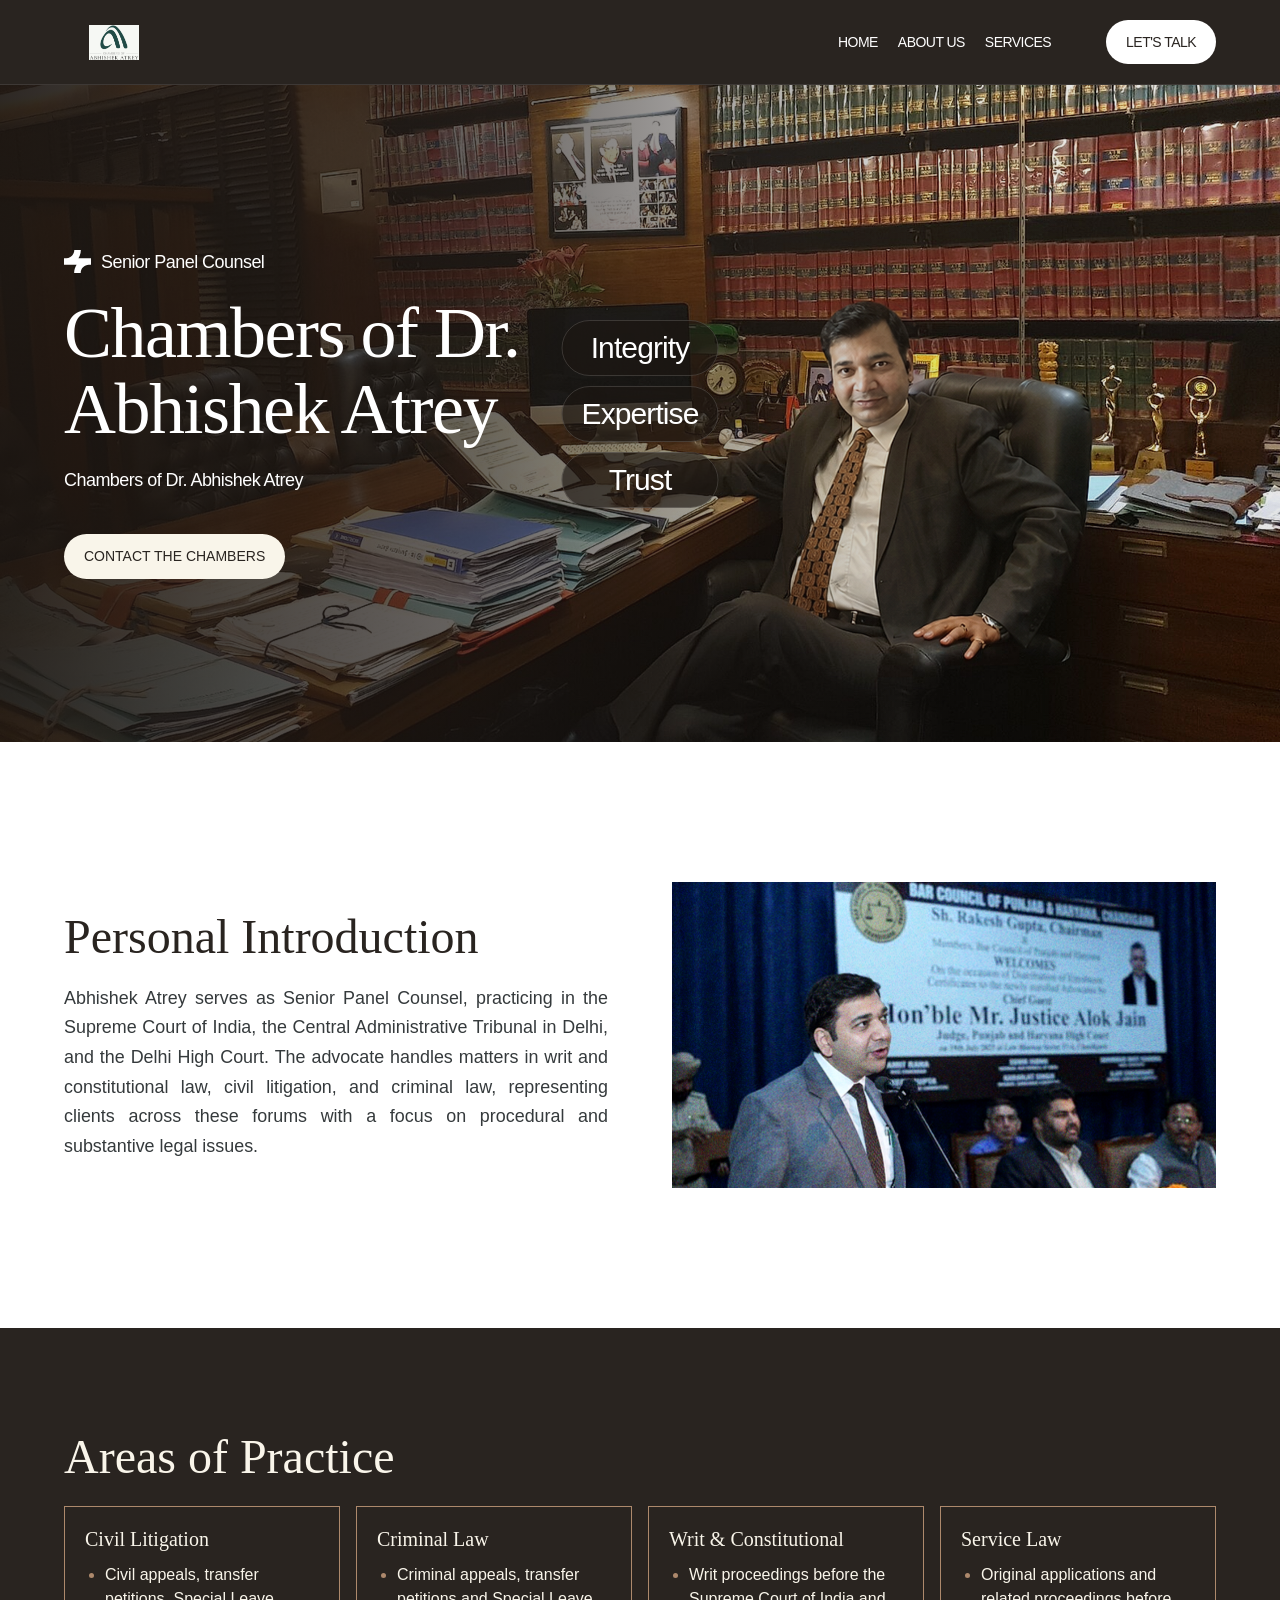
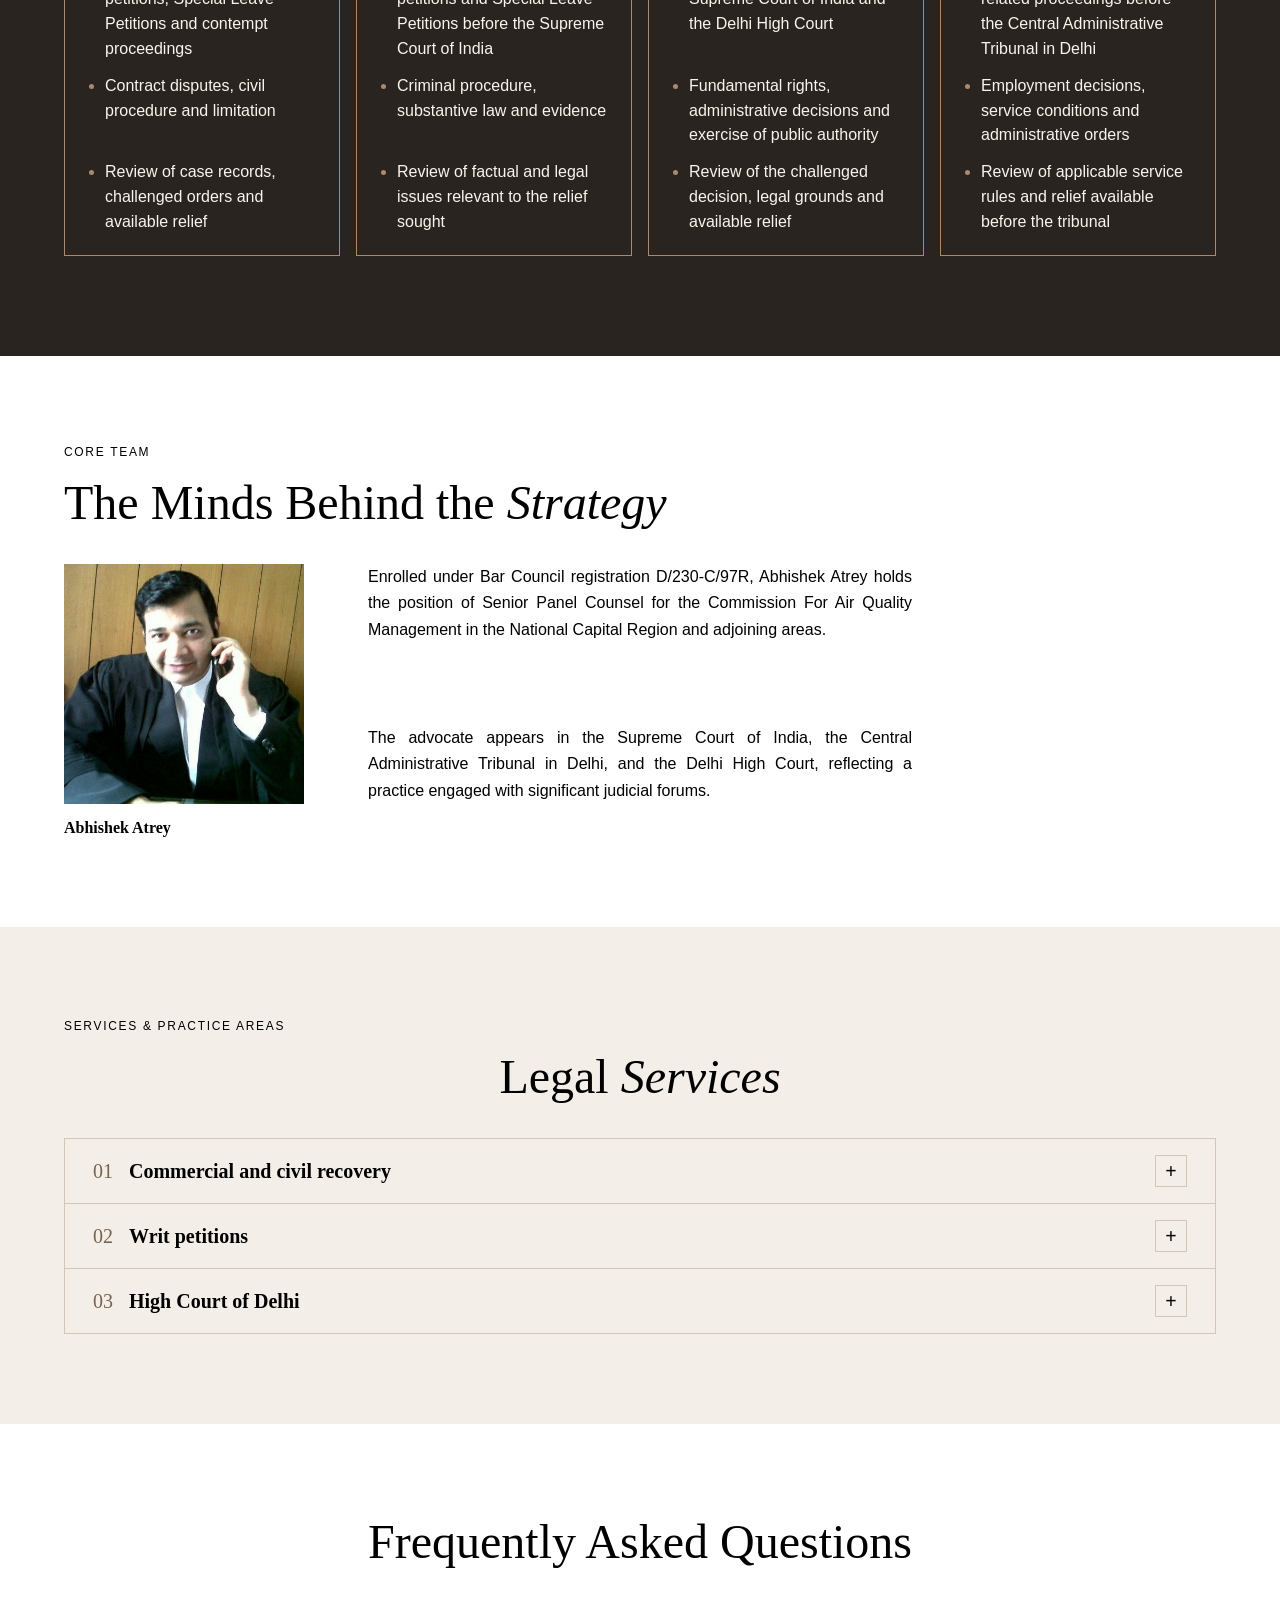
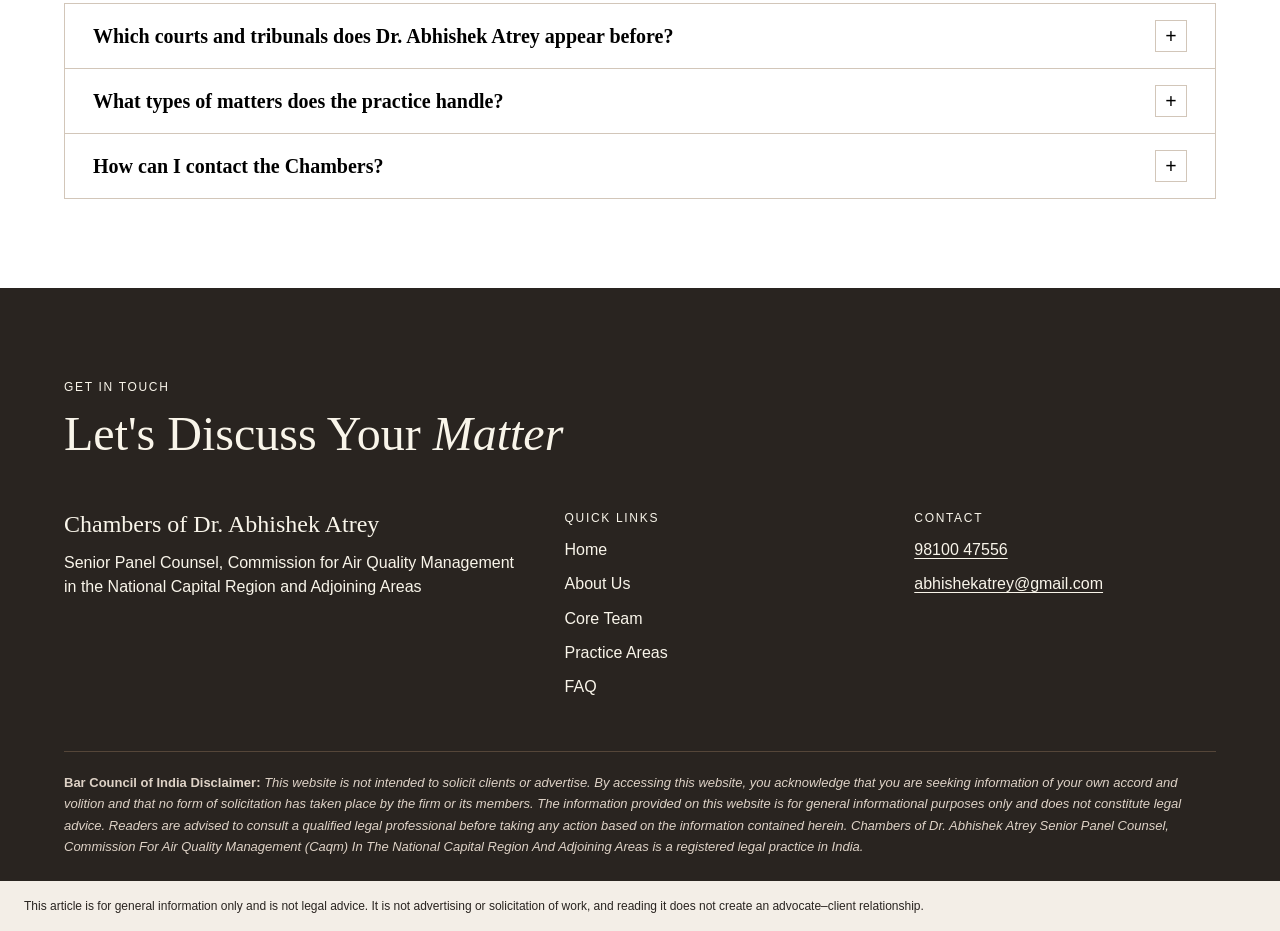
==== commit b44a3516: "Align practice bullets and update homepage footer" ====
--- a/index.html
+++ b/index.html
@@ -14,10 +14,10 @@
   <img class="profile-event-photo" src="./assets/atrey/event-speaking.png" alt="Dr. Abhishek Atrey speaking at an event" width="1920" height="1080" loading="lazy" decoding="async">
 </div>
 </section>
-<section id="services" class="flex w-full flex-col items-center justify-center bg-[#1a1a1a] px-5 sm:px-8 md:px-16 lg:px-[136px] py-16 md:py-[100px] mx-auto overflow-hidden" data-sar-section="home/s03-cards" data-sar-type="cards"><div class="profile-content"><div><h2>Areas of Practice</h2><div class="profile-cards practice-card-grid"><article><h3>Civil Litigation</h3><p>Dr. Abhishek Atrey handles civil appeals, transfer petitions, Special Leave Petitions and contempt proceedings. His civil practice includes matters involving contracts, procedural questions and limitation.</p><p>Preparation includes reviewing the record, identifying the orders under challenge and clarifying what relief can be sought at each stage.</p></article>
-<article><h3>Criminal Law</h3><p>Dr. Abhishek Atrey appears in criminal appeals, transfer petitions and Special Leave Petitions before the Supreme Court of India. These matters can raise questions of criminal procedure, substantive law and evidence.</p><p>Preparation includes reviewing the record and identifying the factual and legal issues that bear on the relief sought.</p></article>
-<article><h3>Writ &amp; Constitutional</h3><p>Dr. Abhishek Atrey appears in writ proceedings before the Supreme Court of India and the Delhi High Court. These matters can concern fundamental rights, administrative decisions or the exercise of public authority.</p><p>Preparation includes examining the decision under challenge and identifying the legal grounds and relief relevant to the petition.</p></article>
-<article><h3>Service Law</h3><p>Dr. Abhishek Atrey appears in original applications and related proceedings before the Central Administrative Tribunal in Delhi. These matters can involve employment decisions, service conditions and administrative orders.</p><p>Preparation includes reviewing the applicable service rules, the record of the decision and the relief available before the tribunal.</p></article>
+<section id="services" class="flex w-full flex-col items-center justify-center bg-[#1a1a1a] px-5 sm:px-8 md:px-16 lg:px-[136px] py-16 md:py-[100px] mx-auto overflow-hidden" data-sar-section="home/s03-cards" data-sar-type="cards"><div class="profile-content"><div><h2>Areas of Practice</h2><div class="profile-cards practice-card-grid"><article><h3>Civil Litigation</h3><ul><li>Civil appeals, transfer petitions, Special Leave Petitions and contempt proceedings</li><li>Contract disputes, civil procedure and limitation</li><li>Review of case records, challenged orders and available relief</li></ul></article>
+<article><h3>Criminal Law</h3><ul><li>Criminal appeals, transfer petitions and Special Leave Petitions before the Supreme Court of India</li><li>Criminal procedure, substantive law and evidence</li><li>Review of factual and legal issues relevant to the relief sought</li></ul></article>
+<article><h3>Writ &amp; Constitutional</h3><ul><li>Writ proceedings before the Supreme Court of India and the Delhi High Court</li><li>Fundamental rights, administrative decisions and exercise of public authority</li><li>Review of the challenged decision, legal grounds and available relief</li></ul></article>
+<article><h3>Service Law</h3><ul><li>Original applications and related proceedings before the Central Administrative Tribunal in Delhi</li><li>Employment decisions, service conditions and administrative orders</li><li>Review of applicable service rules and relief available before the tribunal</li></ul></article>
 </div></div></div></section>
 <section id="team" class="flex w-full flex-col items-center justify-center bg-[#f8f3eb] px-5 sm:px-8 md:px-16 lg:px-[138px] py-14 md:py-[87px] mx-auto overflow-hidden" data-sar-section="home/s04-gallery" data-sar-type="gallery">
 
@@ -49,16 +49,15 @@
 <details><summary><span>How can I contact the Chambers?</span><span class="profile-accordion-toggle" aria-hidden="true"></span></summary><p>Call <a href="tel:+919810047556">98100 47556</a> or email <a href="mailto:abhishekatrey@gmail.com">abhishekatrey@gmail.com</a>.</p></details></div>
   </div>
 </section>
-<section id="blogs" class="flex w-full flex-col bg-[#f8f3eb] px-5 sm:px-8 md:px-16 lg:px-[138px] py-14 md:py-[72px] mx-auto overflow-hidden" data-sar-section="home/s08-cards" data-sar-type="cards"><div class="profile-content"><h2>Legal Insights</h2><a class="profile-link" href="./blog/index.html">Browse the articles</a></div></section>
-
-
-
-
 <footer data-sar-section="home/s12-footer" class="profile-footer">
+  <div id="contact" class="profile-footer-heading">
+    <p class="profile-eyebrow">Get in Touch</p>
+    <h2>Let's Discuss Your <em>Matter</em></h2>
+  </div>
   <div class="profile-footer-grid">
     <div><p class="profile-footer-name">Chambers of Dr. Abhishek Atrey</p><p>Senior Panel Counsel, Commission for Air Quality Management in the National Capital Region and Adjoining Areas</p></div>
-    <nav aria-label="Footer navigation"><h2 class="profile-eyebrow">Quick Links</h2><a href="#hero">Home</a><a href="#introduction">About Us</a><a href="#team">Core Team</a><a href="#services">Practice Areas</a><a href="#faq">FAQ</a><a href="#blogs">Legal Insights</a></nav>
-    <div id="contact" class="profile-contact-links"><h2 class="profile-eyebrow">Contact</h2>
+    <nav aria-label="Footer navigation"><h2 class="profile-eyebrow">Quick Links</h2><a href="#hero">Home</a><a href="#introduction">About Us</a><a href="#team">Core Team</a><a href="#services">Practice Areas</a><a href="#faq">FAQ</a></nav>
+    <div class="profile-contact-links"><h2 class="profile-eyebrow">Contact</h2>
 <a href="tel:+919810047556">98100 47556</a>
 <a href="mailto:abhishekatrey@gmail.com">abhishekatrey@gmail.com</a></div>
   </div>
--- a/brand/profile.css
+++ b/brand/profile.css
@@ -150,10 +150,7 @@
   grid-template-columns: repeat(4, minmax(0, 1fr));
 }
 
-.practice-card-grid p {
-  text-align: justify;
-  hyphens: auto;
-}
+
 
 .profile-eyebrow {
   color: inherit;
@@ -324,8 +321,7 @@
     grid-row: 2;
   }
 
-  .profile-team-bio p,
-  .practice-card-grid p {
+  .profile-team-bio p {
     text-align: start;
   }
 }
@@ -357,11 +353,6 @@
   text-transform: uppercase;
 }
 
-.practice-card-grid article {
-  display: flex;
-  flex-direction: column;
-}
-
 .practice-card-grid article > p:last-child {
   margin-top: auto;
   padding-top: 1rem;
@@ -389,3 +380,45 @@
     max-width: min(40%, 30rem);
   }
 }
+
+.practice-card-grid ul {
+  display: grid;
+  gap: 0.75rem;
+  margin-top: 1rem;
+  padding-inline-start: 1.25rem;
+  list-style: disc;
+  line-height: 1.55;
+}
+
+.practice-card-grid li::marker {
+  color: var(--sar-color-primary);
+}
+
+.profile-footer-heading {
+  padding-bottom: clamp(1.5rem, 4vw, 3rem);
+}
+
+.profile-footer-heading h2 {
+  margin-top: 0.65rem;
+  font-family: var(--sar-font-heading);
+  font-size: clamp(2rem, 4vw, 3rem);
+  line-height: 1.15;
+}
+
+/* Share one row per heading and bullet across adjacent practice cards. */
+@supports (grid-template-rows: subgrid) {
+  @media (min-width: 40.001rem) {
+    .practice-card-grid article {
+      display: grid;
+      grid-row: span 4;
+      grid-template-rows: subgrid;
+      row-gap: 0.75rem;
+    }
+
+    .practice-card-grid ul {
+      grid-row: span 3;
+      grid-template-rows: subgrid;
+      margin-top: 0;
+    }
+  }
+}
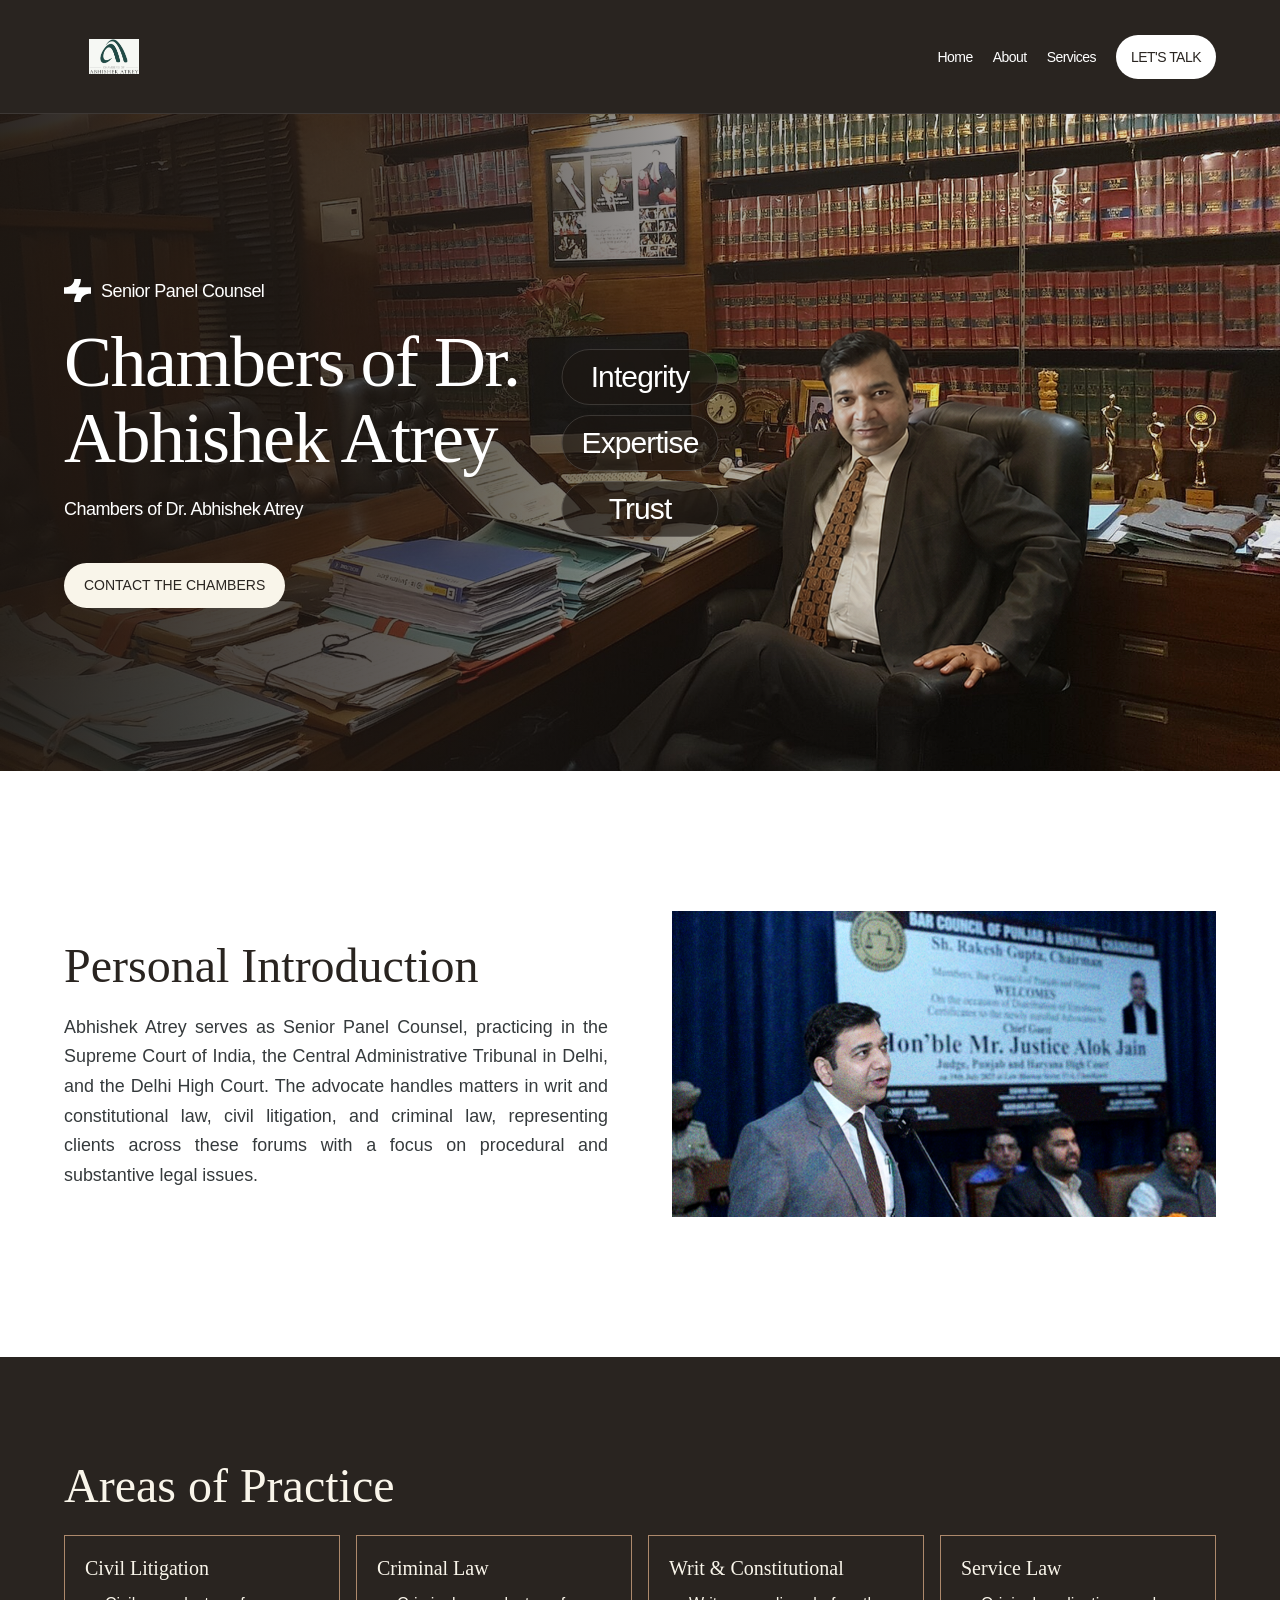
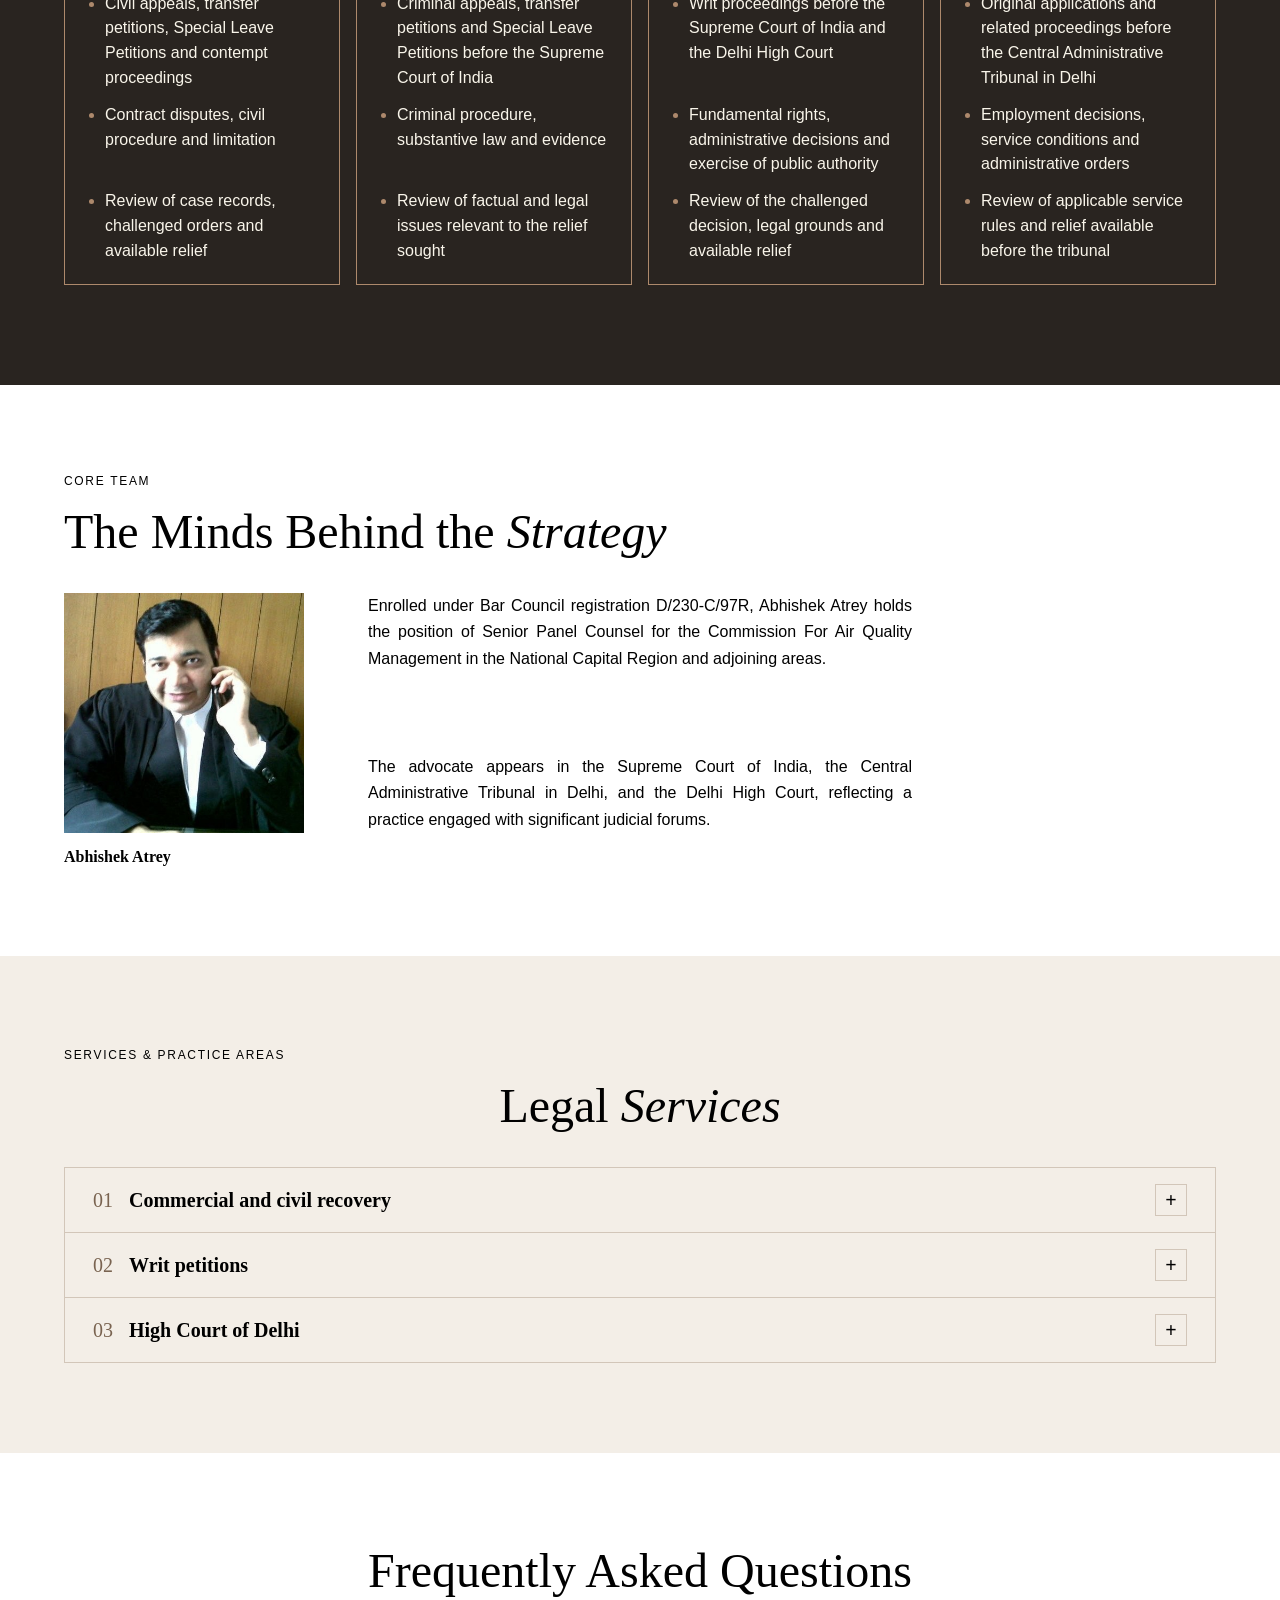
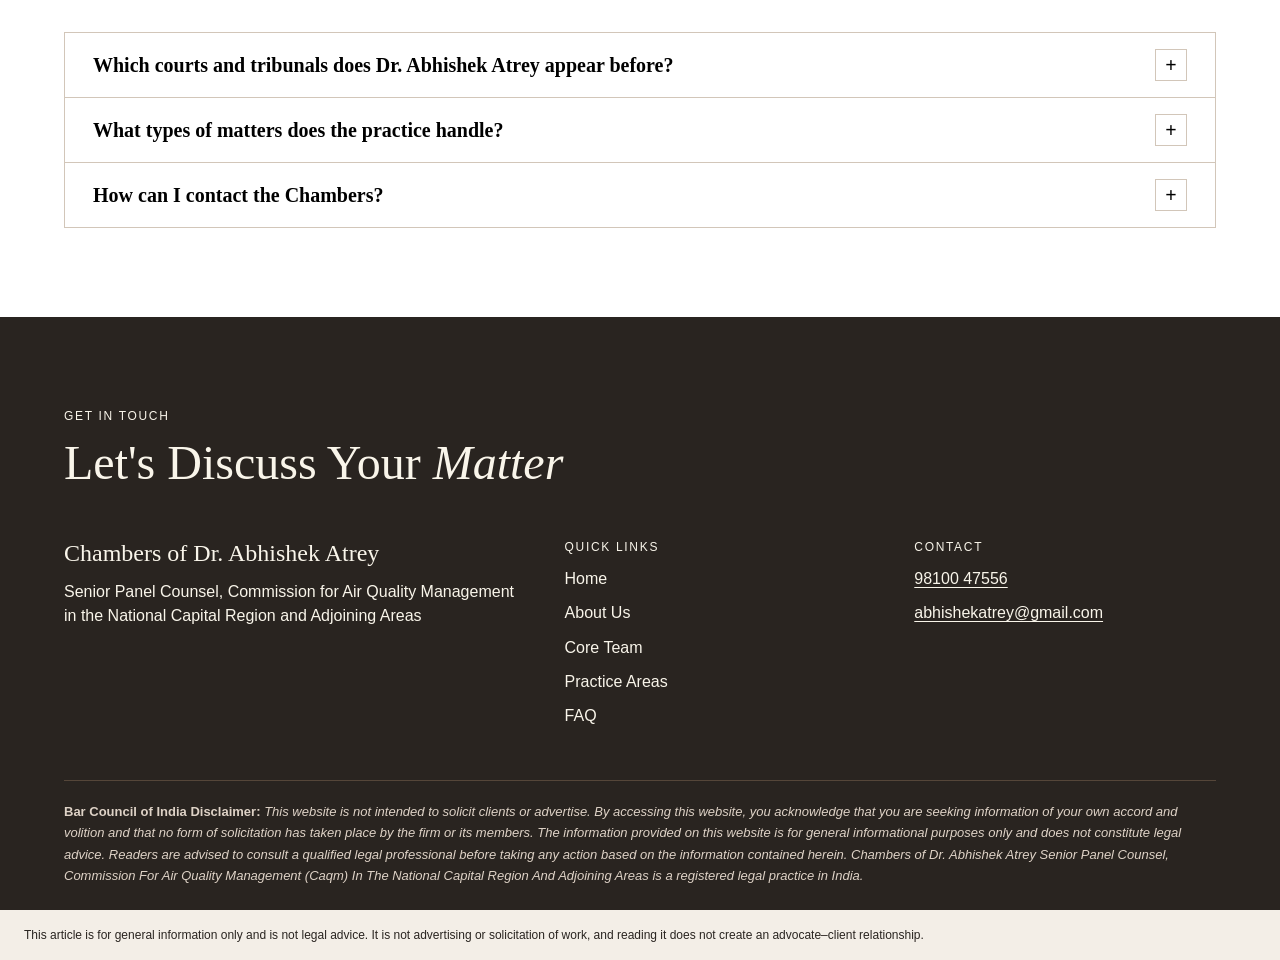
==== commit 72392435: "Add appointment dialog and refine navbar spacing" ====
--- a/index.html
+++ b/index.html
@@ -4,7 +4,7 @@
 
 <meta name="viewport" content="width=device-width, initial-scale=1"><link rel="stylesheet" href="./assets/site/_next/static/chunks/3c9st355b9h98.__q189041d8.css" data-precedence="next"><link rel="preload" as="script" fetchpriority="low" href="./assets/site/_next/static/chunks/0iq1i69206cyl.__q189041d8.js"><title>Chambers of Dr. Abhishek Atrey Senior Panel Counsel, Commission For Air Quality Management (Caqm) In The National Capital Region And Adjoining Areas</title><meta name="description" content="Rooted in Law, Refined Through Advocacy"><link rel="icon" href="./assets/atrey/chambers-icon.png"><link rel="preload" href="./assets/site/_next/static/chunks/33ex3e_4hazko.__q189041d8.css" as="style"><link rel="stylesheet" href="./brand/brand.css">
 <style data-sclf-ua-colours>:where(button,input,select,textarea){color:var(--sar-color-auto-000000, #292420)}:where(input,select,textarea){background-color:var(--sar-color-auto-ffffff, #f3eee7)}</style><style data-sclf-logo-fit>img[data-sclf-logo]{object-fit:contain!important;max-height:100%!important}</style><link rel="stylesheet" href="./brand/profile.css">
-</head><body class="min-h-full flex flex-col bg-white"><div hidden=""></div><main class="flex min-h-full flex-1 flex-col items-center overflow-x-hidden"><section id="hero" class="flex w-full flex-col items-center bg-[#6d2c34] mx-auto" data-sar-section="home/s01-hero" data-sar-type="hero"><header class="flex w-full items-center justify-center bg-[#6d2c34] py-4 md:py-5 z-50 relative border-b border-gray-200/10"><div class="flex w-full profile-header-inner items-center justify-between"><button type="button" class="inline-flex cursor-pointer items-center gap-2.5 transition-opacity duration-200 hover:opacity-80" aria-label="Go to home"><img alt="Chambers of Abhishek Atrey" width="100" height="35" decoding="async" data-nimg="1" class="h-[35px] w-[100px] object-contain transition-opacity duration-200 hover:opacity-80" style="color:transparent" src="./assets/atrey/chambers-logo.png" data-sclf-logo=""></button><div class="hidden md:flex flex-1 items-center justify-end gap-8 lg:gap-[55px]"><nav class="flex items-center gap-4 lg:gap-5"><a class="relative font-jost text-sm font-normal uppercase tracking-[-0.54px] text-[#f9f5ea] after:absolute after:bottom-0 after:left-0 after:h-[1px] after:w-full after:origin-left after:scale-x-0 after:bg-[#f9f5ea] after:transition-transform after:duration-300 hover:after:scale-x-100" href="#hero">Home</a><a class="relative font-jost text-sm font-normal uppercase tracking-[-0.54px] text-[#f9f5ea] after:absolute after:bottom-0 after:left-0 after:h-[1px] after:w-full after:origin-left after:scale-x-0 after:bg-[#f9f5ea] after:transition-transform after:duration-300 hover:after:scale-x-100" href="#introduction">About Us</a><a class="relative font-jost text-sm font-normal uppercase tracking-[-0.54px] text-[#f9f5ea] after:absolute after:bottom-0 after:left-0 after:h-[1px] after:w-full after:origin-left after:scale-x-0 after:bg-[#f9f5ea] after:transition-transform after:duration-300 hover:after:scale-x-100" href="#services">Services</a></nav><button type="button" style="width:fit-content" class="cursor-pointer rounded-full px-5 py-3 font-jost text-sm font-normal uppercase tracking-[-0.54px] transition-all duration-200 active:scale-[0.97] bg-[#f9f5ea] text-[#0b0b0b] shadow-[0px_1px_2px_0px_rgba(16,24,40,0.05)] hover:bg-white hover:shadow-md ">Let&#39;s talk</button></div><button type="button" class="md:hidden flex flex-col gap-1.5 p-2" aria-label="Toggle menu"><span class="block h-0.5 w-6 bg-[#f9f5ea] transition-transform duration-300 "></span><span class="block h-0.5 w-6 bg-[#f9f5ea] transition-opacity duration-300 "></span><span class="block h-0.5 w-6 bg-[#f9f5ea] transition-transform duration-300 "></span></button></div></header><div class="relative flex w-full justify-center overflow-hidden bg-[#6d2c34] profile-hero-stage"><div class="atrey-hero-photo"><img src="./assets/atrey/chambers.png" alt="Dr. Abhishek Atrey in his chambers" fetchpriority="high" width="1920" height="1080"></div><div class="relative z-10 flex h-full w-full profile-header-inner justify-center md:justify-start items-center"><div class="flex max-w-[490px] flex-col gap-6 md:gap-10"><div class="flex flex-col gap-3 md:gap-5"><div style="opacity: 1; translate: none; rotate: none; scale: none; transform: translate(0px, 0px);" class="flex items-center gap-2.5"><img alt="" loading="lazy" width="27" height="23" decoding="async" data-nimg="1" class="shrink-0 w-5 h-4 md:w-[27px] md:h-[23px]" style="color:transparent" src="./assets/site/images/plus-icon.__q189041d8.svg"><p class="font-jost text-sm md:text-lg font-light tracking-[-0.54px] text-[#f9f5ea]">Senior Panel Counsel</p></div><h1 style="opacity: 1; translate: none; rotate: none; scale: none; transform: translate(0px, 0px);" class="font-cormorant text-[42px] sm:text-[56px] md:text-[64px] lg:text-[72px] font-light leading-[1.05] tracking-[-1.5px] text-[#f9f5ea]">Chambers of Dr. Abhishek Atrey</h1><p style="opacity: 1; translate: none; rotate: none; scale: none; transform: translate(0px, 0px);" class="max-w-[360px] font-jost text-sm md:text-lg font-light leading-[27px] tracking-[-0.54px] text-[#f9f5ea]">Chambers of Dr. Abhishek Atrey</p></div><div style="opacity: 1; translate: none; rotate: none; scale: none; transform: translate(0px, 0px);"><a class="profile-contact-cta" href="#contact">Contact the Chambers</a></div></div><div class="profile-hero-values"><div class="value-pill relative flex w-full items-center justify-center gap-1.5 rounded-[50px] px-5 py-2.5 overflow-visible" style="opacity: 1; translate: none; rotate: none; scale: none; transform: translate(0px, 0px);"><span class="font-jost text-[30px] font-light leading-9 tracking-[-0.9px] text-[#f9f5ea] relative z-10">Integrity</span><div class="absolute inset-0 rounded-[50px] border border-[rgba(249,245,234,0.14)] z-0"></div></div><div class="value-pill relative flex w-full items-center justify-center gap-1.5 rounded-[50px] px-5 py-2.5 overflow-visible" style="opacity: 1; translate: none; rotate: none; scale: none; transform: translate(0px, 0px);"><span class="font-jost text-[30px] font-light leading-9 tracking-[-0.9px] text-[#f9f5ea] relative z-10">Expertise</span><div class="absolute inset-0 rounded-[50px] border border-[rgba(249,245,234,0.14)] z-0"></div></div><div class="value-pill relative flex w-full items-center justify-center gap-1.5 rounded-[50px] px-5 py-2.5 overflow-visible" style="opacity: 1; translate: none; rotate: none; scale: none; transform: translate(0px, 0px);"><span class="font-jost text-[30px] font-light leading-9 tracking-[-0.9px] text-[#f9f5ea] relative z-10">Trust</span><div class="absolute inset-0 rounded-[50px] border border-[rgba(249,245,234,0.14)] z-0"></div></div></div></div></div></section>
+</head><body class="min-h-full flex flex-col bg-white"><div hidden=""></div><main class="flex min-h-full flex-1 flex-col items-center overflow-x-hidden"><section id="hero" class="flex w-full flex-col items-center bg-[#6d2c34] mx-auto" data-sar-section="home/s01-hero" data-sar-type="hero"><header class="profile-site-header flex w-full items-center justify-center bg-[#6d2c34] py-4 md:py-5 z-50 relative border-b border-gray-200/10"><div class="flex w-full profile-header-inner items-center justify-between"><button type="button" class="inline-flex cursor-pointer items-center gap-2.5 transition-opacity duration-200 hover:opacity-80" aria-label="Go to home"><img alt="Chambers of Abhishek Atrey" width="100" height="35" decoding="async" data-nimg="1" class="h-[35px] w-[100px] object-contain transition-opacity duration-200 hover:opacity-80" style="color:transparent" src="./assets/atrey/chambers-logo.png" data-sclf-logo=""></button><div class="profile-header-nav hidden md:flex flex-1 items-center justify-end"><nav class="flex items-center" aria-label="Main navigation"><a class="relative font-jost text-sm font-normal uppercase tracking-[-0.54px] text-[#f9f5ea] after:absolute after:bottom-0 after:left-0 after:h-[1px] after:w-full after:origin-left after:scale-x-0 after:bg-[#f9f5ea] after:transition-transform after:duration-300 hover:after:scale-x-100" href="#hero">Home</a><a class="relative font-jost text-sm font-normal uppercase tracking-[-0.54px] text-[#f9f5ea] after:absolute after:bottom-0 after:left-0 after:h-[1px] after:w-full after:origin-left after:scale-x-0 after:bg-[#f9f5ea] after:transition-transform after:duration-300 hover:after:scale-x-100" href="#introduction">About</a><a class="relative font-jost text-sm font-normal uppercase tracking-[-0.54px] text-[#f9f5ea] after:absolute after:bottom-0 after:left-0 after:h-[1px] after:w-full after:origin-left after:scale-x-0 after:bg-[#f9f5ea] after:transition-transform after:duration-300 hover:after:scale-x-100" href="#services">Services</a></nav><button type="button" data-open-appointment aria-haspopup="dialog" aria-controls="appointment-dialog" style="width:fit-content" class="cursor-pointer rounded-full px-5 py-3 font-jost text-sm font-normal uppercase tracking-[-0.54px] transition-all duration-200 active:scale-[0.97] bg-[#f9f5ea] text-[#0b0b0b] shadow-[0px_1px_2px_0px_rgba(16,24,40,0.05)] hover:bg-white hover:shadow-md ">Let&#39;s talk</button></div><button type="button" class="md:hidden flex flex-col gap-1.5 p-2" aria-label="Toggle menu"><span class="block h-0.5 w-6 bg-[#f9f5ea] transition-transform duration-300 "></span><span class="block h-0.5 w-6 bg-[#f9f5ea] transition-opacity duration-300 "></span><span class="block h-0.5 w-6 bg-[#f9f5ea] transition-transform duration-300 "></span></button></div></header><div class="relative flex w-full justify-center overflow-hidden bg-[#6d2c34] profile-hero-stage"><div class="atrey-hero-photo"><img src="./assets/atrey/chambers.png" alt="Dr. Abhishek Atrey in his chambers" fetchpriority="high" width="1920" height="1080"></div><div class="relative z-10 flex h-full w-full profile-header-inner justify-center md:justify-start items-center"><div class="flex max-w-[490px] flex-col gap-6 md:gap-10"><div class="flex flex-col gap-3 md:gap-5"><div style="opacity: 1; translate: none; rotate: none; scale: none; transform: translate(0px, 0px);" class="flex items-center gap-2.5"><img alt="" loading="lazy" width="27" height="23" decoding="async" data-nimg="1" class="shrink-0 w-5 h-4 md:w-[27px] md:h-[23px]" style="color:transparent" src="./assets/site/images/plus-icon.__q189041d8.svg"><p class="font-jost text-sm md:text-lg font-light tracking-[-0.54px] text-[#f9f5ea]">Senior Panel Counsel</p></div><h1 style="opacity: 1; translate: none; rotate: none; scale: none; transform: translate(0px, 0px);" class="font-cormorant text-[42px] sm:text-[56px] md:text-[64px] lg:text-[72px] font-light leading-[1.05] tracking-[-1.5px] text-[#f9f5ea]">Chambers of Dr. Abhishek Atrey</h1><p style="opacity: 1; translate: none; rotate: none; scale: none; transform: translate(0px, 0px);" class="max-w-[360px] font-jost text-sm md:text-lg font-light leading-[27px] tracking-[-0.54px] text-[#f9f5ea]">Chambers of Dr. Abhishek Atrey</p></div><div style="opacity: 1; translate: none; rotate: none; scale: none; transform: translate(0px, 0px);"><button class="profile-contact-cta" type="button" data-open-appointment aria-haspopup="dialog" aria-controls="appointment-dialog">Contact the Chambers</button></div></div><div class="profile-hero-values"><div class="value-pill relative flex w-full items-center justify-center gap-1.5 rounded-[50px] px-5 py-2.5 overflow-visible" style="opacity: 1; translate: none; rotate: none; scale: none; transform: translate(0px, 0px);"><span class="font-jost text-[30px] font-light leading-9 tracking-[-0.9px] text-[#f9f5ea] relative z-10">Integrity</span><div class="absolute inset-0 rounded-[50px] border border-[rgba(249,245,234,0.14)] z-0"></div></div><div class="value-pill relative flex w-full items-center justify-center gap-1.5 rounded-[50px] px-5 py-2.5 overflow-visible" style="opacity: 1; translate: none; rotate: none; scale: none; transform: translate(0px, 0px);"><span class="font-jost text-[30px] font-light leading-9 tracking-[-0.9px] text-[#f9f5ea] relative z-10">Expertise</span><div class="absolute inset-0 rounded-[50px] border border-[rgba(249,245,234,0.14)] z-0"></div></div><div class="value-pill relative flex w-full items-center justify-center gap-1.5 rounded-[50px] px-5 py-2.5 overflow-visible" style="opacity: 1; translate: none; rotate: none; scale: none; transform: translate(0px, 0px);"><span class="font-jost text-[30px] font-light leading-9 tracking-[-0.9px] text-[#f9f5ea] relative z-10">Trust</span><div class="absolute inset-0 rounded-[50px] border border-[rgba(249,245,234,0.14)] z-0"></div></div></div></div></div></section>
 <section id="introduction" class="flex w-full flex-col items-center justify-center bg-[#f8f3eb] px-5 sm:px-8 md:px-16 lg:px-[138px] py-16 md:py-[140px] mx-auto overflow-hidden" data-sar-section="home/s02-content" data-sar-type="content">
 <div class="profile-split">
   <div class="profile-intro-copy">
@@ -63,4 +63,45 @@
   </div>
 <div class="profile-disclaimer"><p><strong>Bar Council of India Disclaimer:</strong> <em>This website is not intended to solicit clients or advertise. By accessing this website, you acknowledge that you are seeking information of your own accord and volition and that no form of solicitation has taken place by the firm or its members. The information provided on this website is for general informational purposes only and does not constitute legal advice. Readers are advised to consult a qualified legal professional before taking any action based on the information contained herein. Chambers of Dr. Abhishek Atrey Senior Panel Counsel, Commission For Air Quality Management (Caqm) In The National Capital Region And Adjoining Areas is a registered legal practice in India.</em></p></div>
 </footer>
-</main><next-route-announcer style="position: absolute;"></next-route-announcer><aside data-sclf-disclaimer style="padding:16px 24px;font-size:12px;line-height:1.5;color:var(--sar-color-auto-000000, #292420);background-color:var(--sar-color-auto-ffffff, #f3eee7)">This article is for general information only and is not legal advice. It is not advertising or solicitation of work, and reading it does not create an advocate–client relationship.</aside></body></html>+</main><next-route-announcer style="position: absolute;"></next-route-announcer><aside data-sclf-disclaimer style="padding:16px 24px;font-size:12px;line-height:1.5;color:var(--sar-color-auto-000000, #292420);background-color:var(--sar-color-auto-ffffff, #f3eee7)">This article is for general information only and is not legal advice. It is not advertising or solicitation of work, and reading it does not create an advocate–client relationship.</aside>
+<dialog id="appointment-dialog" class="appointment-dialog" aria-labelledby="appointment-heading">
+  <div class="appointment-header">
+    <p class="profile-eyebrow">Chambers of Dr. Abhishek Atrey</p>
+    <h2 id="appointment-heading">Schedule an <em>Appointment</em></h2>
+    <button type="button" class="appointment-close" aria-label="Close appointment form">×</button>
+  </div>
+  <form class="appointment-form">
+    <label>Full name<input name="name" autocomplete="name" maxlength="100" required autofocus></label>
+    <label>Email address<input name="email" type="email" autocomplete="email" maxlength="150" required></label>
+    <label>Matter type
+      <select name="matter" required>
+        <option value="">Select an area of practice</option>
+        <option>Civil Litigation</option><option>Criminal Law</option>
+        <option>Writ &amp; Constitutional</option><option>Service Law</option><option>Other</option>
+      </select>
+    </label>
+    <div class="appointment-datetime">
+      <label>Preferred date<input name="date" type="date" required></label>
+      <label>Preferred time (IST)
+        <select name="time" required>
+          <option value="">Select a time</option>
+          <option>9:00 AM</option>
+<option>10:00 AM</option>
+<option>11:00 AM</option>
+<option>12:00 PM</option>
+<option>1:00 PM</option>
+<option>2:00 PM</option>
+<option>3:00 PM</option>
+<option>4:00 PM</option>
+<option>5:00 PM</option>
+<option>6:00 PM</option>
+        </select>
+      </label>
+    </div>
+    <label>Brief description (optional)<textarea name="description" rows="3" maxlength="500"></textarea></label>
+    <p class="appointment-note">This opens an email draft for you to send. The Chambers will confirm availability.</p>
+    <button class="appointment-submit" type="submit">Open email draft</button>
+  </form>
+</dialog>
+<script src="./runtime/appointment.js" defer></script>
+</body></html>
--- a/brand/profile.css
+++ b/brand/profile.css
@@ -422,3 +422,130 @@
     }
   }
 }
+
+.appointment-dialog {
+  position: fixed;
+  inset: 0;
+  margin: auto;
+  width: min(39rem, calc(100% - 2rem));
+  max-height: calc(100dvh - 2rem);
+  overflow: auto;
+  padding: 0;
+  border: 1px solid #ad896c;
+  border-radius: 0.75rem;
+  background: #292420;
+  color: #f9f5ea;
+  color-scheme: dark;
+}
+
+.appointment-dialog::backdrop {
+  background: rgb(18 14 11 / 75%);
+}
+
+.appointment-header,
+.appointment-form {
+  padding: clamp(1.25rem, 4vw, 2rem);
+}
+
+.appointment-header {
+  position: relative;
+  padding-right: 4rem;
+  border-bottom: 1px solid #806953;
+}
+
+.appointment-header h2 {
+  margin-top: 0.55rem;
+  font-family: var(--sar-font-heading);
+  font-size: clamp(1.65rem, 5vw, 2.6rem);
+  line-height: 1.2;
+}
+
+.appointment-header em {
+  color: #dcc4ad;
+}
+
+.appointment-dialog .appointment-close,
+.appointment-dialog .appointment-submit {
+  border: 1px solid #ad896c;
+  cursor: pointer;
+}
+
+.appointment-dialog .appointment-close {
+  position: absolute;
+  top: 1rem;
+  right: 1rem;
+  width: 2rem;
+  height: 2rem;
+  border-radius: 50%;
+  background: transparent;
+  color: inherit;
+}
+
+.appointment-form,
+.appointment-form label {
+  display: grid;
+  gap: 0.5rem;
+  min-width: 0;
+}
+
+.appointment-form {
+  gap: 1rem;
+}
+
+.appointment-datetime {
+  display: grid;
+  grid-template-columns: repeat(2, minmax(0, 1fr));
+  gap: 0.75rem;
+}
+
+.appointment-form :is(input, select, textarea) {
+  width: 100%;
+  min-width: 0;
+  padding: 0.65rem 0.75rem;
+  border: 1px solid #806953;
+  border-radius: 0.25rem;
+  background: #3b3028;
+  color: #f9f5ea;
+}
+
+.appointment-note {
+  color: #ded2c6;
+  font-size: 0.875rem;
+}
+
+.appointment-dialog .appointment-submit {
+  justify-self: start;
+  border-radius: 999px;
+  padding: 0.65rem 1.25rem;
+  background: #f9f5ea;
+  color: #292420;
+}
+
+@media (max-width: 30rem) {
+  .appointment-datetime {
+    grid-template-columns: minmax(0, 1fr);
+  }
+}
+
+@media (min-width: 48rem) {
+  .profile-site-header {
+    min-height: 114px;
+  }
+
+  .profile-header-nav,
+  .profile-header-nav nav {
+    gap: 20px;
+  }
+
+  .profile-header-nav nav a {
+    font: 400 14px/20px Arial, sans-serif;
+    text-transform: none;
+  }
+
+  .profile-header-nav [data-open-appointment] {
+    min-width: 100px;
+    min-height: 44px;
+    padding: 12px 14px;
+    font: 400 14px/20px Arial, sans-serif;
+  }
+}
